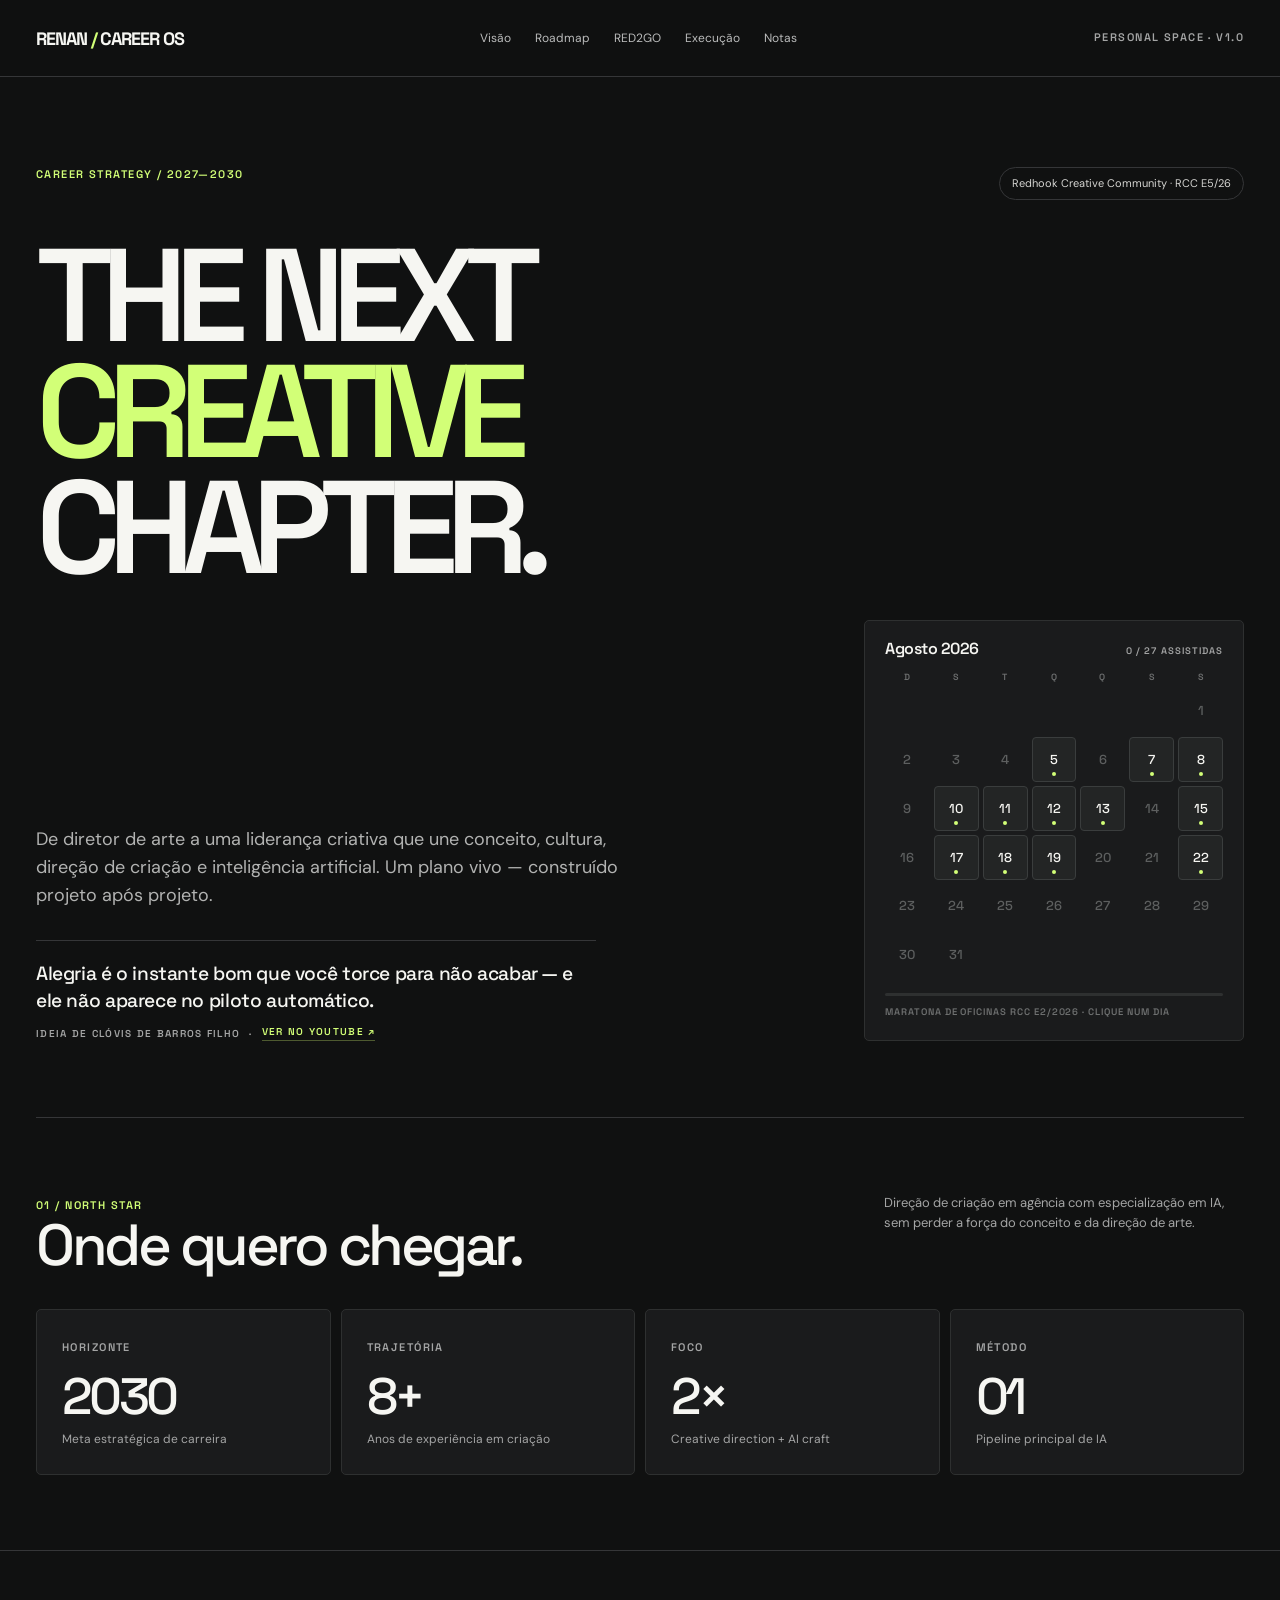
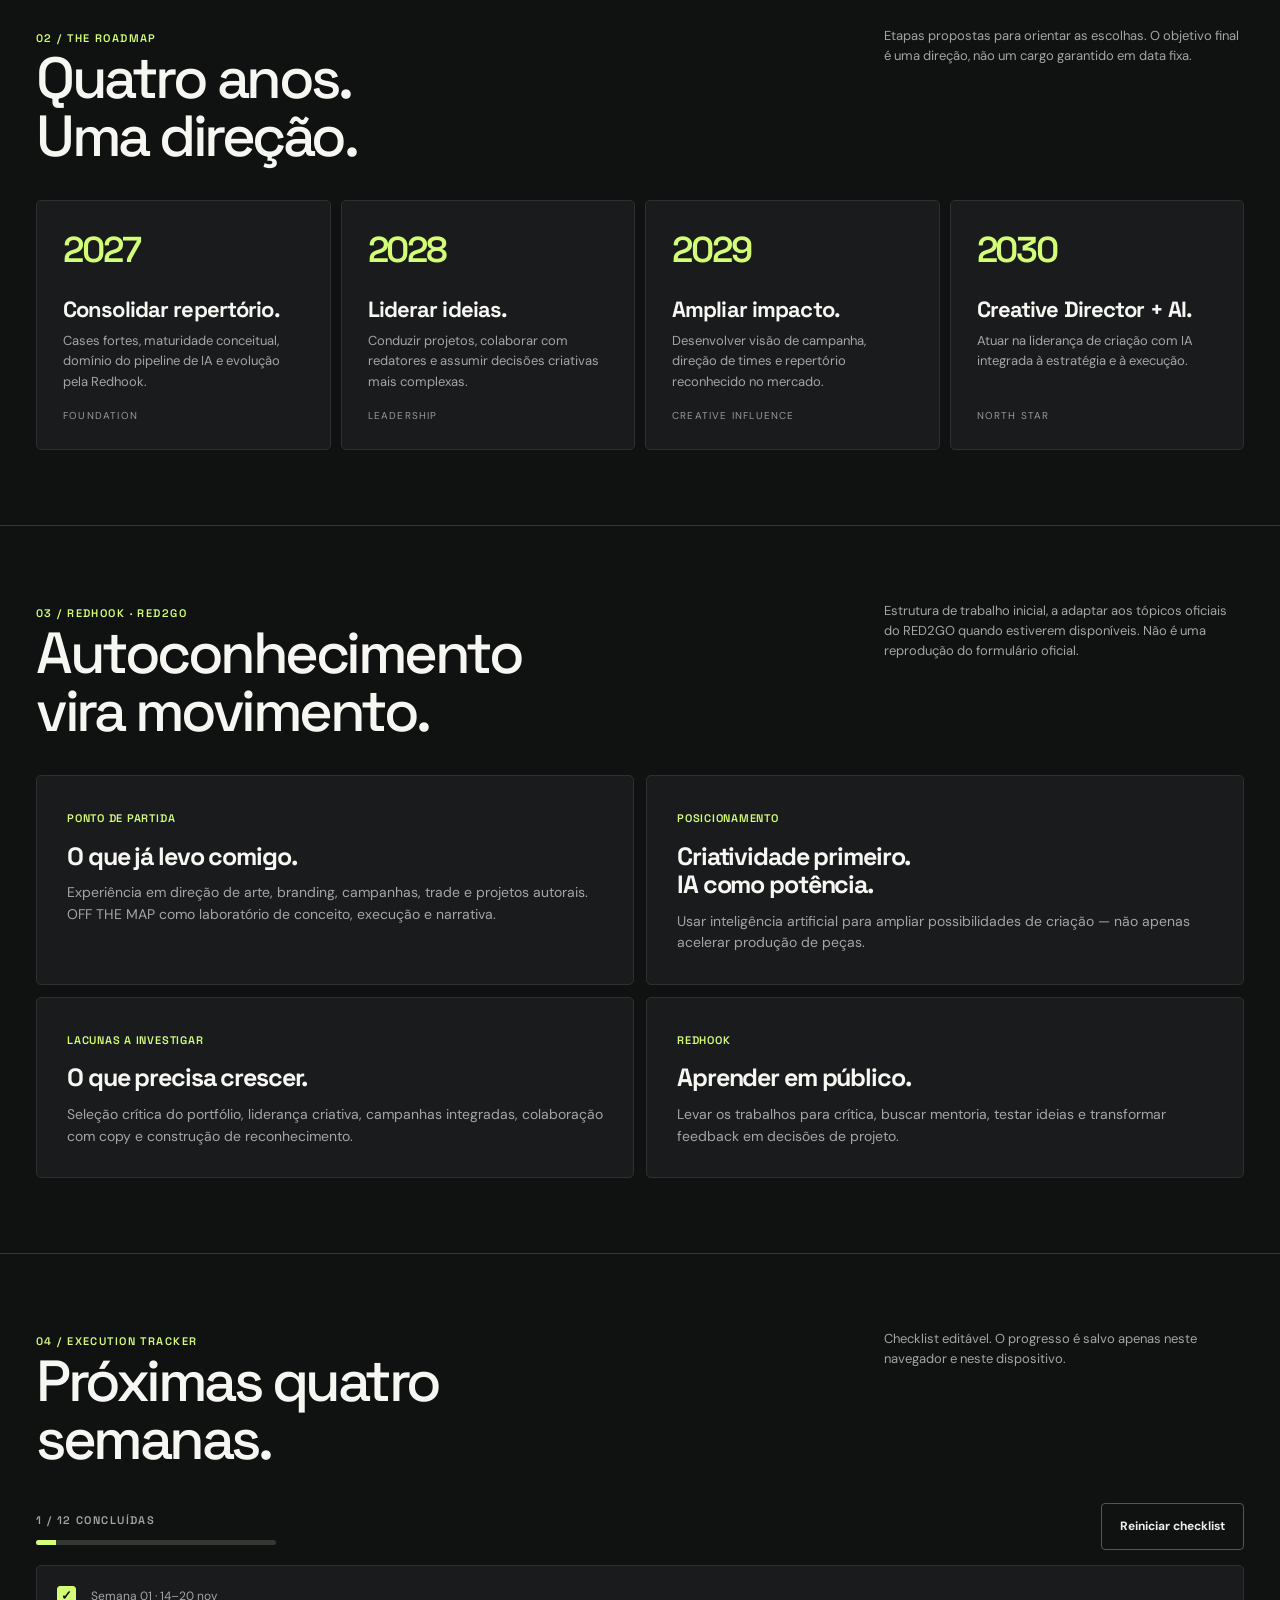
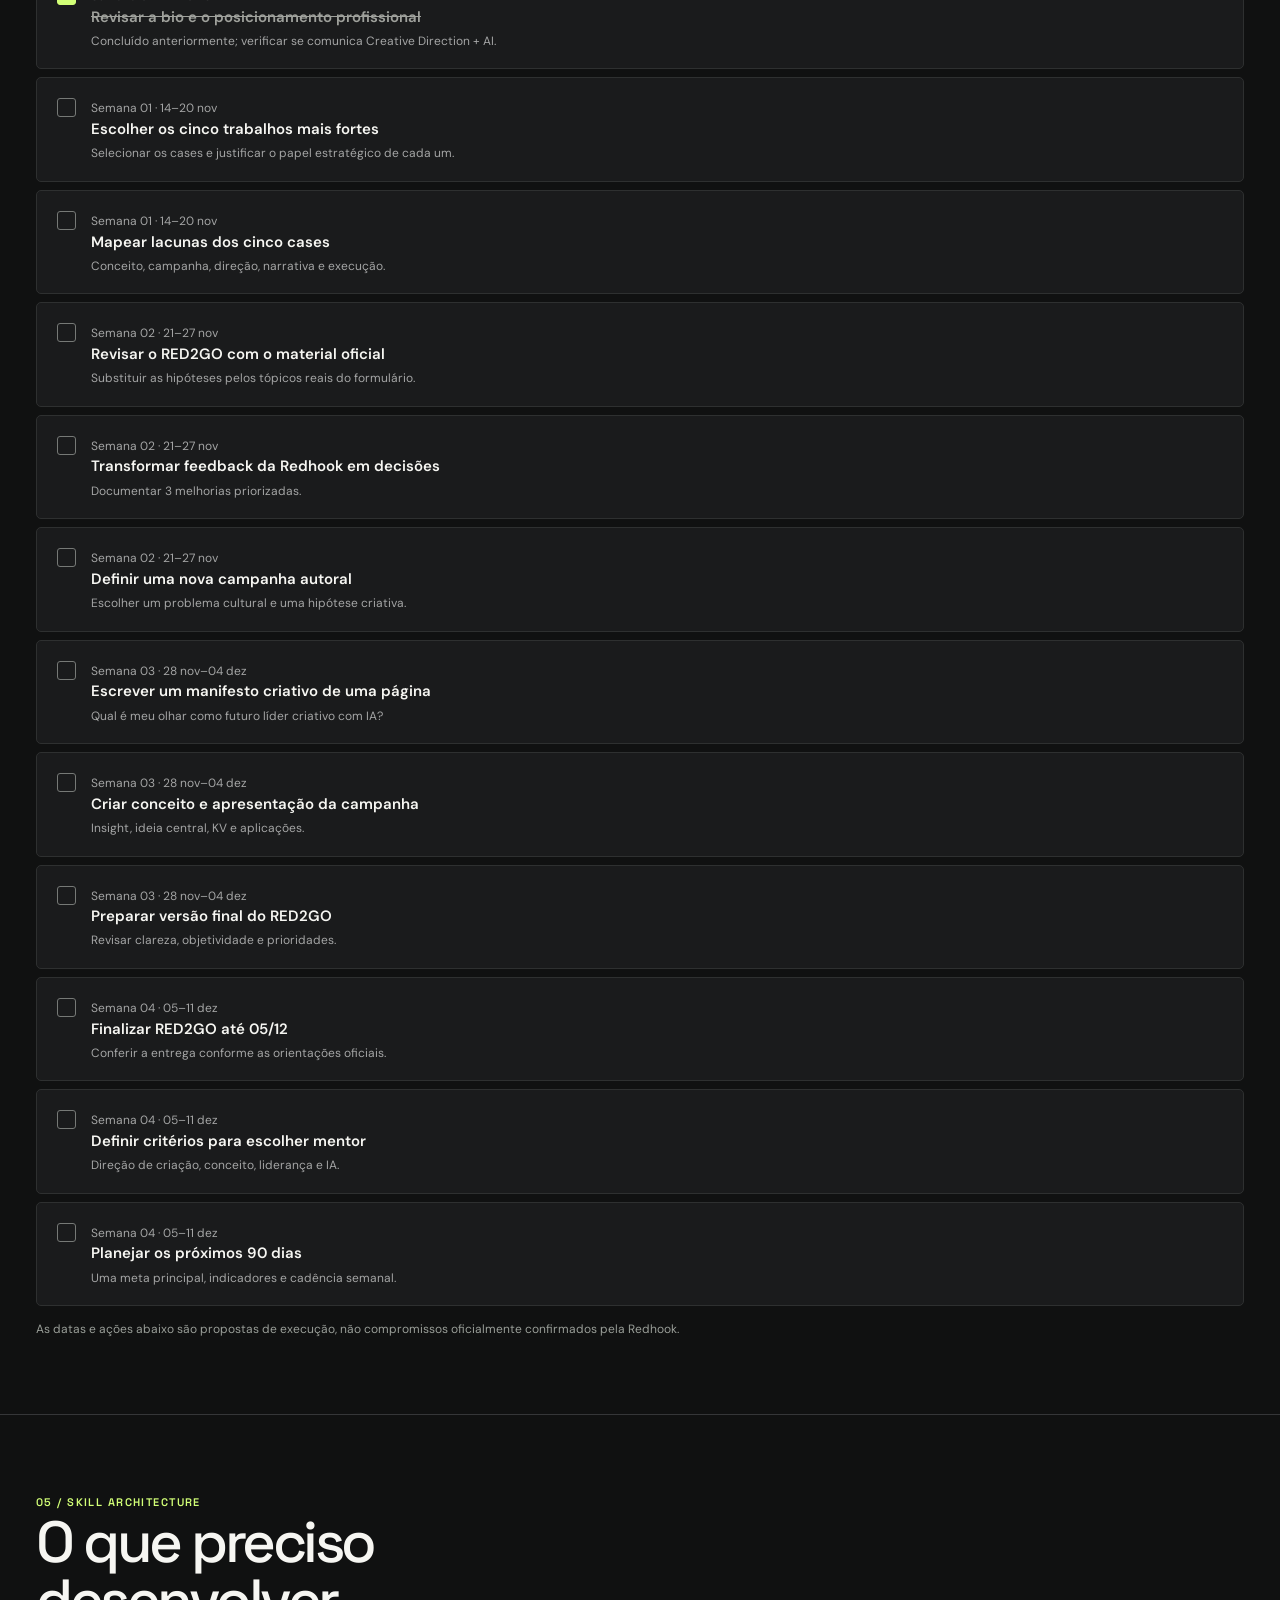
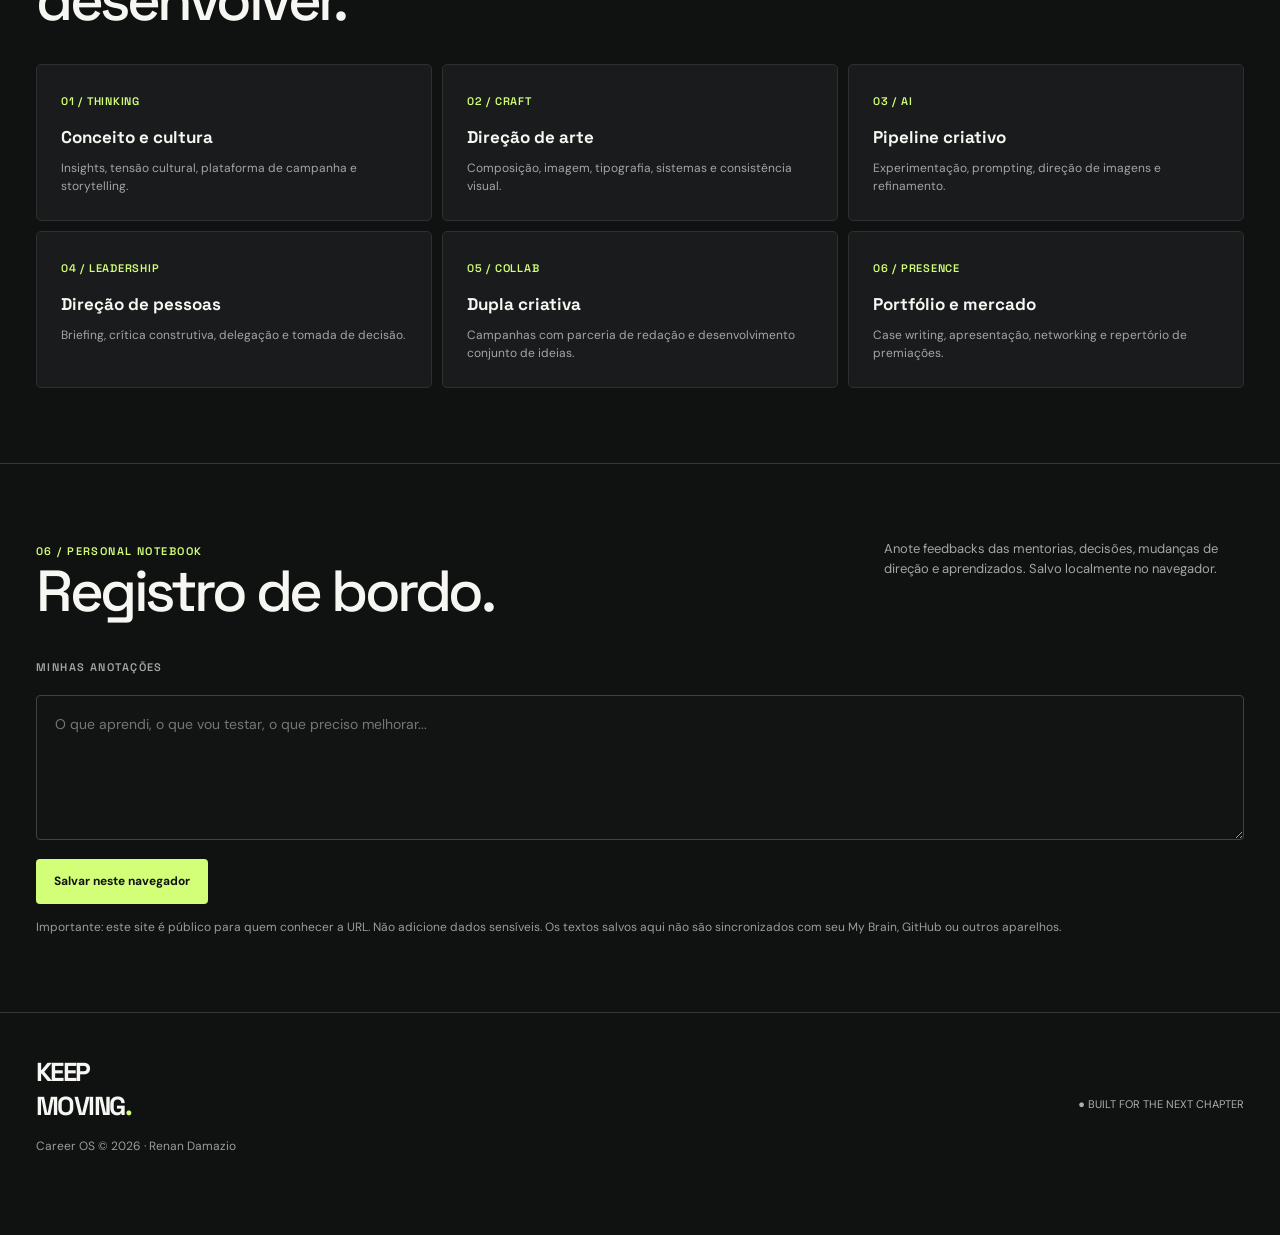
==== carreira/index.html @ 2a5217e4 "Career OS: calendario no topo com pop-up por dia e frase rotativa - calendario de agosto/2026 no her" ====
<!doctype html>
<html lang="pt-BR">
<head>
<meta charset="utf-8"><meta name="viewport" content="width=device-width,initial-scale=1">
<meta name="robots" content="noindex,nofollow,noarchive">
<meta name="theme-color" content="#101111">
<title>Career OS — Renan Damazio</title>
<meta name="description" content="Painel pessoal de planejamento de carreira e RED2GO.">
<style>
@import url('https://fonts.googleapis.com/css2?family=DM+Sans:wght@400;500;600;700&family=Space+Grotesk:wght@400;500;600;700&display=swap');
:root{color-scheme:dark;--bg:#101111;--panel:#1a1b1c;--line:#353638;--sub:#a4a5a5;--lime:#d2ff77;--white:#f6f6f2}
*{box-sizing:border-box}html{scroll-behavior:smooth}body{margin:0;background:var(--bg);color:var(--white);font:15px/1.55 'DM Sans',sans-serif}a{color:inherit;text-decoration:none}button{font:inherit;cursor:pointer} .wrap{max-width:1320px;padding:0 36px;margin:auto}.eyebrow,.micro{font:600 11px/1.4 'Space Grotesk',sans-serif;letter-spacing:.13em;text-transform:uppercase} .muted{color:var(--sub)} .accent{color:var(--lime)}
header{border-bottom:1px solid var(--line);position:sticky;top:0;background:#101111f2;backdrop-filter:blur(16px);z-index:5}.head{min-height:76px;display:flex;align-items:center;justify-content:space-between;gap:20px}.brand{font:700 18px 'Space Grotesk',sans-serif;letter-spacing:-.06em}.brand span{color:var(--lime)}nav{display:flex;gap:24px;color:#babbbb;font-size:12px}nav a:hover{color:var(--lime)}
.hero{padding:90px 0 76px;border-bottom:1px solid var(--line)}.hero-top{display:flex;justify-content:space-between;gap:15px}.pill{border:1px solid var(--line);border-radius:30px;padding:7px 12px;font-size:11px;color:#d5d5d2}h1,h2,h3,p{margin:0}h1,h2,h3{font-family:'Space Grotesk',sans-serif}h1{font-size:clamp(62px,10.3vw,150px);line-height:.88;letter-spacing:-.095em;margin:37px 0 35px;max-width:1160px;font-weight:600}h1 em{font-style:normal;color:var(--lime)}.hero-bottom{display:flex;justify-content:space-between;align-items:end;gap:32px}.intro{color:#b2b3b2;max-width:590px;font-size:18px}.arrow{font-size:60px;line-height:1;color:var(--lime)}
section{padding:75px 0;border-bottom:1px solid var(--line)}.section-head{display:flex;justify-content:space-between;align-items:start;gap:22px;margin-bottom:35px}h2{font-size:clamp(32px,5vw,58px);line-height:1;letter-spacing:-.06em;font-weight:500}.section-note{max-width:360px;font-size:13px;color:var(--sub)}.stats{display:grid;grid-template-columns:repeat(4,1fr);gap:10px}.stat,.panel,.year,.task,.skill{background:var(--panel);border:1px solid #2e3030;border-radius:5px}.stat{padding:25px}.stat .num{font:500 clamp(32px,4vw,56px)/1 'Space Grotesk';letter-spacing:-.07em;margin:13px 0 8px}.stat .label{font-size:12px;color:var(--sub)}
.timeline{display:grid;grid-template-columns:repeat(4,1fr);gap:10px}.year{padding:26px;min-height:245px;display:flex;flex-direction:column}.year strong{font:600 36px 'Space Grotesk';letter-spacing:-.06em;color:var(--lime)}.year h3{font-size:22px;letter-spacing:-.04em;line-height:1.1;margin:24px 0 10px}.year p{font-size:13px;color:var(--sub)}.year .stage{margin-top:auto;padding-top:16px;font-size:10px;color:#979998;letter-spacing:.12em;text-transform:uppercase}
.grid2{display:grid;grid-template-columns:1fr 1fr;gap:12px}.panel{padding:30px}.panel h3{font-size:25px;line-height:1.14;letter-spacing:-.045em;margin:12px 0}.panel p{color:var(--sub);font-size:14px}.badge{display:inline-block;color:var(--lime);font:600 11px 'Space Grotesk';letter-spacing:.07em}
.toolbar{display:flex;justify-content:space-between;gap:16px;align-items:center;margin-bottom:15px}.bar{height:5px;border-radius:8px;background:#353735;overflow:hidden;margin-top:9px}.bar-fill{height:100%;width:0;background:var(--lime);transition:width .25s}.tasks{display:grid;gap:8px}.task{padding:18px 20px;display:flex;align-items:flex-start;gap:15px;cursor:pointer;transition:border-color .2s}.task:hover{border-color:#72766a}.task input{appearance:none;width:19px;height:19px;flex:none;border:1px solid #767976;border-radius:3px;margin:2px 0 0;cursor:pointer}.task input:checked{background:var(--lime);border-color:var(--lime)}.task input:checked:after{content:"✓";color:#111;font-weight:900;display:block;text-align:center;line-height:17px}.task strong{display:block;font-size:15px;font-weight:600}.task small{display:block;color:var(--sub);font-size:12px;margin-top:3px}.task:has(input:checked) strong{text-decoration:line-through;color:#9fa19c}
.skills{display:grid;grid-template-columns:repeat(3,1fr);gap:10px}.skill{padding:24px}.skill h3{font-size:17px;margin:12px 0 8px}.skill p{font-size:12px;color:var(--sub)}
button{background:var(--lime);color:#121310;border:0;border-radius:4px;padding:13px 18px;font-weight:700;font-size:12px}button.secondary{background:none;color:#eee;border:1px solid #535654}button:hover{filter:brightness(.9)}textarea{width:100%;min-height:145px;resize:vertical;background:#121414;border:1px solid #404343;color:var(--white);padding:18px;border-radius:4px;font:14px/1.5 'DM Sans';margin:17px 0 12px}.notice{color:#999e98;font-size:12px;margin-top:14px}.footer{padding:42px 0 80px;display:flex;justify-content:space-between;gap:20px}.footer .brand{font-size:26px} .chip{display:inline-flex;gap:7px;align-items:center;color:#aeb2aa;font-size:11px}
@media(max-width:850px){nav{display:none}.stats,.timeline{grid-template-columns:1fr 1fr}.skills{grid-template-columns:1fr 1fr}.grid2{grid-template-columns:1fr}.hero{padding:64px 0}.year{min-height:230px}}@media(max-width:540px){.wrap{padding:0 20px}.head{min-height:62px}.hero{padding:48px 0 54px}.hero-top,.hero-bottom,.section-head,.footer{flex-direction:column;align-items:start}.hero-top{gap:12px}h1{font-size:clamp(55px,14vw,85px);margin:35px 0}.intro{font-size:15px}.arrow{display:none}section{padding:50px 0}.stats,.timeline,.skills{grid-template-columns:1fr}.stat{padding:19px}.timeline{gap:8px}.year{min-height:185px}.year h3{margin:14px 0 8px}.section-head{gap:12px}.panel{padding:22px}.toolbar{align-items:start;flex-direction:column}}

/* 07 — Oficinas RCC */
#oficinas .ofi-topo{display:flex;justify-content:space-between;align-items:center;gap:20px;flex-wrap:wrap;margin-bottom:26px}
.ofi-progresso{display:flex;align-items:center;gap:14px;flex:1;min-width:260px}
.ofi-progresso span{font:600 11px/1 'Space Grotesk',sans-serif;letter-spacing:.13em;text-transform:uppercase;white-space:nowrap;color:var(--sub)}
.ofi-barra{flex:1;height:3px;background:#2e3030;border-radius:2px;overflow:hidden}
.ofi-barra i{display:block;height:100%;width:0;background:var(--lime);transition:width .45s cubic-bezier(.19,1,.22,1)}
.ofi-filtro{display:flex;align-items:center;gap:9px;font-size:13px;color:var(--sub);cursor:pointer;user-select:none}
.ofi-filtro input{accent-color:var(--lime);width:15px;height:15px;cursor:pointer}
.ofi-dias{display:grid;grid-template-columns:repeat(auto-fill,minmax(330px,1fr));gap:10px;align-items:start}
.ofi-dia{background:var(--panel);border:1px solid #2e3030;border-radius:5px;padding:20px 20px 12px}
.ofi-dia.vazio{display:none}
.ofi-cab{display:flex;align-items:baseline;gap:10px;border-bottom:1px solid var(--line);padding-bottom:13px;margin-bottom:6px}
.ofi-num{font:600 30px/1 'Space Grotesk',sans-serif;letter-spacing:-.06em;color:var(--white)}
.ofi-mes{font:600 10px/1 'Space Grotesk',sans-serif;letter-spacing:.14em;text-transform:uppercase;color:var(--sub)}
.ofi-sem{margin-left:auto;font:600 10px/1 'Space Grotesk',sans-serif;letter-spacing:.14em;text-transform:uppercase;color:var(--sub)}
.ofi-item{display:flex;gap:11px;padding:13px 0;border-bottom:1px solid #26292a}
.ofi-dia .ofi-item:last-child{border-bottom:0}
.ofi-item.oculta{display:none}
.ofi-item input{accent-color:var(--lime);width:16px;height:16px;margin-top:3px;flex:none;cursor:pointer}
.ofi-corpo{min-width:0;flex:1}
.ofi-hora{font:600 10px/1.4 'Space Grotesk',sans-serif;letter-spacing:.11em;text-transform:uppercase;color:var(--sub)}
.ofi-es{color:#101111;background:var(--sub);border-radius:2px;padding:1px 4px;margin-left:6px;font-size:9px;letter-spacing:.08em}
.ofi-item h3{font:600 15px/1.3 'Space Grotesk',sans-serif;letter-spacing:-.02em;margin:5px 0 3px}
.ofi-item.feita h3{color:var(--sub);text-decoration:line-through;text-decoration-color:#4a4d4d}
.ofi-com{font-size:12.5px;color:var(--sub);line-height:1.4}
.ofi-ver{display:inline-block;margin-top:7px;font:600 10px/1 'Space Grotesk',sans-serif;letter-spacing:.12em;text-transform:uppercase;color:var(--lime);border-bottom:1px solid #4e5a30;padding-bottom:3px}
.ofi-ver:hover{border-color:var(--lime)}
.ofi-nada{color:var(--sub);font-size:14px;padding:18px 0}
@media (max-width:640px){.ofi-dias{grid-template-columns:1fr}}

/* Hero: texto rotativo + calendario */
.hero-bottom{display:grid;grid-template-columns:minmax(0,1fr) minmax(300px,380px);gap:clamp(24px,4vw,64px);align-items:end}
.hero-esq{min-width:0}
.pensamento{margin:30px 0 0;padding:20px 0 0;border-top:1px solid var(--line);max-width:560px}
.pensamento p{font:500 clamp(16px,1.5vw,21px)/1.4 'Space Grotesk',sans-serif;letter-spacing:-.02em;color:var(--white);
  min-height:2.8em;opacity:0;transform:translateY(8px);transition:opacity .5s,transform .5s cubic-bezier(.19,1,.22,1)}
.pensamento p.on{opacity:1;transform:none}
.pensamento footer{display:flex;align-items:center;gap:9px;flex-wrap:wrap;margin-top:12px;
  font:600 10px/1 'Space Grotesk',sans-serif;letter-spacing:.13em;text-transform:uppercase;color:var(--sub)}
.pensamento cite{font-style:normal}
.pensamento a{color:var(--lime);border-bottom:1px solid #4e5a30;padding-bottom:3px}
.pensamento a:hover{border-color:var(--lime)}

/* calendario */
.cal{background:var(--panel);border:1px solid #2e3030;border-radius:5px;padding:20px;min-width:0}
.cal-cab{display:flex;justify-content:space-between;align-items:baseline;gap:12px;margin-bottom:16px}
.cal-mes{font:600 16px/1 'Space Grotesk',sans-serif;letter-spacing:-.03em}
.cal-sub{font:600 9.5px/1 'Space Grotesk',sans-serif;letter-spacing:.11em;text-transform:uppercase;color:var(--sub);white-space:nowrap}
.cal-sem,.cal-grade{display:grid;grid-template-columns:repeat(7,minmax(0,1fr));gap:4px}
.cal-sem{margin-bottom:6px}
.cal-sem span{text-align:center;font:600 9px/1 'Space Grotesk',sans-serif;letter-spacing:.1em;color:#6e7070}
.cal-dia{position:relative;aspect-ratio:1;display:flex;align-items:center;justify-content:center;border-radius:4px;
  font:500 13px/1 'Space Grotesk',sans-serif;color:#5d5f5f;background:transparent;border:1px solid transparent}
.cal-dia.tem{color:var(--white);background:#232525;border-color:#3a3d3d;cursor:pointer;transition:.2s}
.cal-dia.tem:hover,.cal-dia.tem:focus-visible{background:var(--lime);color:#101111;border-color:var(--lime);outline:none;transform:translateY(-2px)}
.cal-dia.tem::after{content:"";position:absolute;bottom:5px;left:50%;transform:translateX(-50%);
  width:4px;height:4px;border-radius:50%;background:var(--lime)}
.cal-dia.tem:hover::after,.cal-dia.tem:focus-visible::after{background:#101111}
.cal-dia.feito{background:#1b2416;border-color:#38491f}
.cal-dia.feito::after{background:#5d7030}
.cal-barra{height:3px;background:#2e3030;border-radius:2px;overflow:hidden;margin:16px 0 10px}
.cal-barra i{display:block;height:100%;width:0;background:var(--lime);transition:width .45s cubic-bezier(.19,1,.22,1)}
.cal-pe{font:600 9.5px/1.4 'Space Grotesk',sans-serif;letter-spacing:.1em;text-transform:uppercase;color:#6e7070}

/* pop-up do dia */
.dia-pop{width:min(560px,92vw);max-height:84vh;padding:0;border:1px solid var(--line);border-radius:6px;
  background:var(--panel);color:var(--white);overflow:hidden}
.dia-pop::backdrop{background:rgba(5,6,6,.82);backdrop-filter:blur(3px)}
.pop-topo{display:flex;justify-content:space-between;align-items:center;gap:16px;padding:20px 22px;border-bottom:1px solid var(--line)}
.pop-data{font:600 22px/1 'Space Grotesk',sans-serif;letter-spacing:-.04em}
.pop-sem{margin-left:10px;font:600 10px/1 'Space Grotesk',sans-serif;letter-spacing:.13em;text-transform:uppercase;color:var(--sub)}
#pop-fecha{background:none;border:0;color:var(--sub);font:600 10px/1 'Space Grotesk',sans-serif;letter-spacing:.13em;text-transform:uppercase;padding:6px}
#pop-fecha:hover{color:var(--lime)}
.pop-corpo{padding:6px 22px 22px;overflow-y:auto;max-height:calc(84vh - 70px)}
.pop-item{display:flex;gap:12px;padding:16px 0;border-bottom:1px solid #26292a}
.pop-item:last-child{border-bottom:0}
.pop-item input{accent-color:var(--lime);width:16px;height:16px;margin-top:3px;flex:none;cursor:pointer}
.pop-item h3{font:600 15px/1.3 'Space Grotesk',sans-serif;letter-spacing:-.02em;margin:5px 0 3px}
.pop-item.feita h3{color:var(--sub);text-decoration:line-through;text-decoration-color:#4a4d4d}
.pop-hora{font:600 10px/1.4 'Space Grotesk',sans-serif;letter-spacing:.11em;text-transform:uppercase;color:var(--sub)}
.pop-es{color:#101111;background:var(--sub);border-radius:2px;padding:1px 4px;margin-left:6px;font-size:9px}
.pop-com{font-size:12.5px;color:var(--sub);line-height:1.4}
.pop-ver{display:inline-block;margin-top:7px;font:600 10px/1 'Space Grotesk',sans-serif;letter-spacing:.12em;
  text-transform:uppercase;color:var(--lime);border-bottom:1px solid #4e5a30;padding-bottom:3px}
.pop-ver:hover{border-color:var(--lime)}

@media (max-width:900px){
  .hero-bottom{grid-template-columns:minmax(0,1fr);align-items:start}
  
.hero-dir{min-width:0}
.hero-dir{order:-1;width:100%;min-width:0}
  .hero-esq{min-width:0}
  .cal{max-width:100%}
  .pensamento{margin-top:24px}
}
</style></head>
<body>
<header><div class="wrap head"><a href="#inicio" class="brand">RENAN<span> / </span>CAREER OS</a><nav><a href="#visao">Visão</a><a href="#roadmap">Roadmap</a><a href="#red2go">RED2GO</a><a href="#execucao">Execução</a><a href="#notas">Notas</a></nav><span class="micro muted">PERSONAL SPACE · V1.0</span></div></header>
<main id="inicio">
<div class="wrap"><div class="hero"><div class="hero-top"><span class="eyebrow accent">Career strategy / 2027—2030</span><span class="pill">Redhook Creative Community · RCC E5/26</span></div><h1>THE NEXT<br><em>CREATIVE</em><br>CHAPTER.</h1><div class="hero-bottom">
<div class="hero-esq">
  <p class="intro">De diretor de arte a uma liderança criativa que une conceito, cultura, direção de criação e inteligência artificial. Um plano vivo — construído projeto após projeto.</p>
  <blockquote class="pensamento" id="pensamento">
    <p id="pensamento-txt"></p>
    <footer><cite id="pensamento-aut"></cite> &middot; <a id="pensamento-link" href="#" target="_blank" rel="noopener">ver no YouTube &#8599;</a></footer>
  </blockquote>
</div>
<div class="hero-dir">
  <div class="cal" id="cal">
    <div class="cal-cab"><span class="cal-mes">Agosto 2026</span><span class="cal-sub" id="cal-sub">0 / 27 assistidas</span></div>
    <div class="cal-sem"><span>D</span><span>S</span><span>T</span><span>Q</span><span>Q</span><span>S</span><span>S</span></div>
    <div class="cal-grade" id="cal-grade"></div>
    <div class="cal-barra"><i id="cal-fill"></i></div>
    <p class="cal-pe">Maratona de oficinas RCC E2/2026 &middot; clique num dia</p>
  </div>
</div>
</div></div></div>

<dialog class="dia-pop" id="dia-pop">
  <div class="pop-topo"><div><span class="pop-data" id="pop-data"></span><span class="pop-sem" id="pop-sem"></span></div><button type="button" id="pop-fecha" aria-label="Fechar">Fechar &times;</button></div>
  <div class="pop-corpo" id="pop-corpo"></div>
</dialog>

<section id="visao"><div class="wrap"><div class="section-head"><div><span class="eyebrow accent">01 / North star</span><h2>Onde quero chegar.</h2></div><p class="section-note">Direção de criação em agência com especialização em IA, sem perder a força do conceito e da direção de arte.</p></div><div class="stats"><div class="stat"><span class="micro muted">Horizonte</span><div class="num">2030</div><div class="label">Meta estratégica de carreira</div></div><div class="stat"><span class="micro muted">Trajetória</span><div class="num">8+</div><div class="label">Anos de experiência em criação</div></div><div class="stat"><span class="micro muted">Foco</span><div class="num">2×</div><div class="label">Creative direction + AI craft</div></div><div class="stat"><span class="micro muted">Método</span><div class="num">01</div><div class="label">Pipeline principal de IA</div></div></div></div></section>
<section id="roadmap"><div class="wrap"><div class="section-head"><div><span class="eyebrow accent">02 / The roadmap</span><h2>Quatro anos.<br>Uma direção.</h2></div><p class="section-note">Etapas propostas para orientar as escolhas. O objetivo final é uma direção, não um cargo garantido em data fixa.</p></div><div class="timeline"><div class="year"><strong>2027</strong><h3>Consolidar repertório.</h3><p>Cases fortes, maturidade conceitual, domínio do pipeline de IA e evolução pela Redhook.</p><span class="stage">Foundation</span></div><div class="year"><strong>2028</strong><h3>Liderar ideias.</h3><p>Conduzir projetos, colaborar com redatores e assumir decisões criativas mais complexas.</p><span class="stage">Leadership</span></div><div class="year"><strong>2029</strong><h3>Ampliar impacto.</h3><p>Desenvolver visão de campanha, direção de times e repertório reconhecido no mercado.</p><span class="stage">Creative influence</span></div><div class="year"><strong>2030</strong><h3>Creative Director + AI.</h3><p>Atuar na liderança de criação com IA integrada à estratégia e à execução.</p><span class="stage">North star</span></div></div></div></section>
<section id="red2go"><div class="wrap"><div class="section-head"><div><span class="eyebrow accent">03 / Redhook · RED2GO</span><h2>Autoconhecimento<br>vira movimento.</h2></div><p class="section-note">Estrutura de trabalho inicial, a adaptar aos tópicos oficiais do RED2GO quando estiverem disponíveis. Não é uma reprodução do formulário oficial.</p></div><div class="grid2"><article class="panel"><span class="badge">PONTO DE PARTIDA</span><h3>O que já levo comigo.</h3><p>Experiência em direção de arte, branding, campanhas, trade e projetos autorais. OFF THE MAP como laboratório de conceito, execução e narrativa.</p></article><article class="panel"><span class="badge">POSICIONAMENTO</span><h3>Criatividade primeiro.<br>IA como potência.</h3><p>Usar inteligência artificial para ampliar possibilidades de criação — não apenas acelerar produção de peças.</p></article><article class="panel"><span class="badge">LACUNAS A INVESTIGAR</span><h3>O que precisa crescer.</h3><p>Seleção crítica do portfólio, liderança criativa, campanhas integradas, colaboração com copy e construção de reconhecimento.</p></article><article class="panel"><span class="badge">REDHOOK</span><h3>Aprender em público.</h3><p>Levar os trabalhos para crítica, buscar mentoria, testar ideias e transformar feedback em decisões de projeto.</p></article></div></div></section>
<section id="execucao"><div class="wrap"><div class="section-head"><div><span class="eyebrow accent">04 / Execution tracker</span><h2>Próximas quatro<br>semanas.</h2></div><p class="section-note">Checklist editável. O progresso é salvo apenas neste navegador e neste dispositivo.</p></div><div class="toolbar"><div><span class="micro muted" id="progress-label">0 / 12 concluídas</span><div class="bar" style="width:240px;max-width:75vw"><div class="bar-fill" id="progress-fill"></div></div></div><button class="secondary" id="reset">Reiniciar checklist</button></div><div class="tasks" id="tasks"></div><p class="notice">As datas e ações abaixo são propostas de execução, não compromissos oficialmente confirmados pela Redhook.</p></div></section>
<section id="competencias"><div class="wrap"><div class="section-head"><div><span class="eyebrow accent">05 / Skill architecture</span><h2>O que preciso<br>desenvolver.</h2></div></div><div class="skills"><div class="skill"><span class="badge">01 / THINKING</span><h3>Conceito e cultura</h3><p>Insights, tensão cultural, plataforma de campanha e storytelling.</p></div><div class="skill"><span class="badge">02 / CRAFT</span><h3>Direção de arte</h3><p>Composição, imagem, tipografia, sistemas e consistência visual.</p></div><div class="skill"><span class="badge">03 / AI</span><h3>Pipeline criativo</h3><p>Experimentação, prompting, direção de imagens e refinamento.</p></div><div class="skill"><span class="badge">04 / LEADERSHIP</span><h3>Direção de pessoas</h3><p>Briefing, crítica construtiva, delegação e tomada de decisão.</p></div><div class="skill"><span class="badge">05 / COLLAB</span><h3>Dupla criativa</h3><p>Campanhas com parceria de redação e desenvolvimento conjunto de ideias.</p></div><div class="skill"><span class="badge">06 / PRESENCE</span><h3>Portfólio e mercado</h3><p>Case writing, apresentação, networking e repertório de premiações.</p></div></div></div></section>
<section id="notas"><div class="wrap"><div class="section-head"><div><span class="eyebrow accent">06 / Personal notebook</span><h2>Registro de bordo.</h2></div><p class="section-note">Anote feedbacks das mentorias, decisões, mudanças de direção e aprendizados. Salvo localmente no navegador.</p></div><label class="micro muted" for="journal">Minhas anotações</label><textarea id="journal" placeholder="O que aprendi, o que vou testar, o que preciso melhorar..."></textarea><div><button id="save-notes">Salvar neste navegador</button> <span class="notice" id="save-status" role="status"></span></div><p class="notice">Importante: este site é público para quem conhecer a URL. Não adicione dados sensíveis. Os textos salvos aqui não são sincronizados com seu My Brain, GitHub ou outros aparelhos.</p></div></section>

</main>
<div class="wrap"><footer class="footer"><div><div class="brand">KEEP<br>MOVING<span class="accent">.</span></div><p class="notice">Career OS © 2026 · Renan Damazio</p></div><div class="chip">● BUILT FOR THE NEXT CHAPTER</div></footer></div>
<script>
(function(){
'use strict';
var items=[
['Semana 01 · 14–20 nov','Revisar a bio e o posicionamento profissional','Concluído anteriormente; verificar se comunica Creative Direction + AI.',true],
['Semana 01 · 14–20 nov','Escolher os cinco trabalhos mais fortes','Selecionar os cases e justificar o papel estratégico de cada um.',false],
['Semana 01 · 14–20 nov','Mapear lacunas dos cinco cases','Conceito, campanha, direção, narrativa e execução.',false],
['Semana 02 · 21–27 nov','Revisar o RED2GO com o material oficial','Substituir as hipóteses pelos tópicos reais do formulário.',false],
['Semana 02 · 21–27 nov','Transformar feedback da Redhook em decisões','Documentar 3 melhorias priorizadas.',false],
['Semana 02 · 21–27 nov','Definir uma nova campanha autoral','Escolher um problema cultural e uma hipótese criativa.',false],
['Semana 03 · 28 nov–04 dez','Escrever um manifesto criativo de uma página','Qual é meu olhar como futuro líder criativo com IA?',false],
['Semana 03 · 28 nov–04 dez','Criar conceito e apresentação da campanha','Insight, ideia central, KV e aplicações.',false],
['Semana 03 · 28 nov–04 dez','Preparar versão final do RED2GO','Revisar clareza, objetividade e prioridades.',false],
['Semana 04 · 05–11 dez','Finalizar RED2GO até 05/12','Conferir a entrega conforme as orientações oficiais.',false],
['Semana 04 · 05–11 dez','Definir critérios para escolher mentor','Direção de criação, conceito, liderança e IA.',false],
['Semana 04 · 05–11 dez','Planejar os próximos 90 dias','Uma meta principal, indicadores e cadência semanal.',false]
];
var key='renan-career-os-v1';var state={checks:{},notes:''};try{state=Object.assign(state,JSON.parse(localStorage.getItem(key)||'{}'))}catch(e){}
function save(){try{localStorage.setItem(key,JSON.stringify(state))}catch(e){document.getElementById('save-status').textContent='Armazenamento não disponível neste navegador.'}}
var root=document.getElementById('tasks');
items.forEach(function(item,i){var label=document.createElement('label');label.className='task';var checkbox=document.createElement('input');checkbox.type='checkbox';checkbox.checked=state.checks[i]===undefined?item[3]:!!state.checks[i];checkbox.addEventListener('change',function(){state.checks[i]=checkbox.checked;save();refresh()});var inner=document.createElement('span');var tag=document.createElement('small');tag.className='accent';tag.textContent=item[0];var title=document.createElement('strong');title.textContent=item[1];var desc=document.createElement('small');desc.textContent=item[2];inner.append(tag,title,desc);label.append(checkbox,inner);root.append(label)});
function refresh(){var n=Array.from(root.querySelectorAll('input:checked')).length;document.getElementById('progress-label').textContent=n+' / '+items.length+' concluídas';document.getElementById('progress-fill').style.width=(n/items.length*100)+'%'}
refresh();document.getElementById('journal').value=state.notes||'';
document.getElementById('save-notes').addEventListener('click',function(){state.notes=document.getElementById('journal').value;save();document.getElementById('save-status').textContent='Salvo neste navegador.'});
document.getElementById('reset').addEventListener('click',function(){if(!confirm('Reiniciar o checklist?'))return;state.checks={};Array.from(root.querySelectorAll('input')).forEach(function(c,i){c.checked=items[i][3]});save();refresh()});
})();
</script>


<script>
(function(){
'use strict';
var DADOS = {"dias": [{"data": "2026-08-05", "dia": 5, "semana": "quarta", "sessoes": [{"h": "20h–22h", "t": "Linkedin: Estratégia e criação de conteúdo pessoal", "s": "", "c": "Bruna Slongo e Laura Quaresma", "l": "https://vimeo.com/redhookschool/linkedin-mof-rcc-e226?share=copy", "es": false}]}, {"data": "2026-08-07", "dia": 7, "semana": "sexta", "sessoes": [{"h": "20h–22h", "t": "Processo Criativo sob um olhar psicanalítico", "s": "", "c": "Moa Domingues", "l": "https://vimeo.com/1216574063/765d73d1b3", "es": false}, {"h": "7:00 pm–9:00 pm · Lima", "t": "Redacción Creativa", "s": "", "c": "Renzo Choque Hokama", "l": "https://vimeo.com/redhookschool/redacion-creativa-mof-rcc-e226?share=copy", "es": true}]}, {"data": "2026-08-08", "dia": 8, "semana": "sábado", "sessoes": [{"h": "9h–11h", "t": "Portfolio Criativo: da plataforma a publicação dos trabalhos", "s": "", "c": "Luis Bacellar", "l": "https://vimeo.com/redhookschool/portfolio-criativo-mof-rcce226?share=copy", "es": false}, {"h": "11h–13h", "t": "Branding Visual: da logo à apresentação", "s": "", "c": "Ana Simões", "l": "https://vimeo.com/redhookschool/branding-visual-mof-rcce226?share=copy", "es": false}, {"h": "11h–13h", "t": "Direção de Arte & Craft Aplicado", "s": "", "c": "Marcelo Seguti", "l": "https://vimeo.com/redhookschool/direcao-de-arte-e-craft-aplicado-mof-rcc-e226?share=copy", "es": false}, {"h": "9:00 am–11:00 am · Lima", "t": "Estrategia Creativa de Comunicaciones", "s": "", "c": "Diego Choque Hokama e Diego Altamirano", "l": "https://vimeo.com/redhookschool/estrategia-creativa-mof-rcc-e226?share=copy", "es": true}, {"h": "11:00 am–1:00 pm · Lima", "t": "Competencias Creativas y como pueden ayudarte en tu trayectoria profesional", "s": "", "c": "Jose Alphayet", "l": "https://vimeo.com/redhookschool/competecias-criativas-mof-rcce226?share=copy", "es": true}]}, {"data": "2026-08-10", "dia": 10, "semana": "segunda", "sessoes": [{"h": "20h–22h", "t": "Criação de campanhas: do brief à entrega final", "s": "", "c": "Bruno Souza", "l": "https://vimeo.com/redhookschool/criacao-de-campanha-mof-rcce226?share=copy", "es": false}, {"h": "20h–22h", "t": "Projeto Pessoal: como usar a favor da sua carreira", "s": "", "c": "Eduardo Chaves", "l": "https://vimeo.com/1217161316/ceb853ddb4", "es": false}]}, {"data": "2026-08-11", "dia": 11, "semana": "terça", "sessoes": [{"h": "20h–22h", "t": "Storytelling", "s": "", "c": "Andre Kovadloff", "l": "https://vimeo.com/redhookschool/storytelling-mof-rcce226?share=copy", "es": false}]}, {"data": "2026-08-12", "dia": 12, "semana": "quarta", "sessoes": [{"h": "20h–22h", "t": "Briefing bom é briefing claro", "s": "", "c": "Chris Brum", "l": "https://vimeo.com/redhookschool/briefing-bom-e-briefing-claro-rcce226?share=copy", "es": false}, {"h": "8:00 pm–10:00 pm · Lima", "t": "Portfolio Creativo: como crear una carpeta competitiva", "s": "", "c": "Shirley Miraval e Cristina Llerena", "l": "https://vimeo.com/redhookschool/portfolio-creativo-mof-rcc-e226?share=copy", "es": true}]}, {"data": "2026-08-13", "dia": 13, "semana": "quinta", "sessoes": [{"h": "20h–22h", "t": "Ideia & Linguagem: Como uma ideia encontra uma linguagem própria", "s": "", "c": "Luiza Prado - Chief Executive Officer - Estúdio Língua", "l": "https://vimeo.com/redhookschool/ideia-de-linguagem-mof-rcc-e226?share=copy", "es": false}]}, {"data": "2026-08-15", "dia": 15, "semana": "sábado", "sessoes": [{"h": "9h–11h", "t": "Pensando em um bom título", "s": "", "c": "Thales Santos", "l": "https://vimeo.com/redhookschool/pensando-em-um-bom-titulo-mof-rcc-e226?share=copy&fl=sv&fe=ci", "es": false}, {"h": "9h–11h", "t": "Estratégia: qual é a ideal para cada tipo de briefing?", "s": "", "c": "Ana Lívia", "l": "https://vimeo.com/redhookschool/estrategia-mof-rcc-e226?share=copy&fl=sv&fe=ci", "es": false}, {"h": "11h–13h", "t": "Pitch in English: feel confident presenting your ideas", "s": "", "c": "Teacher Thay", "l": "https://vimeo.com/redhookschool/pitch-in-english-mof-rcc-e226?share=copy&fl=sv&fe=ci", "es": false}, {"h": "11:00 am–1:00 pm · Lima", "t": "Más dirección de arte, con IA.", "s": "La importancia de la dirección de arte en la era de la inteligencia artificial.", "c": "Kenny Hernández", "l": "https://vimeo.com/redhookschool/mas-direccion-de-arte-mof-rcc-e226?share=copy", "es": true}]}, {"data": "2026-08-17", "dia": 17, "semana": "segunda", "sessoes": [{"h": "20h–22h", "t": "Atendimento: a arte de conectar", "s": "", "c": "Thiago Accioly", "l": "https://vimeo.com/redhookschool/atendimento-a-ater-de-conectar-mof-rcc-e226?share=copy", "es": false}, {"h": "20h–22h", "t": "Dinâmica de duplas criativas", "s": "", "c": "MayLana: May Schwab e Alana Marques", "l": "https://vimeo.com/redhookschool/dinamica-de-duplas-criativas-mof-rcc-e226?share=copy", "es": false}]}, {"data": "2026-08-18", "dia": 18, "semana": "terça", "sessoes": [{"h": "20h–22h", "t": "IAs para criar PORTFOLIO sozinho do zero", "s": "", "c": "Thiago Egg", "l": "https://vimeo.com/redhookschool/ias-para-criar-potfolio-mof-rcc-e226?share=copy", "es": false}, {"h": "20h–22h", "t": "Apresentações: do Storytelling ao PPT", "s": "", "c": "Elielson Junior e Wes Sousa", "l": "https://vimeo.com/redhookschool/apresentacoes-mof-rcc-e226?share=copy", "es": false}, {"h": "21h15–23h15", "t": "Brand PR: transformando criatividade em impacto para as marcas", "s": "", "c": "Mari Foloni", "l": "https://vimeo.com/redhookschool/brand-pr-mof-rcc-e226?share=copy", "es": false}]}, {"data": "2026-08-19", "dia": 19, "semana": "quarta", "sessoes": [{"h": "20h–22h", "t": "Saúde Mental: quando o talento encontra o limite", "s": "Pressão, ansiedade e o lado invisível da criatividade.", "c": "Camila Maquea Leite", "l": "https://vimeo.com/redhookschool/saude-mental-mof-rcc-e226?share=copy", "es": false}, {"h": "8:00 pm–10:00 am · Lima", "t": "Pitch Deck: presentación de ideas creativas", "s": "", "c": "Dickson Barbaran", "l": "https://vimeo.com/redhookschool/pitch-deck-mof-rcc-e226?share=copy", "es": true}]}, {"data": "2026-08-22", "dia": 22, "semana": "sábado", "sessoes": [{"h": "9h–11h", "t": "PR - Da estrategia aos resultados", "s": "", "c": "Fabiola Ribeiro do Carmo", "l": "https://vimeo.com/redhookschool/pr-da-estrategia-aos-resltados-mof-rcc-e226?share=copy", "es": false}, {"h": "9h–11h", "t": "Claude Design - Introdução prática", "s": "", "c": "Kaike Mota", "l": "https://vimeo.com/redhookschool/claude-design-mof-rcc-e226?share=copy", "es": false}]}], "total": 27};
var PENSA = [{"t": "Quem tem brio não deita antes de resolver.", "a": "Clóvis de Barros Filho", "q": "Clóvis de Barros Filho brio"}, {"t": "Alegria é o instante bom que você torce para não acabar — e ele não aparece no piloto automático.", "a": "ideia de Clóvis de Barros Filho", "q": "Clóvis de Barros Filho alegria e felicidade"}, {"t": "Excelência é tirar de si o melhor possível, e se alegrar ao olhar no espelho.", "a": "ideia de Clóvis de Barros Filho", "q": "Clóvis de Barros Filho excelência vida que vale a pena"}, {"t": "Ética é a arte da convivência.", "a": "Clóvis de Barros Filho, TEDxSãoPaulo", "q": "Clóvis de Barros Filho ética arte da convivência TEDx"}, {"t": "No começo, seu gosto é melhor que seu trabalho. É esse incômodo que fecha a distância.", "a": "ideia de Ira Glass", "q": "Ira Glass the gap taste creative work"}, {"t": "Criatividade não é um talento raro. É um jeito de operar que dá pra treinar.", "a": "ideia de John Cleese", "q": "John Cleese lecture on creativity"}];
var MESES = ['janeiro','fevereiro','março','abril','maio','junho','julho','agosto','setembro','outubro','novembro','dezembro'];

/* ---------- pensamento que roda ---------- */
var pTxt = document.getElementById('pensamento-txt');
var pAut = document.getElementById('pensamento-aut');
var pLink = document.getElementById('pensamento-link');
var pi = Math.floor(Math.random() * PENSA.length);
function mostrarPensamento(){
  var p = PENSA[pi % PENSA.length];
  pTxt.classList.remove('on');
  setTimeout(function(){
    pTxt.textContent = p.t;
    pAut.textContent = p.a;
    pLink.href = 'https://www.youtube.com/results?search_query=' + encodeURIComponent(p.q);
    pTxt.classList.add('on');
  }, 420);
  pi++;
}
mostrarPensamento();
if(!matchMedia('(prefers-reduced-motion: reduce)').matches) setInterval(mostrarPensamento, 9000);

/* ---------- calendario ---------- */
var chave = 'renan-rcc-oficinas-v1';
var vistos = {};
try{ vistos = JSON.parse(localStorage.getItem(chave) || '{}') }catch(e){}
function salvar(){ try{ localStorage.setItem(chave, JSON.stringify(vistos)) }catch(e){} }
function idDe(d, s){ return d.data + '|' + s.t.slice(0, 40) }

var porDia = {};
var total = 0;
DADOS.dias.forEach(function(d){ porDia[d.dia] = d; total += d.sessoes.length });

var grade = document.getElementById('cal-grade');
var primeiro = new Date(2026, 7, 1).getDay();      // agosto/2026 começa no sábado
var ultimo = new Date(2026, 8, 0).getDate();       // 31
for (var v = 0; v < primeiro; v++) grade.appendChild(document.createElement('span'));
for (var n = 1; n <= ultimo; n++){
  var d = porDia[n];
  var cel;
  if (d){
    cel = document.createElement('button');
    cel.type = 'button';
    cel.className = 'cal-dia tem';
    cel.setAttribute('data-dia', n);
    cel.setAttribute('aria-label', n + ' de agosto — ' + d.sessoes.length + (d.sessoes.length > 1 ? ' oficinas' : ' oficina'));
    cel.addEventListener('click', function(){ abrirDia(Number(this.getAttribute('data-dia'))) });
  } else {
    cel = document.createElement('span');
    cel.className = 'cal-dia';
  }
  cel.textContent = n;
  grade.appendChild(cel);
}

function atualizar(){
  var feitos = Object.keys(vistos).length;
  document.getElementById('cal-sub').textContent = feitos + ' / ' + total + ' assistidas';
  document.getElementById('cal-fill').style.width = (feitos / total * 100) + '%';
  Array.prototype.forEach.call(grade.querySelectorAll('.cal-dia.tem'), function(cel){
    var d = porDia[Number(cel.getAttribute('data-dia'))];
    var todas = d.sessoes.every(function(s){ return vistos[idDe(d, s)] });
    cel.classList.toggle('feito', todas);
  });
}

/* ---------- pop-up do dia ---------- */
var pop = document.getElementById('dia-pop');
var corpo = document.getElementById('pop-corpo');
function abrirDia(n){
  var d = porDia[n];
  document.getElementById('pop-data').textContent = n + ' de ' + MESES[7];
  document.getElementById('pop-sem').textContent = d.semana;
  corpo.innerHTML = '';
  d.sessoes.forEach(function(s){
    var id = idDe(d, s);
    var item = document.createElement('div');
    item.className = 'pop-item' + (vistos[id] ? ' feita' : '');
    var cx = document.createElement('input');
    cx.type = 'checkbox'; cx.checked = !!vistos[id];
    cx.setAttribute('aria-label', 'Marcar "' + s.t + '" como assistida');
    var box = document.createElement('div');
    var hora = document.createElement('p'); hora.className = 'pop-hora'; hora.textContent = s.h;
    if (s.es){ var tg = document.createElement('span'); tg.className = 'pop-es'; tg.textContent = 'ES'; hora.appendChild(tg) }
    var h3 = document.createElement('h3'); h3.textContent = s.t;
    box.append(hora, h3);
    if (s.s){ var sub = document.createElement('p'); sub.className = 'pop-com'; sub.textContent = s.s; box.appendChild(sub) }
    var com = document.createElement('p'); com.className = 'pop-com'; com.textContent = s.c;
    var a = document.createElement('a'); a.className = 'pop-ver'; a.href = s.l; a.target = '_blank'; a.rel = 'noopener';
    a.textContent = 'Assistir \u2197';
    box.append(com, a);
    item.append(cx, box);
    cx.addEventListener('change', function(){
      if (cx.checked){ vistos[id] = 1; item.classList.add('feita') }
      else { delete vistos[id]; item.classList.remove('feita') }
      salvar(); atualizar();
    });
    corpo.appendChild(item);
  });
  if (pop.showModal) pop.showModal(); else pop.setAttribute('open','');
}
document.getElementById('pop-fecha').addEventListener('click', function(){ pop.close ? pop.close() : pop.removeAttribute('open') });
pop.addEventListener('click', function(e){ if (e.target === pop) pop.close() });

atualizar();
})();
</script>
</body></html>
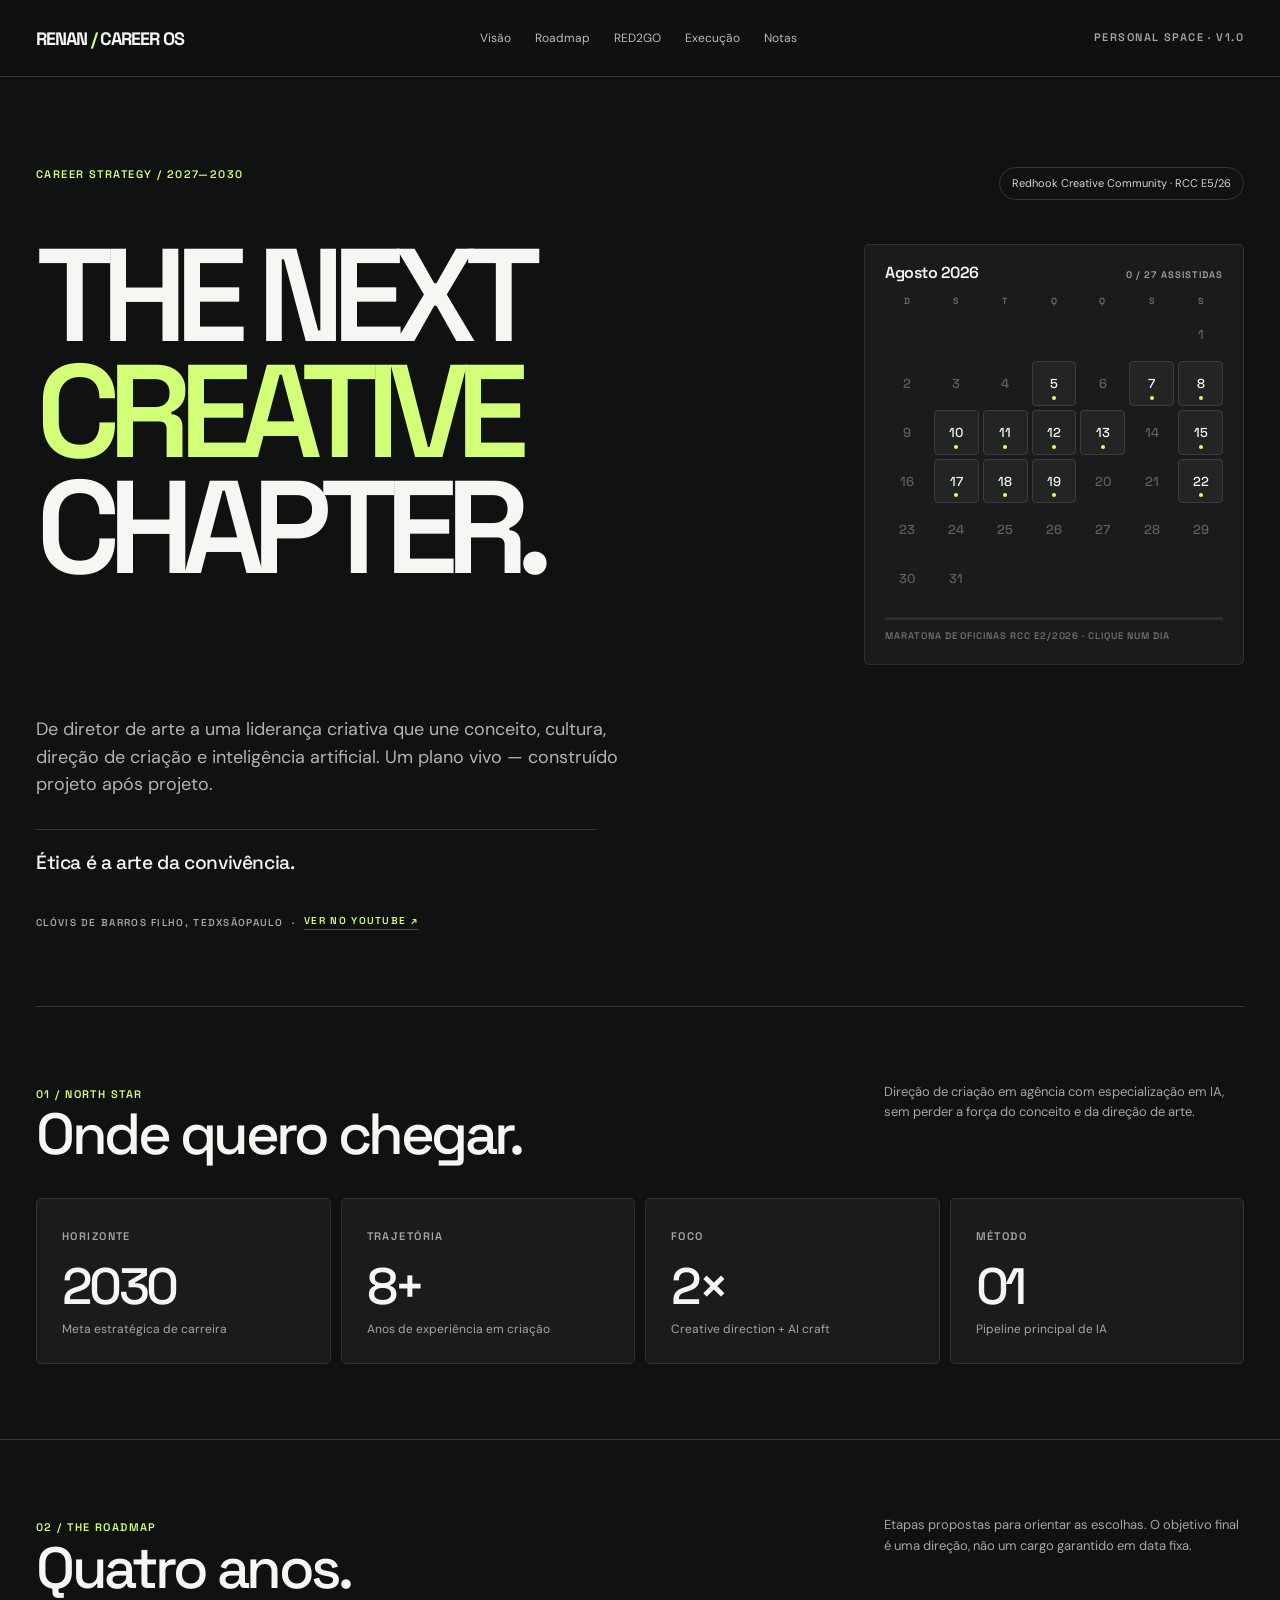
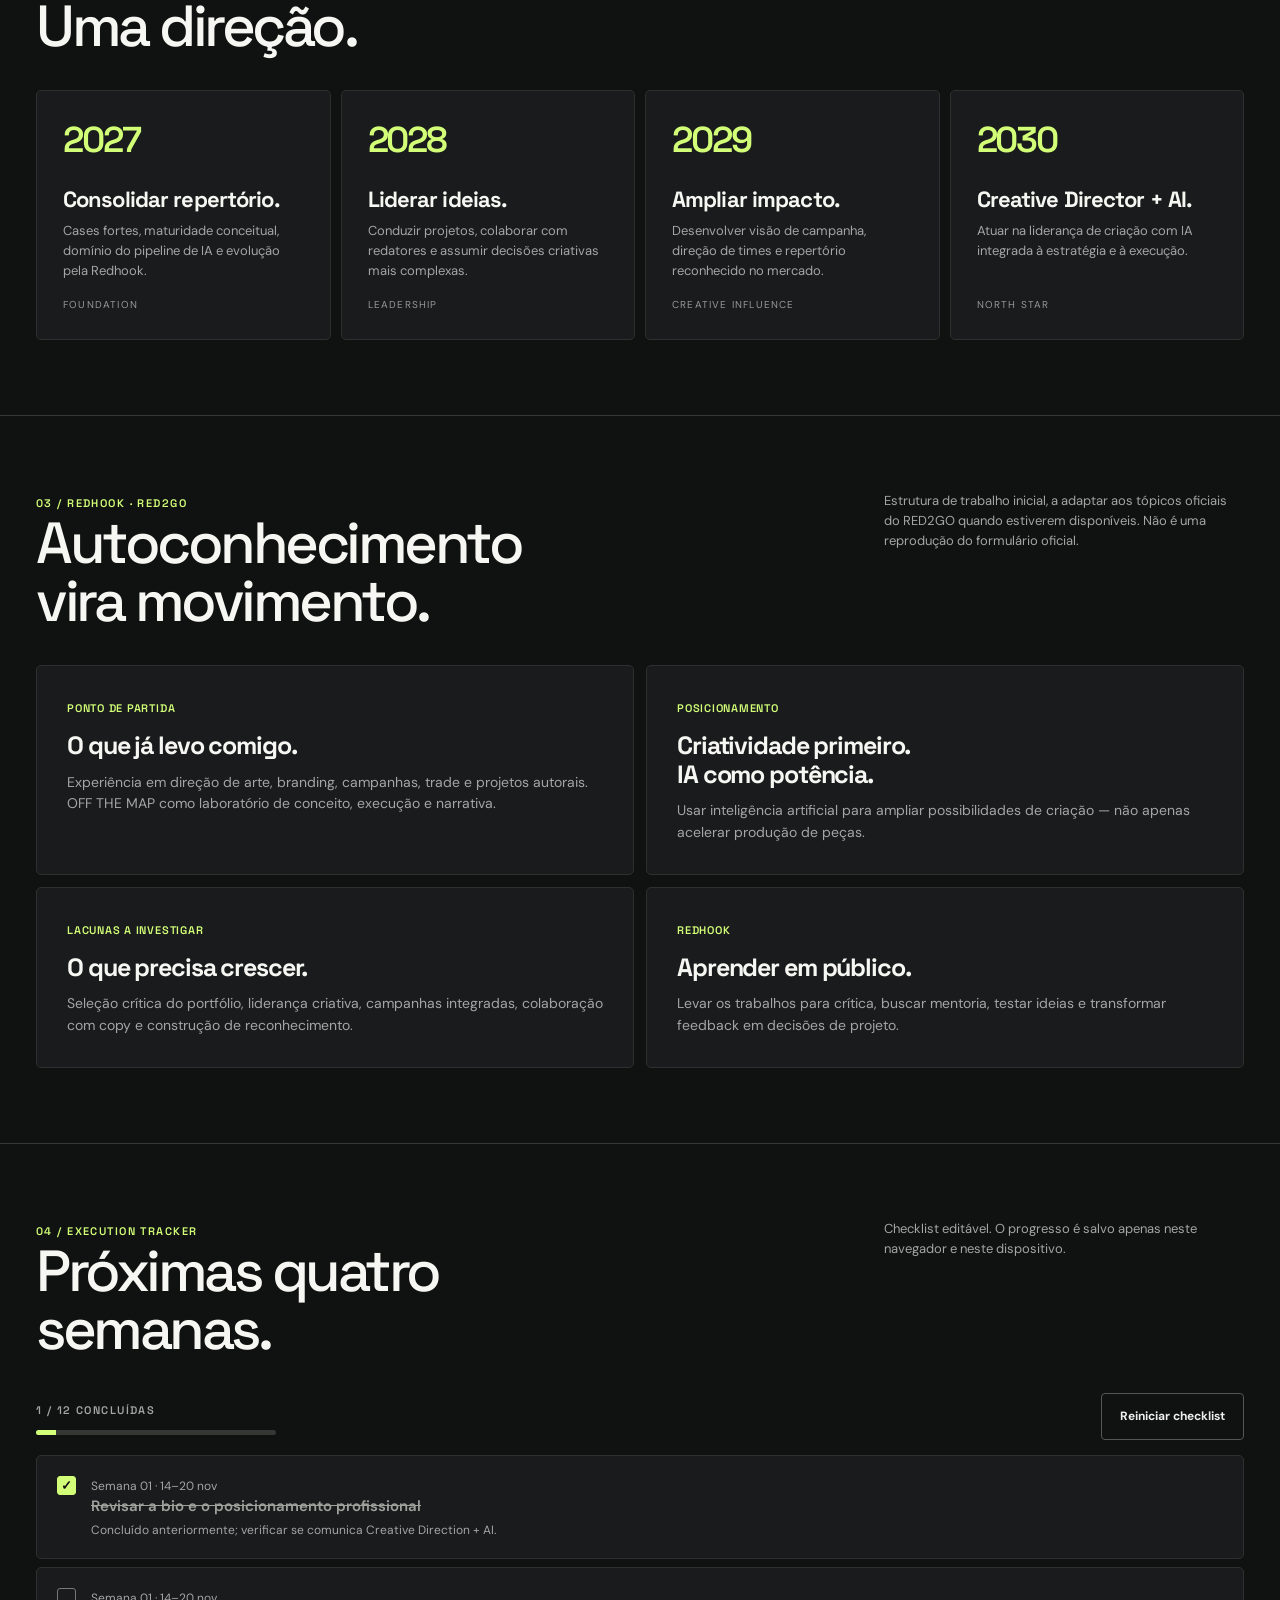
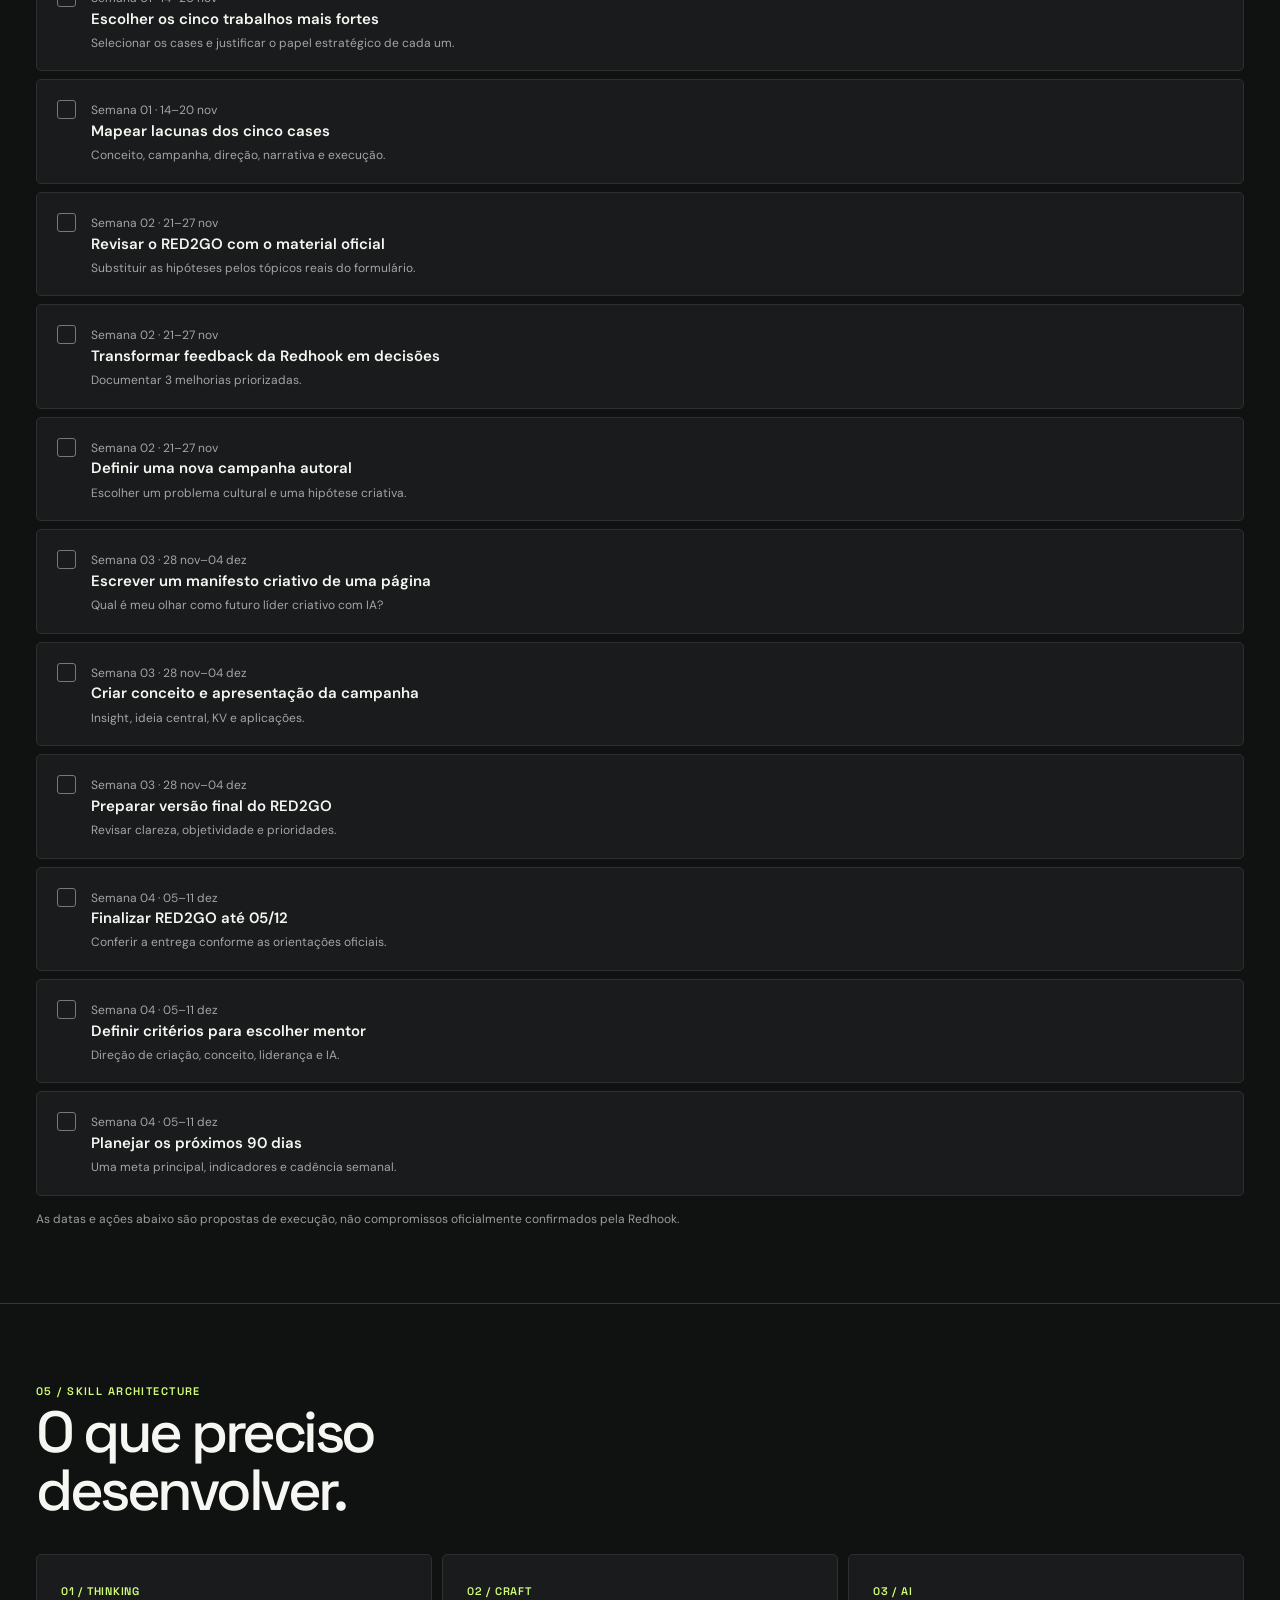
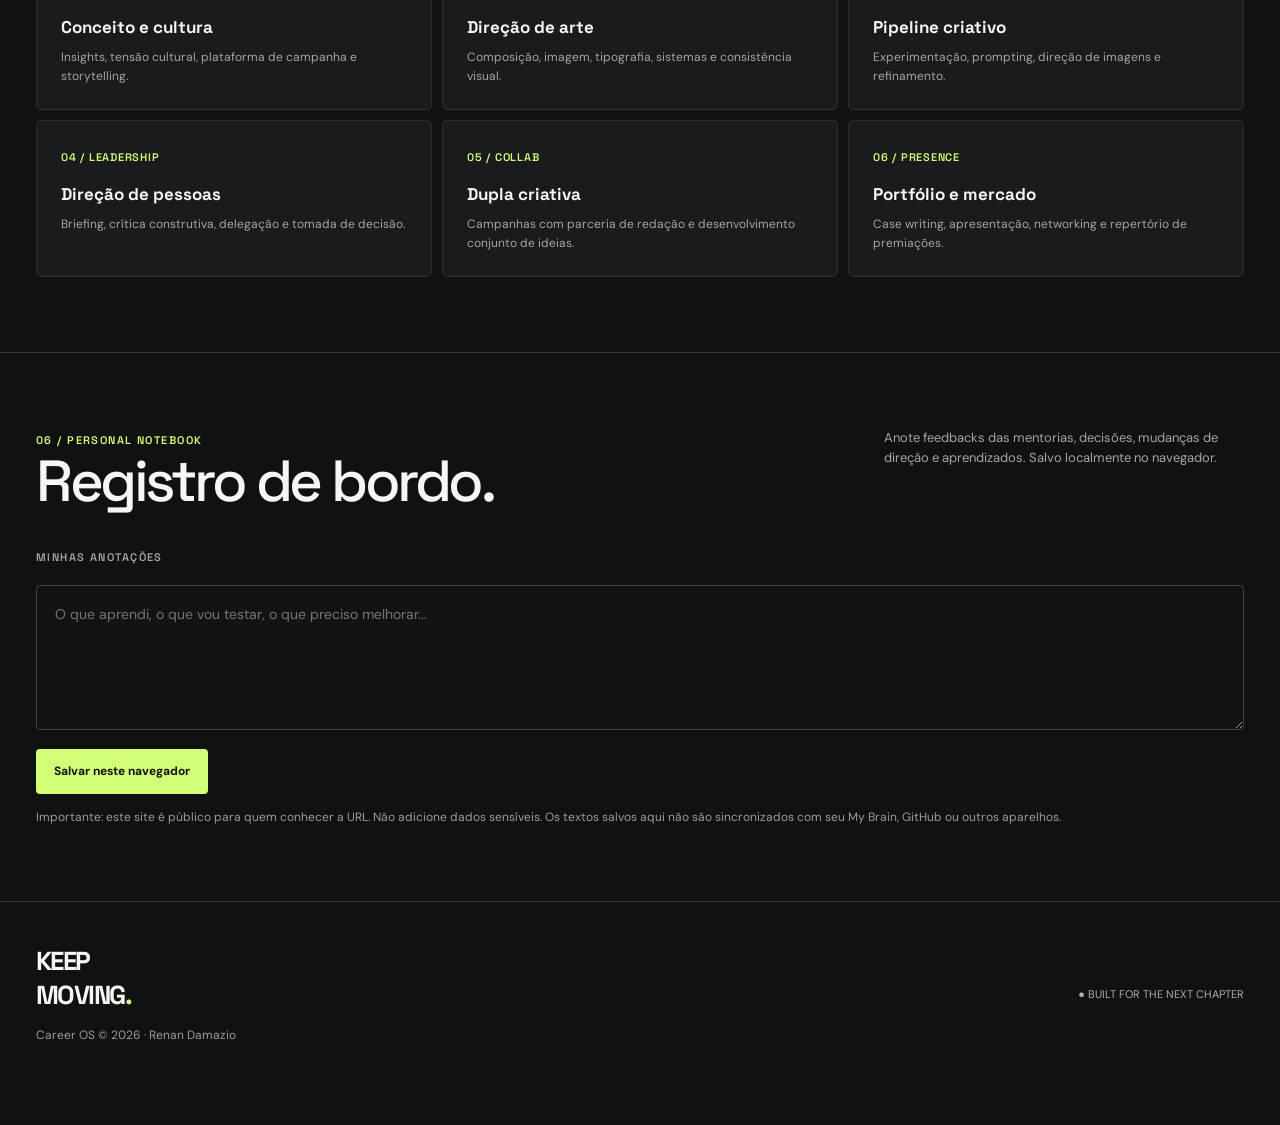
==== commit a96ca997: "Career OS: calendario sobe para o lado do titulo Co-Authored-By: Claude Opus 5 <noreply@anthropic.co" ====
--- a/carreira/index.html
+++ b/carreira/index.html
@@ -115,18 +115,23 @@
   .cal{max-width:100%}
   .pensamento{margin-top:24px}
 }
+
+/* calendario ao lado do titulo */
+.hero-meio{display:grid;grid-template-columns:minmax(0,1fr) minmax(300px,380px);gap:clamp(24px,4vw,64px);align-items:start}
+.hero-meio h1{margin:37px 0 0}
+.hero-meio .hero-dir{margin-top:44px}
+.hero-bottom{display:block;margin-top:clamp(28px,4vw,52px)}
+@media (max-width:900px){
+  .hero-meio{grid-template-columns:minmax(0,1fr)}
+  .hero-meio h1{margin-bottom:28px}
+  .hero-meio .hero-dir{margin-top:0;order:0}
+  .hero-bottom{margin-top:24px}
+}
 </style></head>
 <body>
 <header><div class="wrap head"><a href="#inicio" class="brand">RENAN<span> / </span>CAREER OS</a><nav><a href="#visao">Visão</a><a href="#roadmap">Roadmap</a><a href="#red2go">RED2GO</a><a href="#execucao">Execução</a><a href="#notas">Notas</a></nav><span class="micro muted">PERSONAL SPACE · V1.0</span></div></header>
 <main id="inicio">
-<div class="wrap"><div class="hero"><div class="hero-top"><span class="eyebrow accent">Career strategy / 2027—2030</span><span class="pill">Redhook Creative Community · RCC E5/26</span></div><h1>THE NEXT<br><em>CREATIVE</em><br>CHAPTER.</h1><div class="hero-bottom">
-<div class="hero-esq">
-  <p class="intro">De diretor de arte a uma liderança criativa que une conceito, cultura, direção de criação e inteligência artificial. Um plano vivo — construído projeto após projeto.</p>
-  <blockquote class="pensamento" id="pensamento">
-    <p id="pensamento-txt"></p>
-    <footer><cite id="pensamento-aut"></cite> &middot; <a id="pensamento-link" href="#" target="_blank" rel="noopener">ver no YouTube &#8599;</a></footer>
-  </blockquote>
-</div>
+<div class="wrap"><div class="hero"><div class="hero-top"><span class="eyebrow accent">Career strategy / 2027—2030</span><span class="pill">Redhook Creative Community · RCC E5/26</span></div><div class="hero-meio"><h1>THE NEXT<br><em>CREATIVE</em><br>CHAPTER.</h1>
 <div class="hero-dir">
   <div class="cal" id="cal">
     <div class="cal-cab"><span class="cal-mes">Agosto 2026</span><span class="cal-sub" id="cal-sub">0 / 27 assistidas</span></div>
@@ -136,6 +141,16 @@
     <p class="cal-pe">Maratona de oficinas RCC E2/2026 &middot; clique num dia</p>
   </div>
 </div>
+</div>
+<div class="hero-bottom">
+<div class="hero-esq">
+  <p class="intro">De diretor de arte a uma liderança criativa que une conceito, cultura, direção de criação e inteligência artificial. Um plano vivo — construído projeto após projeto.</p>
+  <blockquote class="pensamento" id="pensamento">
+    <p id="pensamento-txt"></p>
+    <footer><cite id="pensamento-aut"></cite> &middot; <a id="pensamento-link" href="#" target="_blank" rel="noopener">ver no YouTube &#8599;</a></footer>
+  </blockquote>
+</div>
+
 </div></div></div>
 
 <dialog class="dia-pop" id="dia-pop">
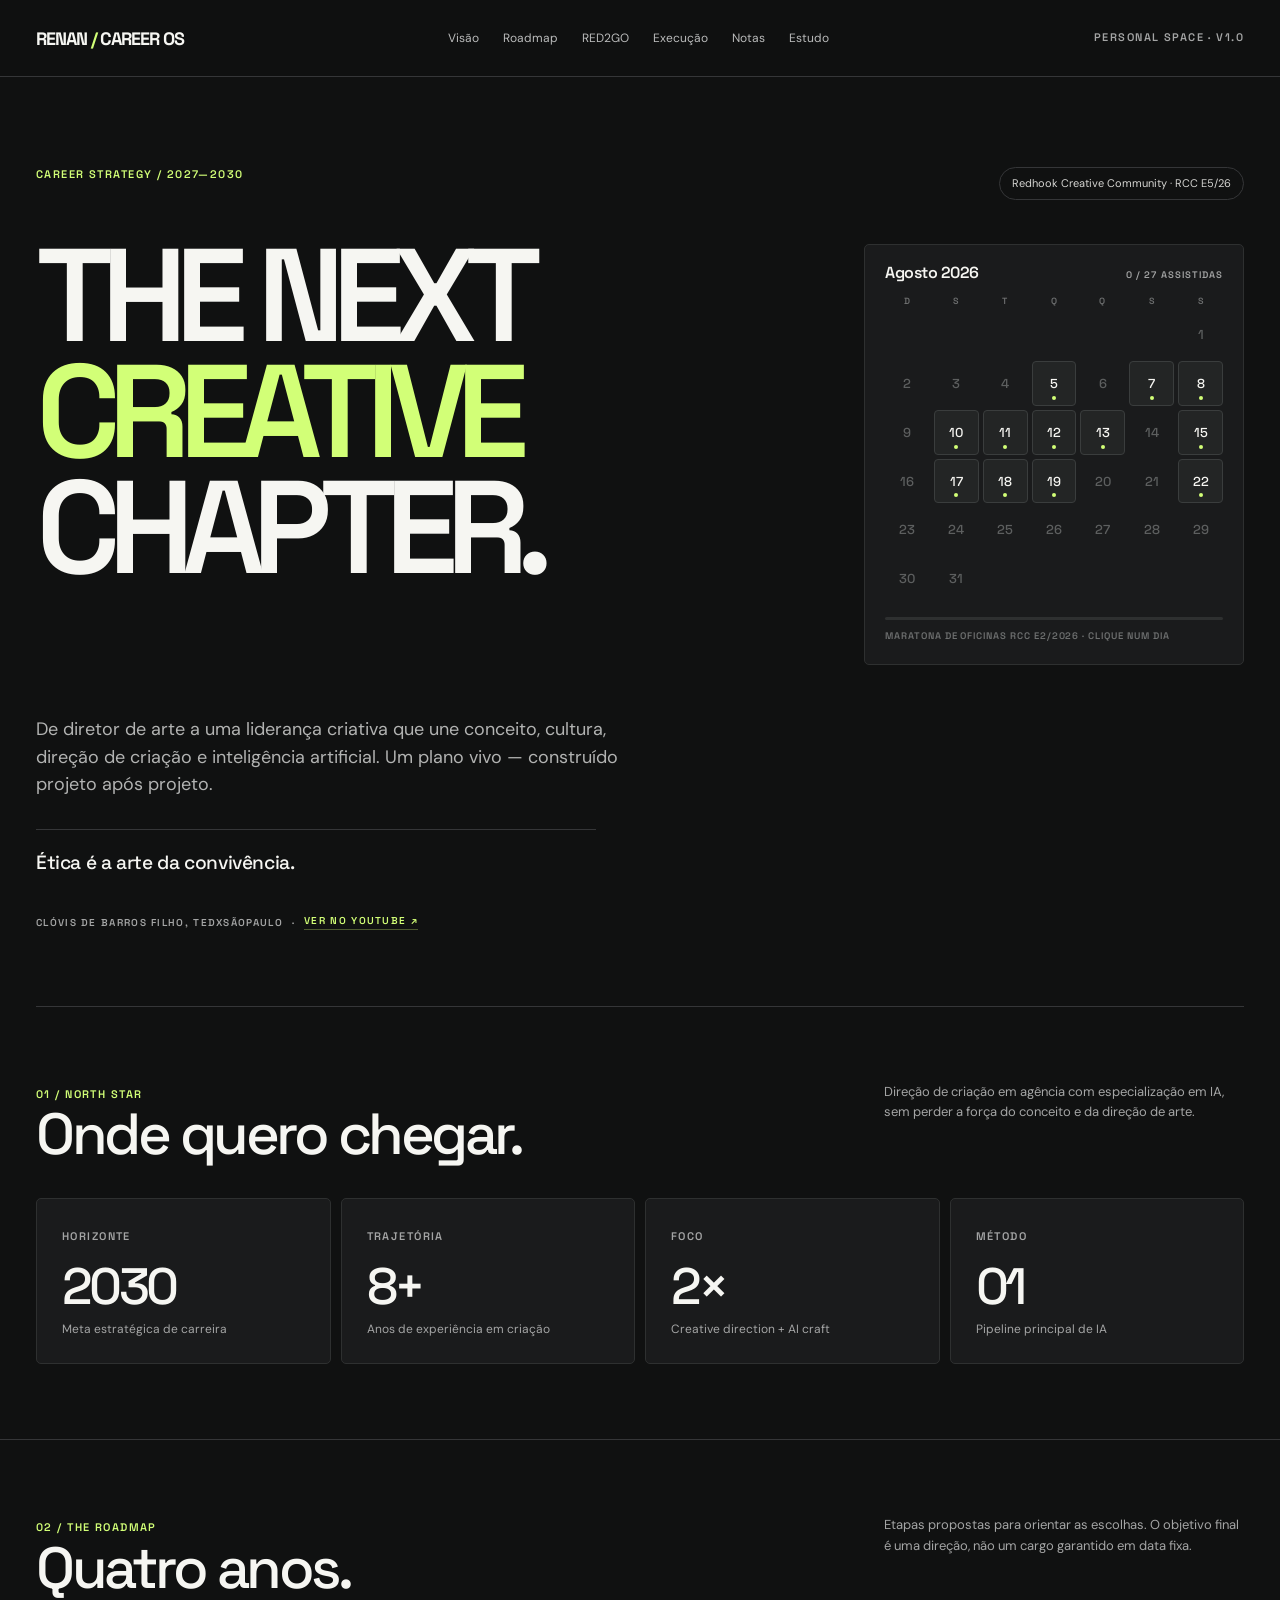
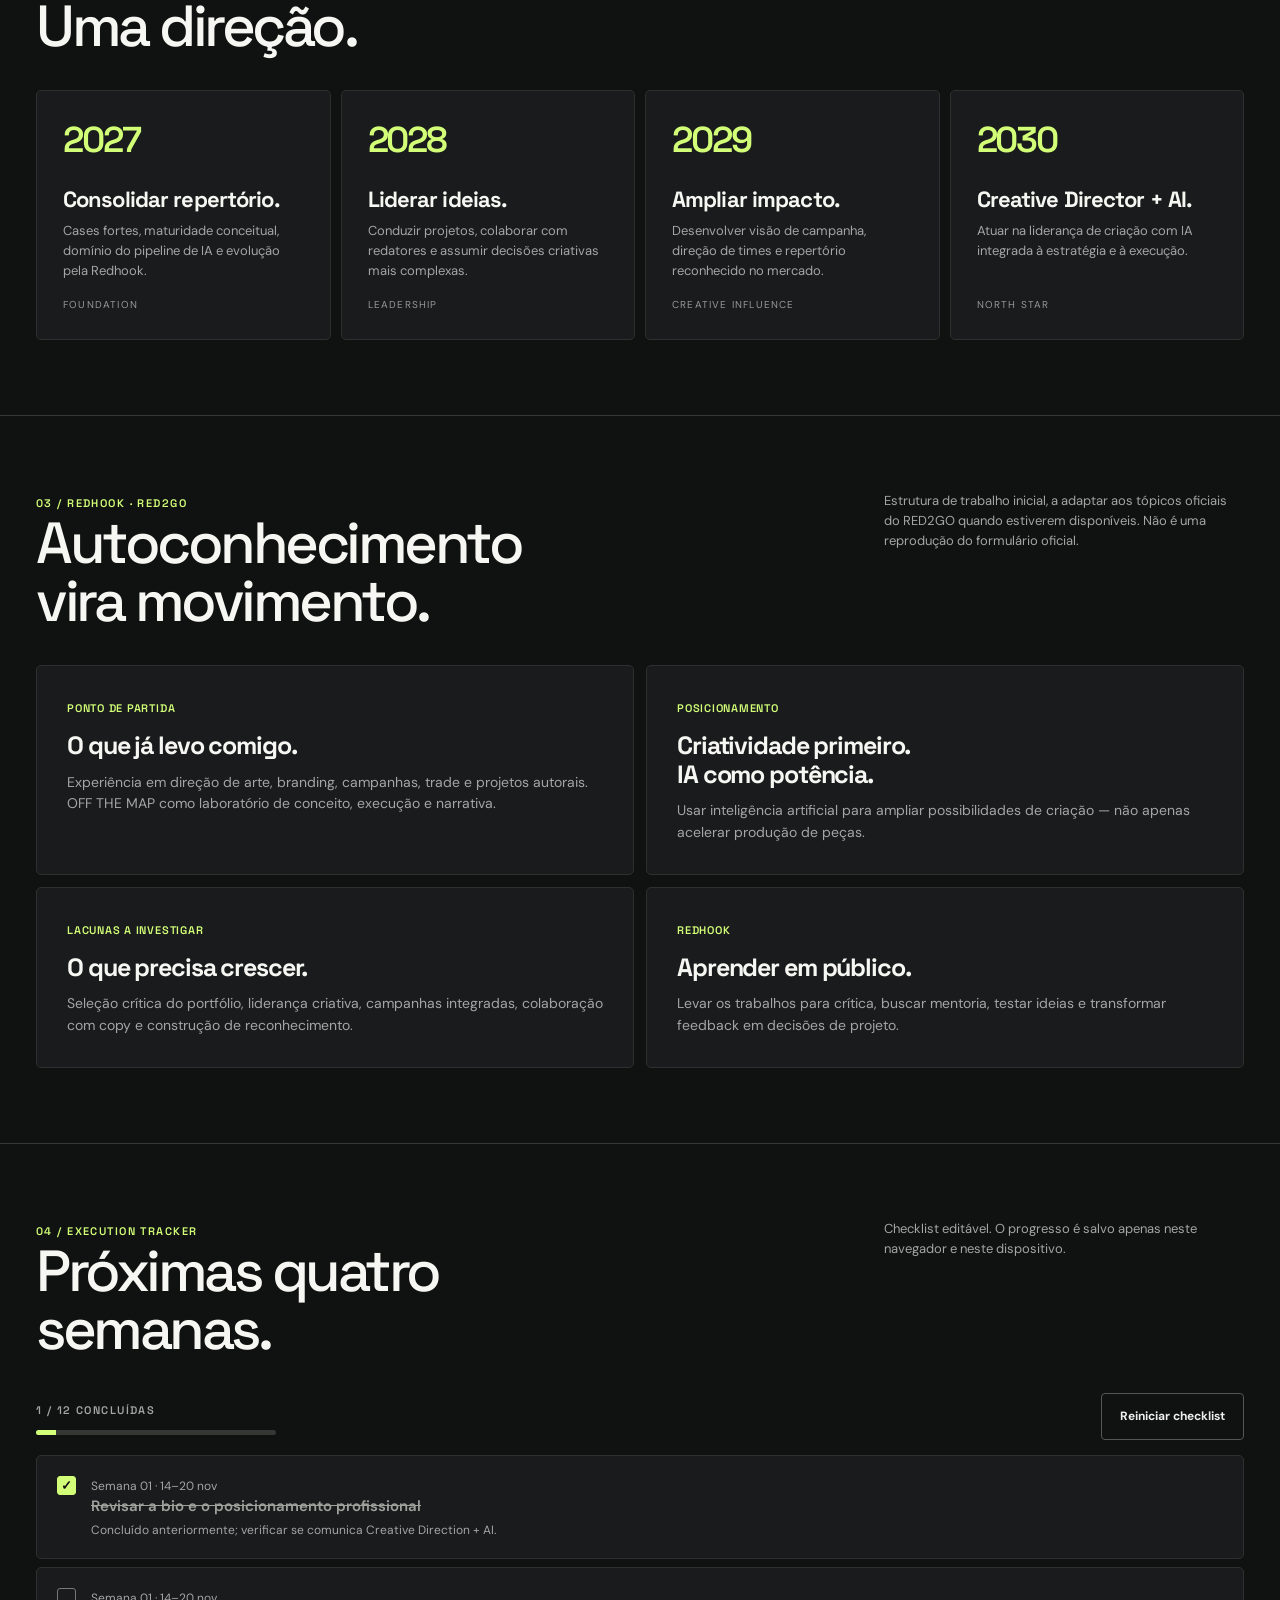
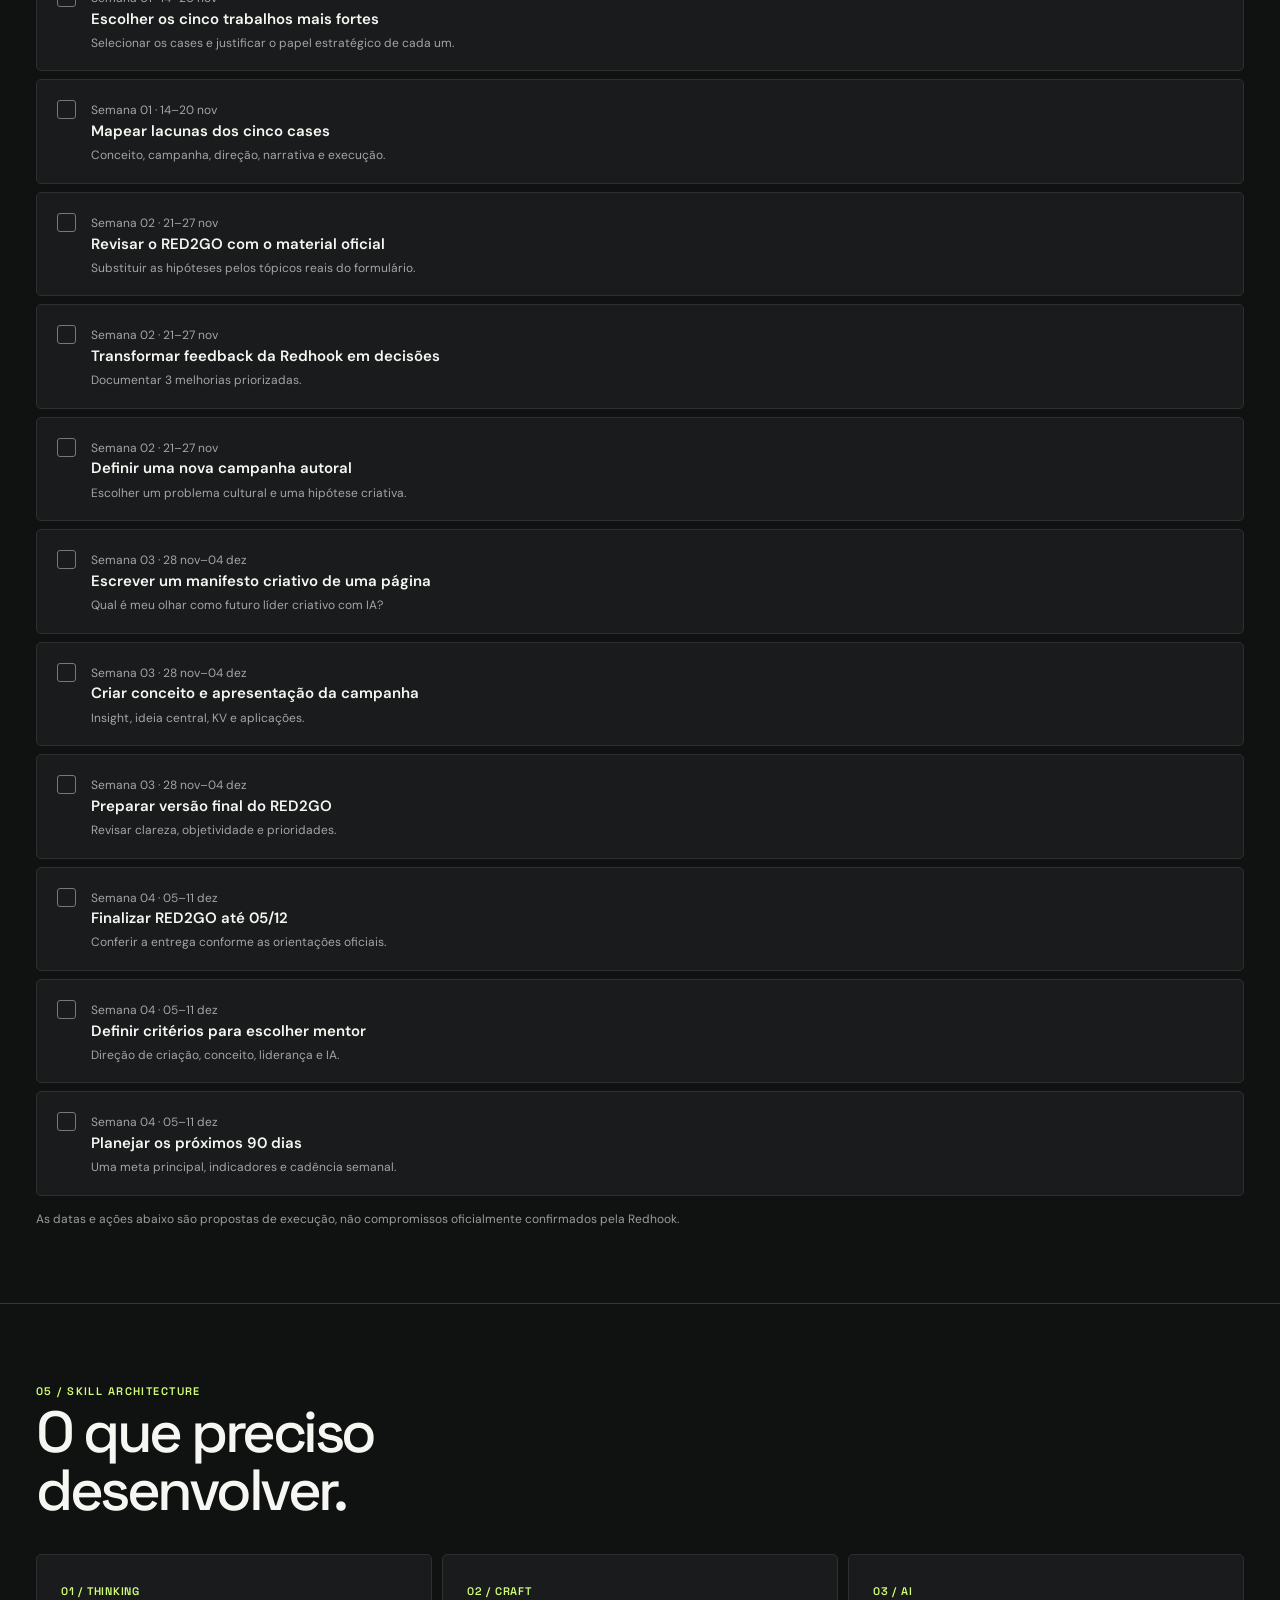
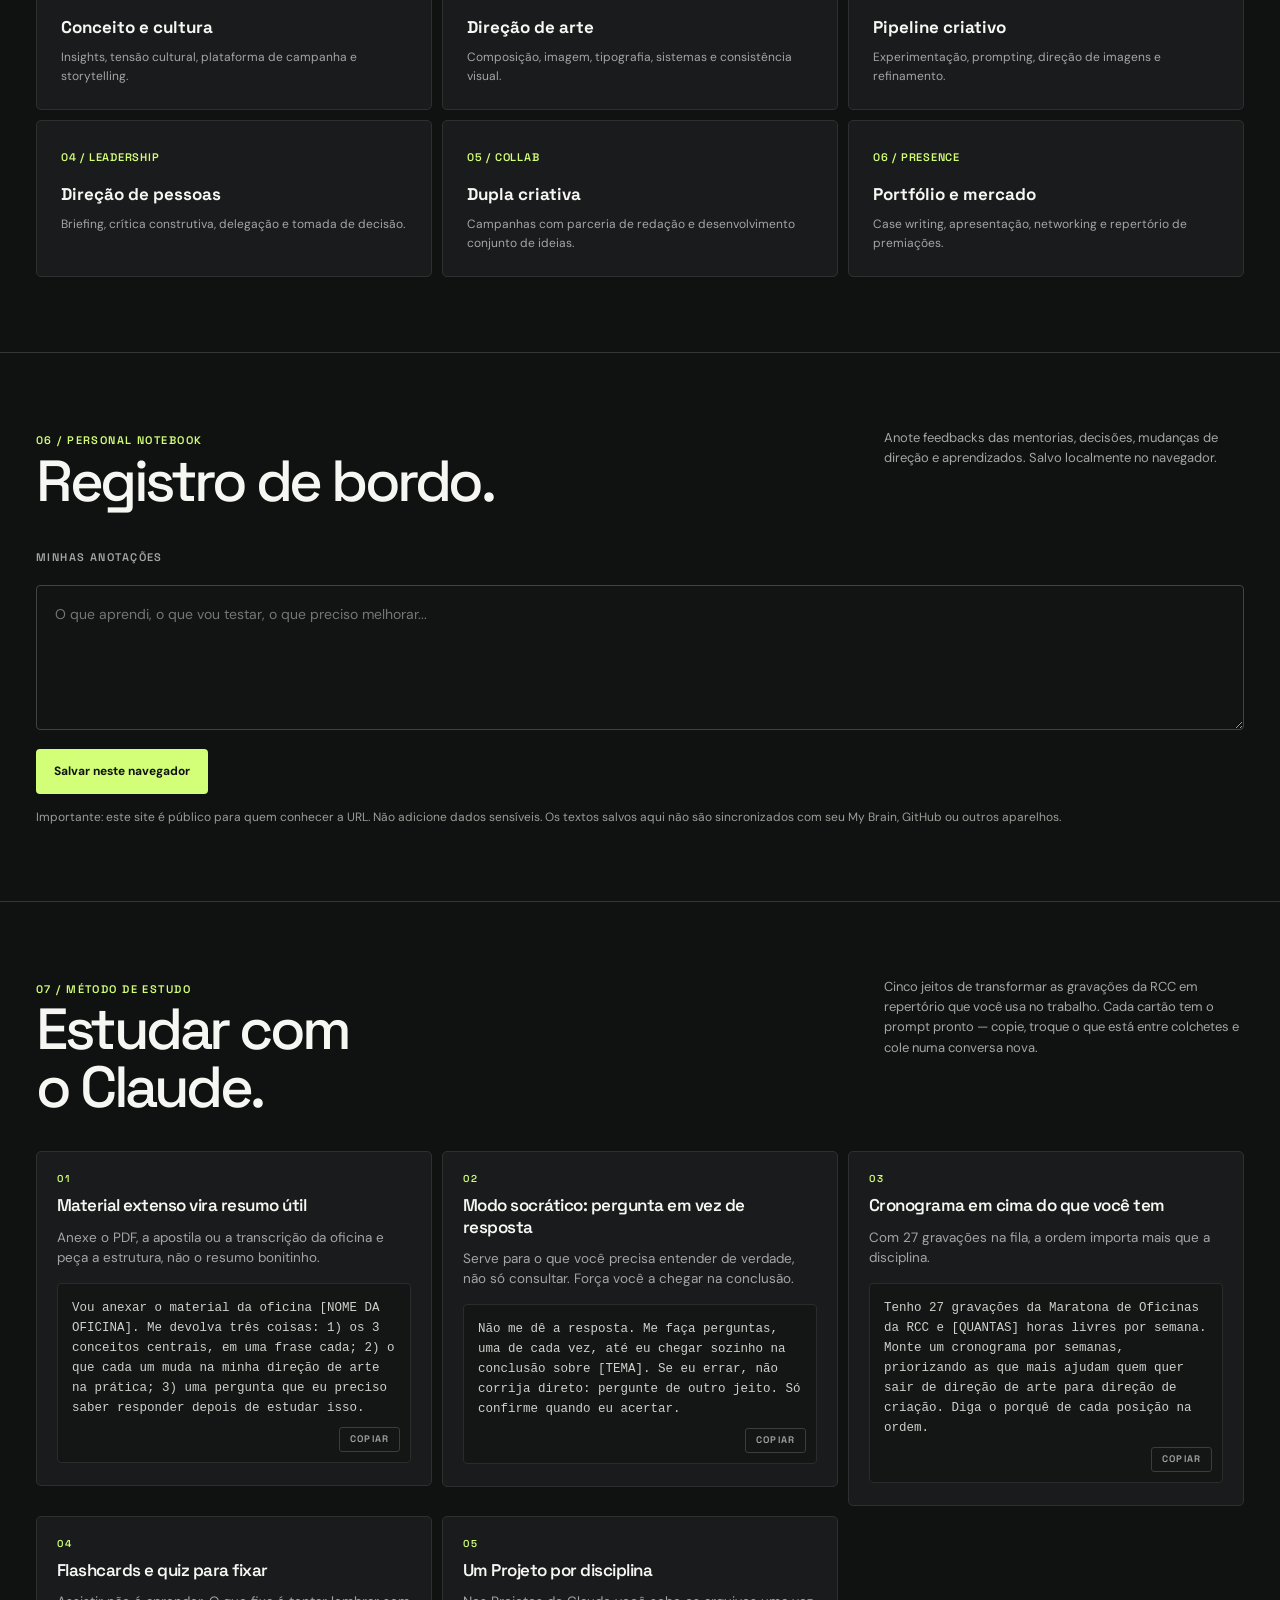
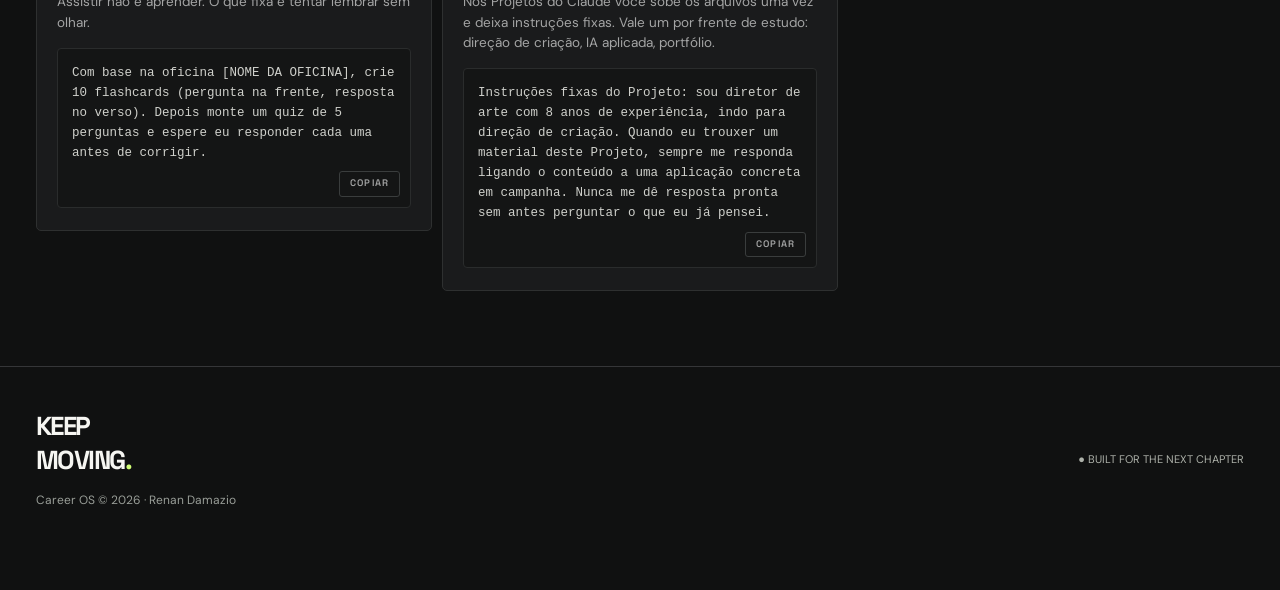
==== commit 9482adc2: "Career OS: secao 07 Estudar com o Claude, com prompts prontos para copiar Co-Authored-By: Claude Opu" ====
--- a/carreira/index.html
+++ b/carreira/index.html
@@ -127,9 +127,23 @@
   .hero-meio .hero-dir{margin-top:0;order:0}
   .hero-bottom{margin-top:24px}
 }
+
+/* 07 — Estudar com o Claude */
+.estudo{display:grid;grid-template-columns:repeat(auto-fill,minmax(330px,1fr));gap:10px;align-items:start}
+.met{background:var(--panel);border:1px solid #2e3030;border-radius:5px;padding:22px 20px;display:flex;flex-direction:column;gap:11px}
+.met-num{font:600 10px/1 'Space Grotesk',sans-serif;letter-spacing:.18em;color:var(--lime)}
+.met h3{font:600 17px/1.25 'Space Grotesk',sans-serif;letter-spacing:-.03em;margin:0}
+.met p{margin:0;font-size:13.5px;line-height:1.5;color:var(--sub)}
+.met-prompt{position:relative;margin-top:4px;background:#141515;border:1px solid #2a2c2c;border-radius:4px;padding:14px 14px 44px}
+.met-prompt code{display:block;font:400 12.5px/1.6 ui-monospace,'Cascadia Mono',Consolas,monospace;color:#cfd0cb;white-space:pre-wrap;word-break:break-word}
+.met-copiar{position:absolute;right:10px;bottom:10px;background:none;border:1px solid #3a3d3d;border-radius:3px;
+  color:var(--sub);font:600 9.5px/1 'Space Grotesk',sans-serif;letter-spacing:.12em;text-transform:uppercase;padding:7px 10px;transition:.2s}
+.met-copiar:hover{border-color:var(--lime);color:var(--lime)}
+.met-copiar.ok{border-color:var(--lime);color:#101111;background:var(--lime)}
+@media (max-width:640px){.estudo{grid-template-columns:1fr}}
 </style></head>
 <body>
-<header><div class="wrap head"><a href="#inicio" class="brand">RENAN<span> / </span>CAREER OS</a><nav><a href="#visao">Visão</a><a href="#roadmap">Roadmap</a><a href="#red2go">RED2GO</a><a href="#execucao">Execução</a><a href="#notas">Notas</a></nav><span class="micro muted">PERSONAL SPACE · V1.0</span></div></header>
+<header><div class="wrap head"><a href="#inicio" class="brand">RENAN<span> / </span>CAREER OS</a><nav><a href="#visao">Visão</a><a href="#roadmap">Roadmap</a><a href="#red2go">RED2GO</a><a href="#execucao">Execução</a><a href="#notas">Notas</a><a href="#estudo">Estudo</a></nav><span class="micro muted">PERSONAL SPACE · V1.0</span></div></header>
 <main id="inicio">
 <div class="wrap"><div class="hero"><div class="hero-top"><span class="eyebrow accent">Career strategy / 2027—2030</span><span class="pill">Redhook Creative Community · RCC E5/26</span></div><div class="hero-meio"><h1>THE NEXT<br><em>CREATIVE</em><br>CHAPTER.</h1>
 <div class="hero-dir">
@@ -165,6 +179,14 @@
 <section id="competencias"><div class="wrap"><div class="section-head"><div><span class="eyebrow accent">05 / Skill architecture</span><h2>O que preciso<br>desenvolver.</h2></div></div><div class="skills"><div class="skill"><span class="badge">01 / THINKING</span><h3>Conceito e cultura</h3><p>Insights, tensão cultural, plataforma de campanha e storytelling.</p></div><div class="skill"><span class="badge">02 / CRAFT</span><h3>Direção de arte</h3><p>Composição, imagem, tipografia, sistemas e consistência visual.</p></div><div class="skill"><span class="badge">03 / AI</span><h3>Pipeline criativo</h3><p>Experimentação, prompting, direção de imagens e refinamento.</p></div><div class="skill"><span class="badge">04 / LEADERSHIP</span><h3>Direção de pessoas</h3><p>Briefing, crítica construtiva, delegação e tomada de decisão.</p></div><div class="skill"><span class="badge">05 / COLLAB</span><h3>Dupla criativa</h3><p>Campanhas com parceria de redação e desenvolvimento conjunto de ideias.</p></div><div class="skill"><span class="badge">06 / PRESENCE</span><h3>Portfólio e mercado</h3><p>Case writing, apresentação, networking e repertório de premiações.</p></div></div></div></section>
 <section id="notas"><div class="wrap"><div class="section-head"><div><span class="eyebrow accent">06 / Personal notebook</span><h2>Registro de bordo.</h2></div><p class="section-note">Anote feedbacks das mentorias, decisões, mudanças de direção e aprendizados. Salvo localmente no navegador.</p></div><label class="micro muted" for="journal">Minhas anotações</label><textarea id="journal" placeholder="O que aprendi, o que vou testar, o que preciso melhorar..."></textarea><div><button id="save-notes">Salvar neste navegador</button> <span class="notice" id="save-status" role="status"></span></div><p class="notice">Importante: este site é público para quem conhecer a URL. Não adicione dados sensíveis. Os textos salvos aqui não são sincronizados com seu My Brain, GitHub ou outros aparelhos.</p></div></section>
 
+
+<section id="estudo"><div class="wrap"><div class="section-head"><div><span class="eyebrow accent">07 / Método de estudo</span><h2>Estudar com<br>o Claude.</h2></div><p class="section-note">Cinco jeitos de transformar as gravações da RCC em repertório que você usa no trabalho. Cada cartão tem o prompt pronto — copie, troque o que está entre colchetes e cole numa conversa nova.</p></div><div class="estudo" id="estudo-lista">
+<article class="met"><span class="met-num">01</span><h3>Material extenso vira resumo útil</h3><p>Anexe o PDF, a apostila ou a transcrição da oficina e peça a estrutura, não o resumo bonitinho.</p><div class="met-prompt"><code></code><button type="button" class="met-copiar">Copiar</button></div></article>
+<article class="met"><span class="met-num">02</span><h3>Modo socrático: pergunta em vez de resposta</h3><p>Serve para o que você precisa entender de verdade, não só consultar. Força você a chegar na conclusão.</p><div class="met-prompt"><code></code><button type="button" class="met-copiar">Copiar</button></div></article>
+<article class="met"><span class="met-num">03</span><h3>Cronograma em cima do que você tem</h3><p>Com 27 gravações na fila, a ordem importa mais que a disciplina.</p><div class="met-prompt"><code></code><button type="button" class="met-copiar">Copiar</button></div></article>
+<article class="met"><span class="met-num">04</span><h3>Flashcards e quiz para fixar</h3><p>Assistir não é aprender. O que fixa é tentar lembrar sem olhar.</p><div class="met-prompt"><code></code><button type="button" class="met-copiar">Copiar</button></div></article>
+<article class="met"><span class="met-num">05</span><h3>Um Projeto por disciplina</h3><p>Nos Projetos do Claude você sobe os arquivos uma vez e deixa instruções fixas. Vale um por frente de estudo: direção de criação, IA aplicada, portfólio.</p><div class="met-prompt"><code></code><button type="button" class="met-copiar">Copiar</button></div></article>
+</div></div></section>
 </main>
 <div class="wrap"><footer class="footer"><div><div class="brand">KEEP<br>MOVING<span class="accent">.</span></div><p class="notice">Career OS © 2026 · Renan Damazio</p></div><div class="chip">● BUILT FOR THE NEXT CHAPTER</div></footer></div>
 <script>
@@ -307,4 +329,29 @@
 atualizar();
 })();
 </script>
+
+<script>
+(function(){
+'use strict';
+var PROMPTS = ["Vou anexar o material da oficina [NOME DA OFICINA]. Me devolva três coisas: 1) os 3 conceitos centrais, em uma frase cada; 2) o que cada um muda na minha direção de arte na prática; 3) uma pergunta que eu preciso saber responder depois de estudar isso.", "Não me dê a resposta. Me faça perguntas, uma de cada vez, até eu chegar sozinho na conclusão sobre [TEMA]. Se eu errar, não corrija direto: pergunte de outro jeito. Só confirme quando eu acertar.", "Tenho 27 gravações da Maratona de Oficinas da RCC e [QUANTAS] horas livres por semana. Monte um cronograma por semanas, priorizando as que mais ajudam quem quer sair de direção de arte para direção de criação. Diga o porquê de cada posição na ordem.", "Com base na oficina [NOME DA OFICINA], crie 10 flashcards (pergunta na frente, resposta no verso). Depois monte um quiz de 5 perguntas e espere eu responder cada uma antes de corrigir.", "Instruções fixas do Projeto: sou diretor de arte com 8 anos de experiência, indo para direção de criação. Quando eu trouxer um material deste Projeto, sempre me responda ligando o conteúdo a uma aplicação concreta em campanha. Nunca me dê resposta pronta sem antes perguntar o que eu já pensei."];
+var cartoes = document.querySelectorAll('#estudo-lista .met');
+Array.prototype.forEach.call(cartoes, function(c, i){
+  var code = c.querySelector('code');
+  code.textContent = PROMPTS[i];
+  c.querySelector('.met-copiar').addEventListener('click', function(){
+    var btn = this;
+    function feito(){ btn.textContent = 'Copiado'; btn.classList.add('ok');
+      setTimeout(function(){ btn.textContent = 'Copiar'; btn.classList.remove('ok') }, 1800) }
+    if (navigator.clipboard && navigator.clipboard.writeText){
+      navigator.clipboard.writeText(PROMPTS[i]).then(feito, selecionar);
+    } else selecionar();
+    function selecionar(){
+      var r = document.createRange(); r.selectNodeContents(code);
+      var sel = getSelection(); sel.removeAllRanges(); sel.addRange(r);
+      try{ document.execCommand('copy'); feito() }catch(e){ btn.textContent = 'Selecione e copie' }
+    }
+  });
+});
+})();
+</script>
 </body></html>
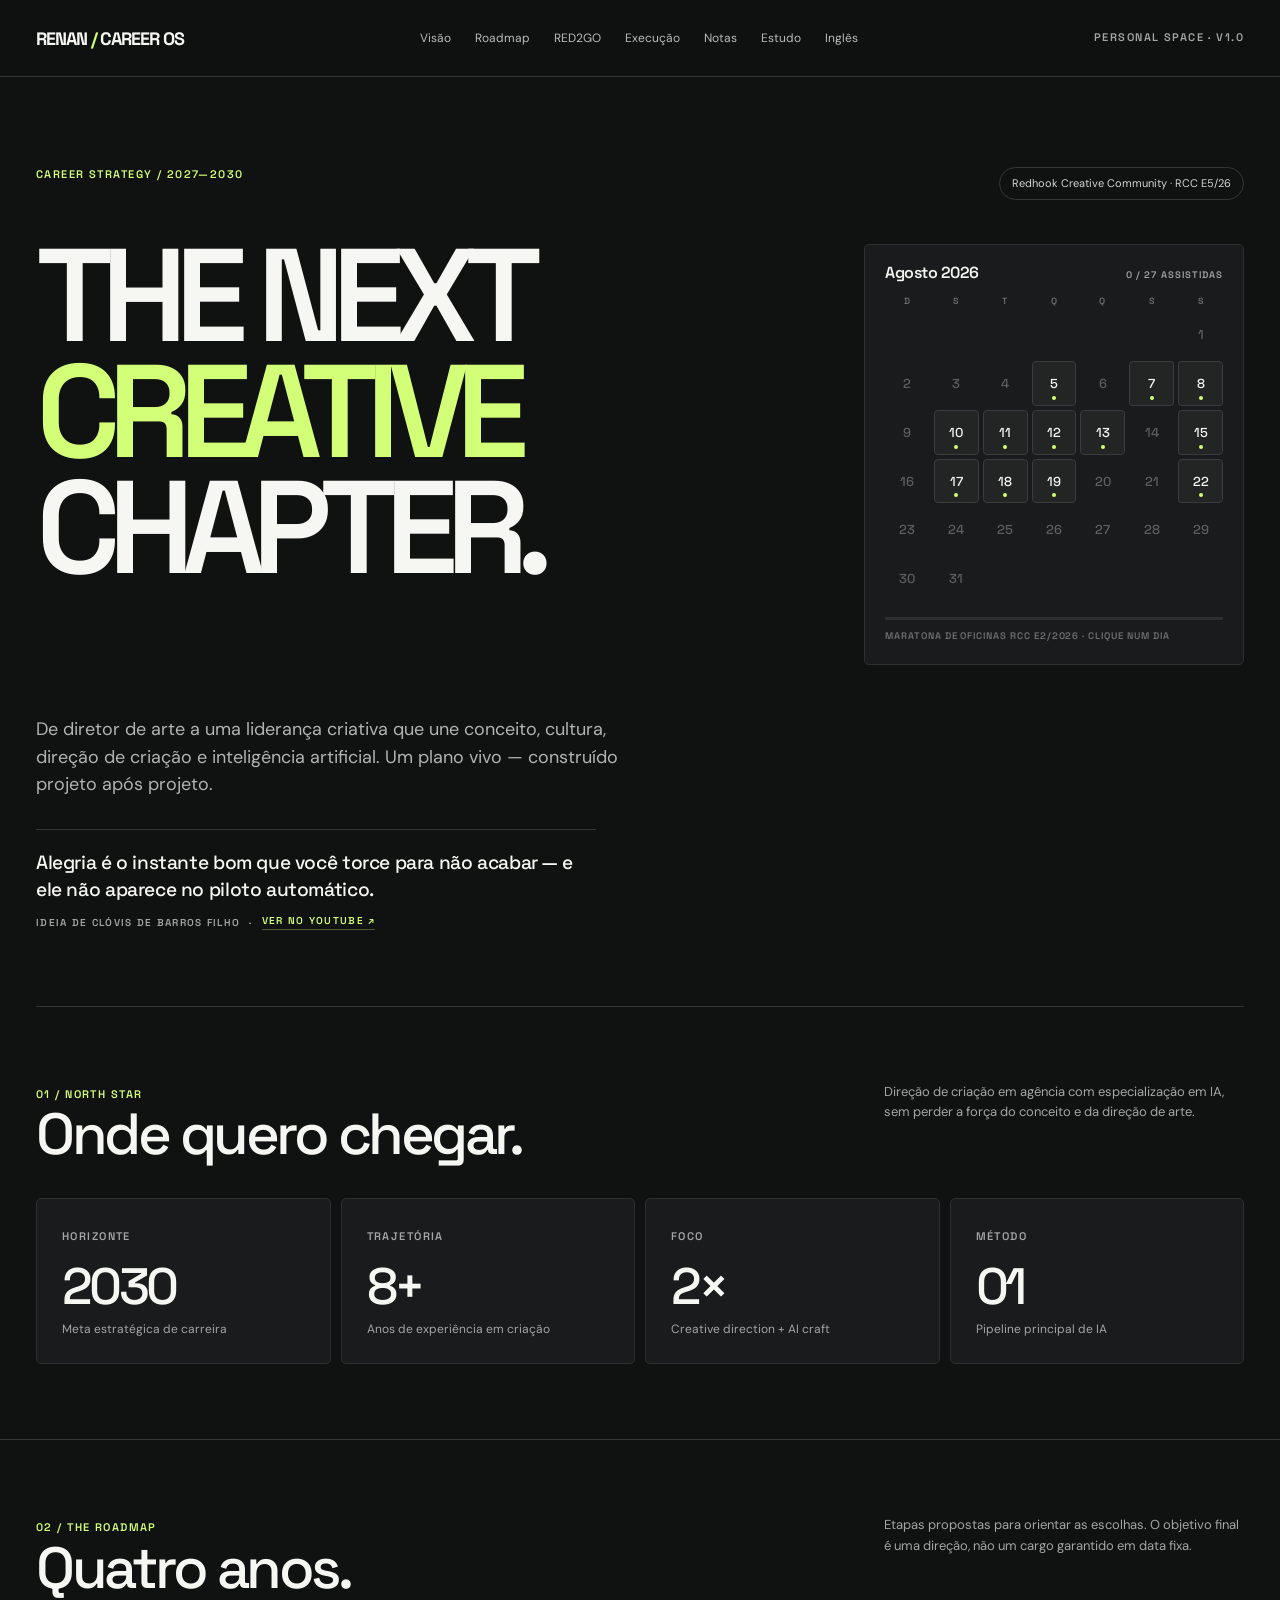
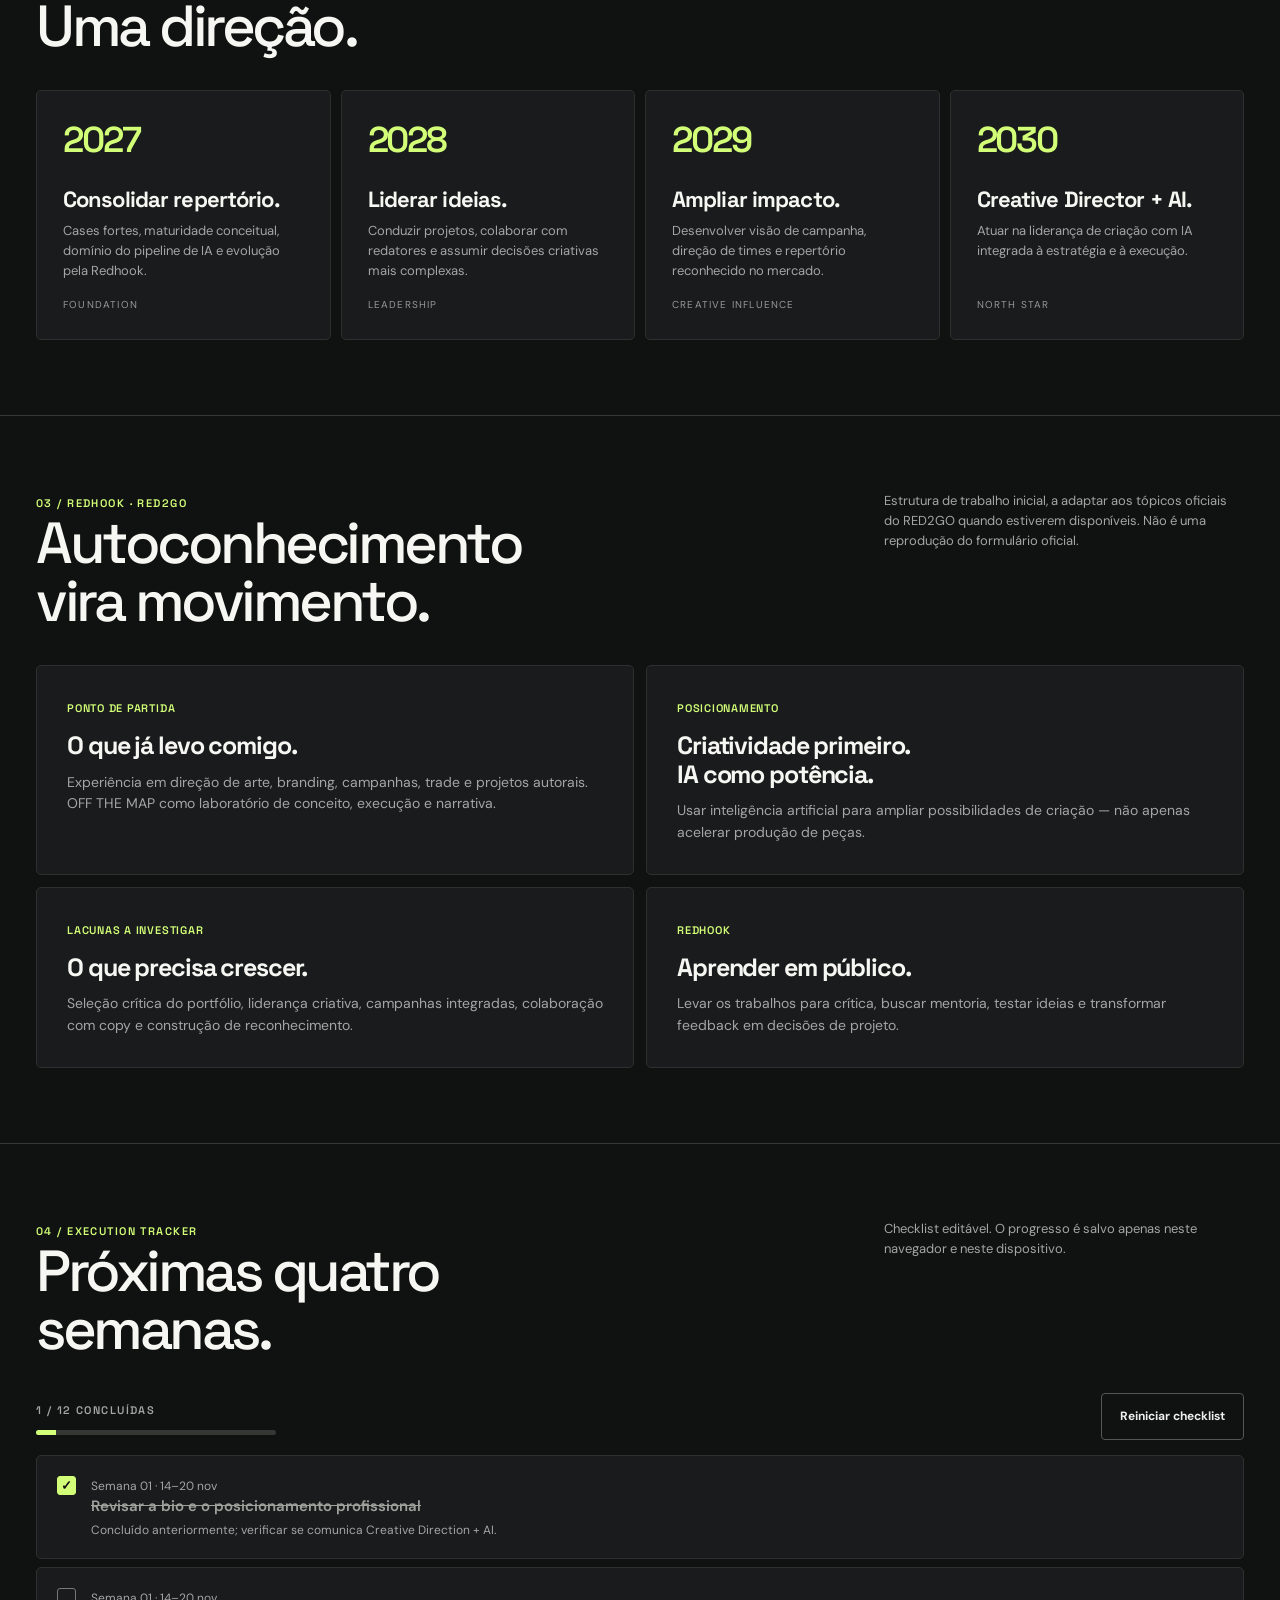
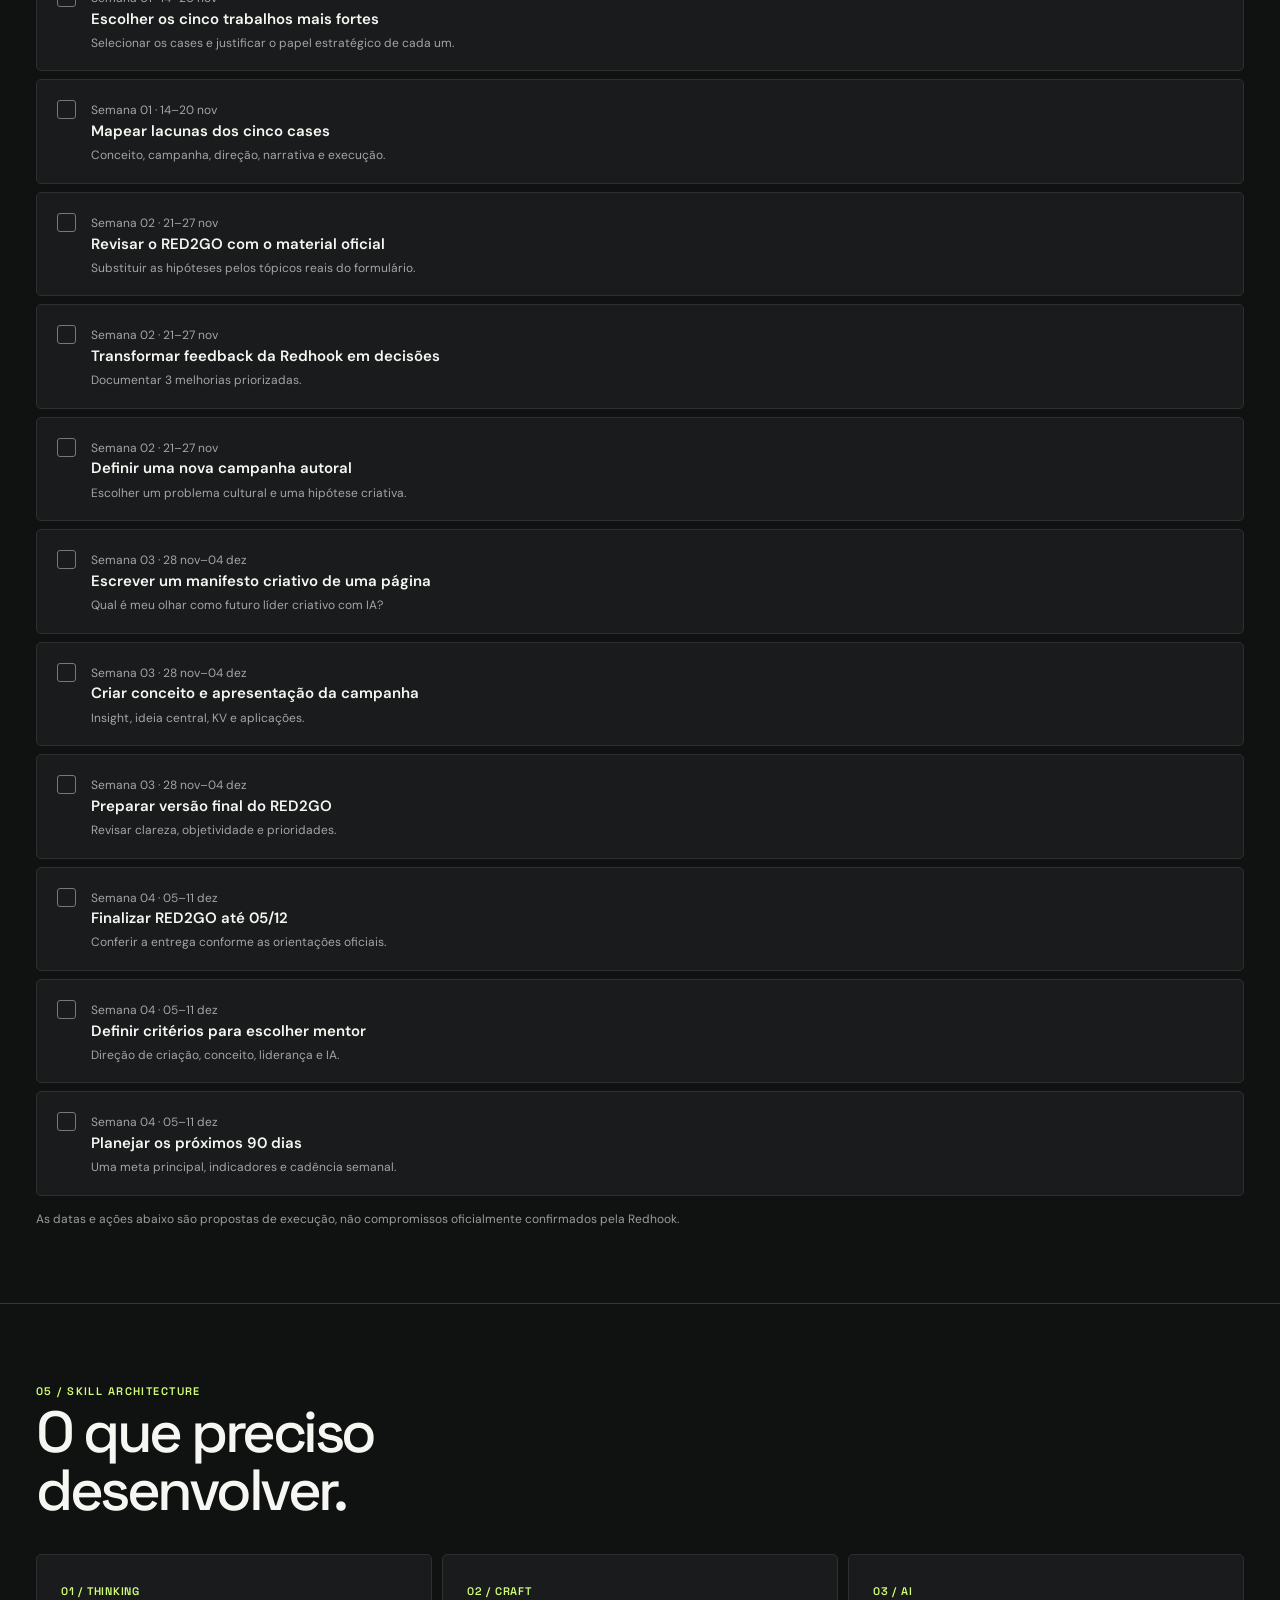
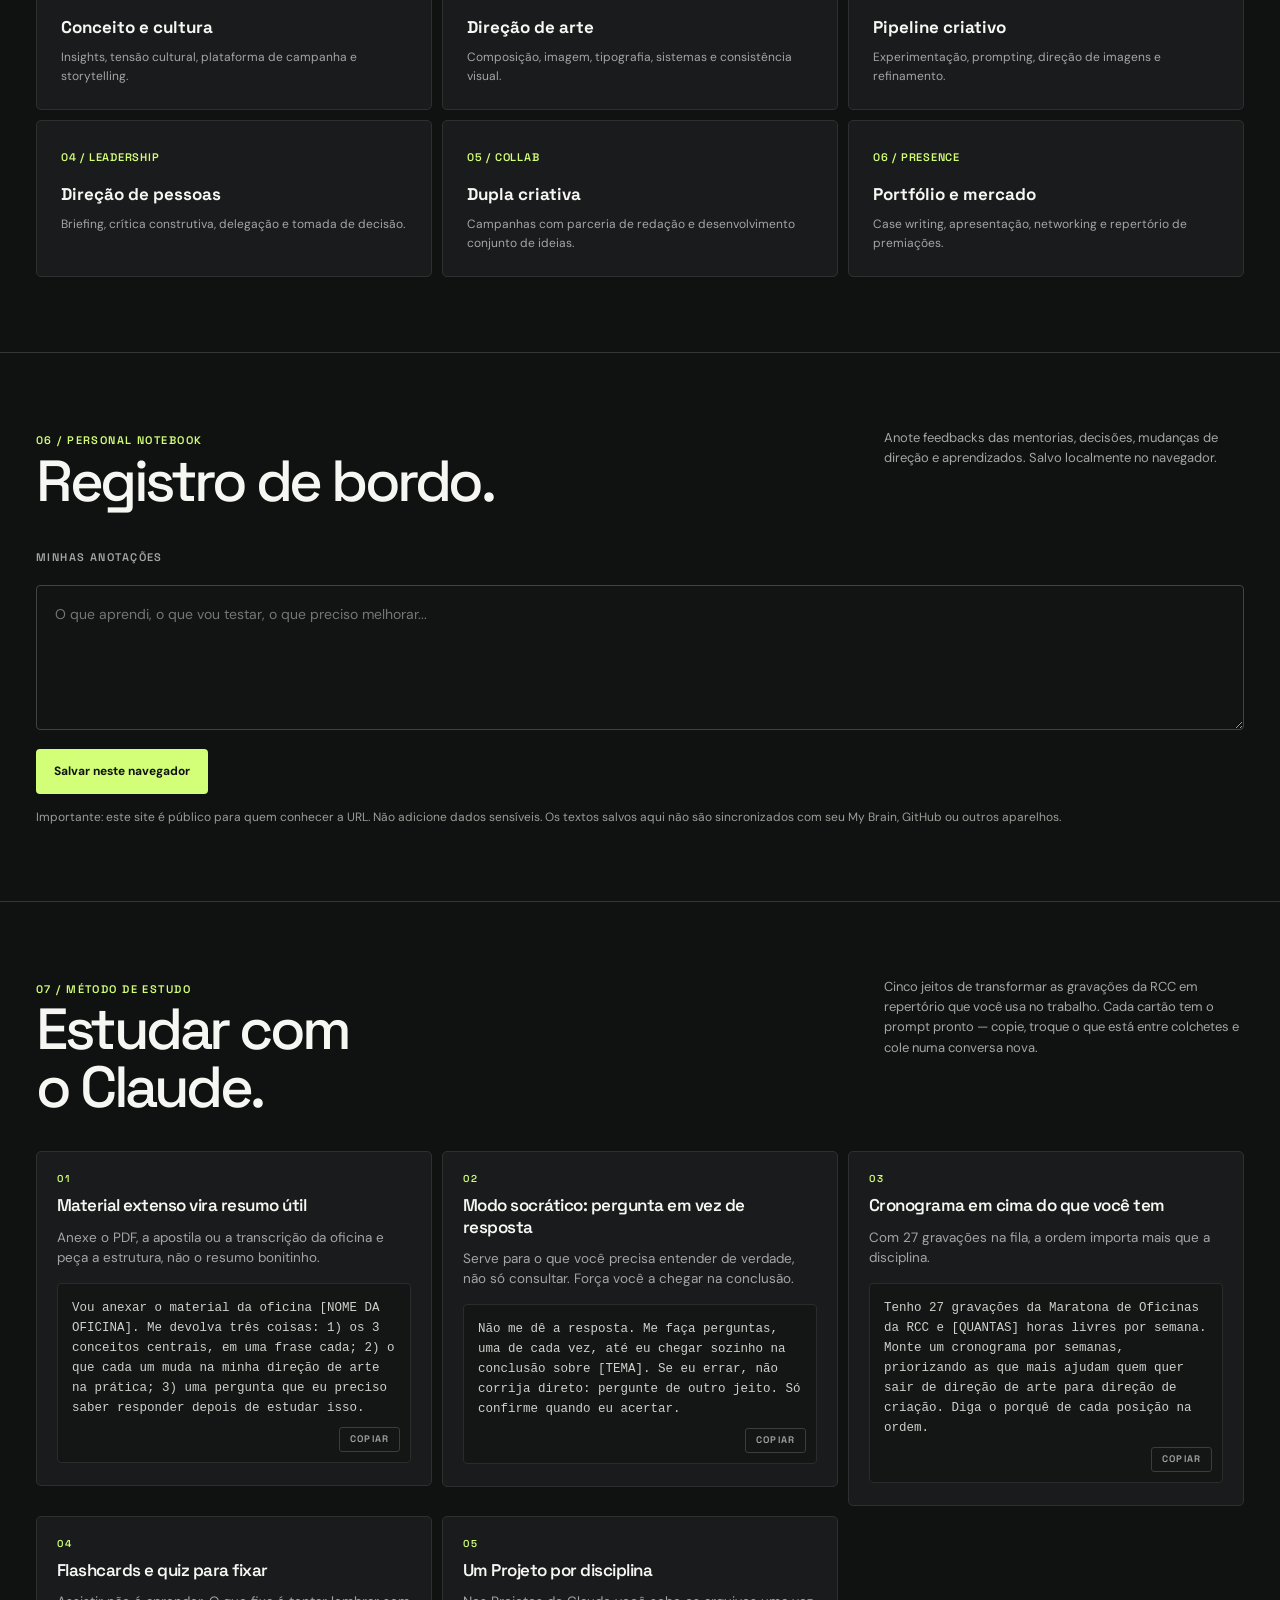
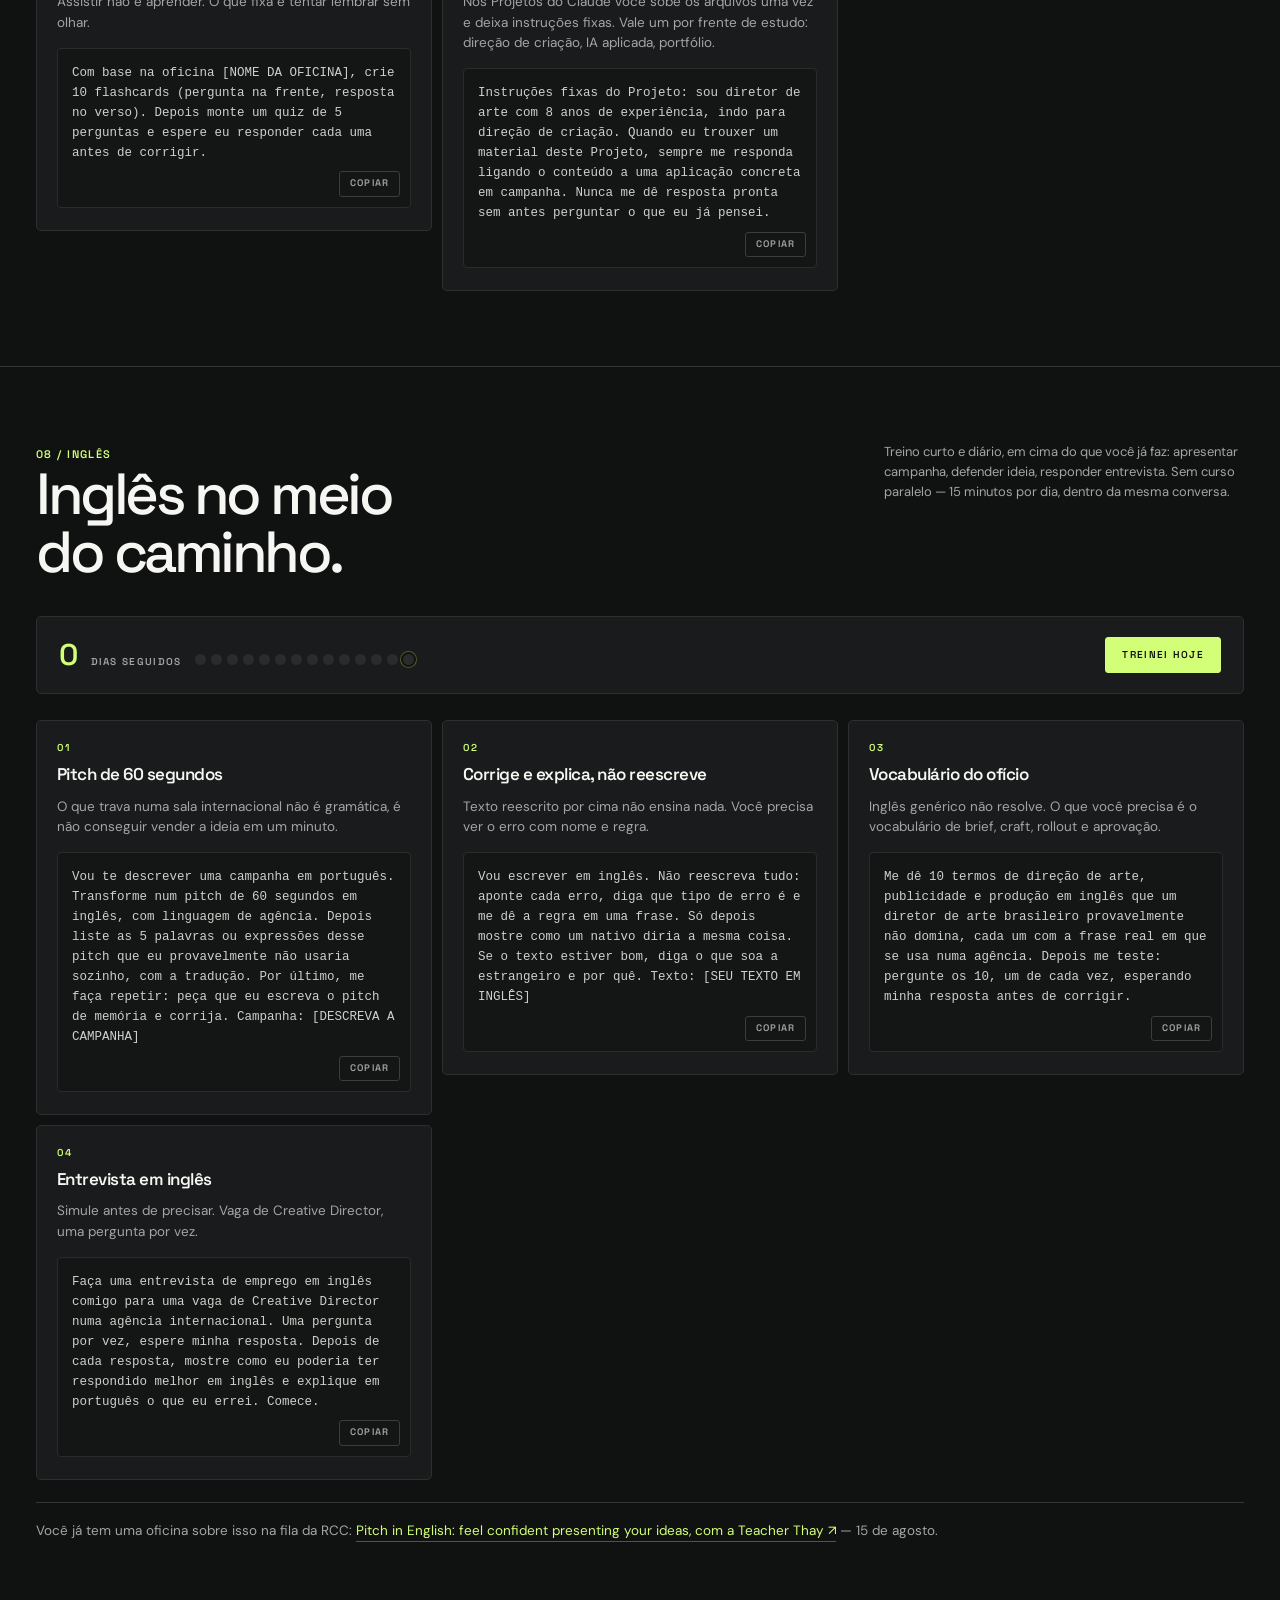
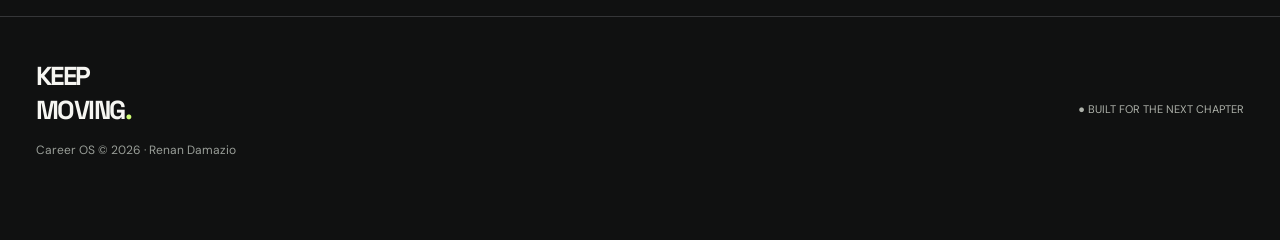
==== commit 889e6be9: "Career OS: secao 08 Ingles, com treino diario e prompts de pitch, correcao, vocabulario e entrevista" ====
--- a/carreira/index.html
+++ b/carreira/index.html
@@ -141,9 +141,28 @@
 .met-copiar:hover{border-color:var(--lime);color:var(--lime)}
 .met-copiar.ok{border-color:var(--lime);color:#101111;background:var(--lime)}
 @media (max-width:640px){.estudo{grid-template-columns:1fr}}
+
+/* 08 — Ingles */
+.ing-topo{display:flex;justify-content:space-between;align-items:center;gap:20px;flex-wrap:wrap;
+  background:var(--panel);border:1px solid #2e3030;border-radius:5px;padding:20px 22px;margin-bottom:26px}
+.ing-esq{display:flex;align-items:baseline;gap:14px;flex-wrap:wrap}
+.ing-conta{font:600 30px/1 'Space Grotesk',sans-serif;letter-spacing:-.05em;color:var(--lime)}
+.ing-rot{font:600 10px/1.5 'Space Grotesk',sans-serif;letter-spacing:.13em;text-transform:uppercase;color:var(--sub)}
+.ing-dots{display:flex;gap:5px}
+.ing-dots i{width:11px;height:11px;border-radius:50%;background:#2a2c2c;display:block}
+.ing-dots i.on{background:var(--lime)}
+.ing-dots i.hoje{box-shadow:0 0 0 2px #101111,0 0 0 3px #4e5a30}
+#ing-btn{background:var(--lime);color:#101111;border:1px solid var(--lime);border-radius:3px;
+  font:600 10px/1 'Space Grotesk',sans-serif;letter-spacing:.13em;text-transform:uppercase;padding:12px 16px;transition:.2s}
+#ing-btn:hover{background:transparent;color:var(--lime)}
+#ing-btn[data-feito]{background:transparent;color:var(--sub);border-color:#3a3d3d}
+.ing-oficina{display:block;margin-top:22px;padding-top:18px;border-top:1px solid var(--line);
+  font-size:13.5px;color:var(--sub);line-height:1.5}
+.ing-oficina a{color:var(--lime);border-bottom:1px solid #4e5a30;padding-bottom:2px}
+.ing-oficina a:hover{border-color:var(--lime)}
 </style></head>
 <body>
-<header><div class="wrap head"><a href="#inicio" class="brand">RENAN<span> / </span>CAREER OS</a><nav><a href="#visao">Visão</a><a href="#roadmap">Roadmap</a><a href="#red2go">RED2GO</a><a href="#execucao">Execução</a><a href="#notas">Notas</a><a href="#estudo">Estudo</a></nav><span class="micro muted">PERSONAL SPACE · V1.0</span></div></header>
+<header><div class="wrap head"><a href="#inicio" class="brand">RENAN<span> / </span>CAREER OS</a><nav><a href="#visao">Visão</a><a href="#roadmap">Roadmap</a><a href="#red2go">RED2GO</a><a href="#execucao">Execução</a><a href="#notas">Notas</a><a href="#estudo">Estudo</a><a href="#ingles">Inglês</a></nav><span class="micro muted">PERSONAL SPACE · V1.0</span></div></header>
 <main id="inicio">
 <div class="wrap"><div class="hero"><div class="hero-top"><span class="eyebrow accent">Career strategy / 2027—2030</span><span class="pill">Redhook Creative Community · RCC E5/26</span></div><div class="hero-meio"><h1>THE NEXT<br><em>CREATIVE</em><br>CHAPTER.</h1>
 <div class="hero-dir">
@@ -187,6 +206,13 @@
 <article class="met"><span class="met-num">04</span><h3>Flashcards e quiz para fixar</h3><p>Assistir não é aprender. O que fixa é tentar lembrar sem olhar.</p><div class="met-prompt"><code></code><button type="button" class="met-copiar">Copiar</button></div></article>
 <article class="met"><span class="met-num">05</span><h3>Um Projeto por disciplina</h3><p>Nos Projetos do Claude você sobe os arquivos uma vez e deixa instruções fixas. Vale um por frente de estudo: direção de criação, IA aplicada, portfólio.</p><div class="met-prompt"><code></code><button type="button" class="met-copiar">Copiar</button></div></article>
 </div></div></section>
+
+<section id="ingles"><div class="wrap"><div class="section-head"><div><span class="eyebrow accent">08 / Inglês</span><h2>Inglês no meio<br>do caminho.</h2></div><p class="section-note">Treino curto e diário, em cima do que você já faz: apresentar campanha, defender ideia, responder entrevista. Sem curso paralelo — 15 minutos por dia, dentro da mesma conversa.</p></div><div class="ing-topo"><div class="ing-esq"><span class="ing-conta" id="ing-conta">0</span><span class="ing-rot" id="ing-rot">dias seguidos</span><span class="ing-dots" id="ing-dots"></span></div><button type="button" id="ing-btn">Treinei hoje</button></div><div class="estudo" id="ingles-lista">
+<article class="met"><span class="met-num">01</span><h3>Pitch de 60 segundos</h3><p>O que trava numa sala internacional não é gramática, é não conseguir vender a ideia em um minuto.</p><div class="met-prompt"><code></code><button type="button" class="met-copiar">Copiar</button></div></article>
+<article class="met"><span class="met-num">02</span><h3>Corrige e explica, não reescreve</h3><p>Texto reescrito por cima não ensina nada. Você precisa ver o erro com nome e regra.</p><div class="met-prompt"><code></code><button type="button" class="met-copiar">Copiar</button></div></article>
+<article class="met"><span class="met-num">03</span><h3>Vocabulário do ofício</h3><p>Inglês genérico não resolve. O que você precisa é o vocabulário de brief, craft, rollout e aprovação.</p><div class="met-prompt"><code></code><button type="button" class="met-copiar">Copiar</button></div></article>
+<article class="met"><span class="met-num">04</span><h3>Entrevista em inglês</h3><p>Simule antes de precisar. Vaga de Creative Director, uma pergunta por vez.</p><div class="met-prompt"><code></code><button type="button" class="met-copiar">Copiar</button></div></article>
+</div><p class="ing-oficina">Você já tem uma oficina sobre isso na fila da RCC: <a href="https://vimeo.com/redhookschool/pitch-in-english-mof-rcc-e226?share=copy&amp;fl=sv&amp;fe=ci" target="_blank" rel="noopener">Pitch in English: feel confident presenting your ideas, com a Teacher Thay &#8599;</a> &mdash; 15 de agosto.</p></div></section>
 </main>
 <div class="wrap"><footer class="footer"><div><div class="brand">KEEP<br>MOVING<span class="accent">.</span></div><p class="notice">Career OS © 2026 · Renan Damazio</p></div><div class="chip">● BUILT FOR THE NEXT CHAPTER</div></footer></div>
 <script>
@@ -354,4 +380,67 @@
 });
 })();
 </script>
+
+<script>
+(function(){
+'use strict';
+var PROMPTS = ["Vou te descrever uma campanha em português. Transforme num pitch de 60 segundos em inglês, com linguagem de agência. Depois liste as 5 palavras ou expressões desse pitch que eu provavelmente não usaria sozinho, com a tradução. Por último, me faça repetir: peça que eu escreva o pitch de memória e corrija. Campanha: [DESCREVA A CAMPANHA]", "Vou escrever em inglês. Não reescreva tudo: aponte cada erro, diga que tipo de erro é e me dê a regra em uma frase. Só depois mostre como um nativo diria a mesma coisa. Se o texto estiver bom, diga o que soa a estrangeiro e por quê. Texto: [SEU TEXTO EM INGLÊS]", "Me dê 10 termos de direção de arte, publicidade e produção em inglês que um diretor de arte brasileiro provavelmente não domina, cada um com a frase real em que se usa numa agência. Depois me teste: pergunte os 10, um de cada vez, esperando minha resposta antes de corrigir.", "Faça uma entrevista de emprego em inglês comigo para uma vaga de Creative Director numa agência internacional. Uma pergunta por vez, espere minha resposta. Depois de cada resposta, mostre como eu poderia ter respondido melhor em inglês e explique em português o que eu errei. Comece."];
+var cartoes = document.querySelectorAll('#ingles-lista .met');
+Array.prototype.forEach.call(cartoes, function(c, i){
+  var code = c.querySelector('code');
+  code.textContent = PROMPTS[i];
+  c.querySelector('.met-copiar').addEventListener('click', function(){
+    var btn = this;
+    function feito(){ btn.textContent = 'Copiado'; btn.classList.add('ok');
+      setTimeout(function(){ btn.textContent = 'Copiar'; btn.classList.remove('ok') }, 1800) }
+    if (navigator.clipboard && navigator.clipboard.writeText) navigator.clipboard.writeText(PROMPTS[i]).then(feito, sel);
+    else sel();
+    function sel(){ var r = document.createRange(); r.selectNodeContents(code);
+      var s = getSelection(); s.removeAllRanges(); s.addRange(r);
+      try{ document.execCommand('copy'); feito() }catch(e){ btn.textContent = 'Selecione e copie' } }
+  });
+});
+
+/* treino diario */
+var chave = 'renan-ingles-v1';
+var dias = [];
+try{ dias = JSON.parse(localStorage.getItem(chave) || '[]') }catch(e){}
+function hoje(){ var d = new Date(); return d.getFullYear() + '-' + ('0'+(d.getMonth()+1)).slice(-2) + '-' + ('0'+d.getDate()).slice(-2) }
+function diaAtras(n){ var d = new Date(); d.setDate(d.getDate() - n);
+  return d.getFullYear() + '-' + ('0'+(d.getMonth()+1)).slice(-2) + '-' + ('0'+d.getDate()).slice(-2) }
+function seguidos(){
+  var n = 0;
+  if (dias.indexOf(hoje()) < 0 && dias.indexOf(diaAtras(1)) < 0) return 0;
+  var i = dias.indexOf(hoje()) >= 0 ? 0 : 1;
+  while (dias.indexOf(diaAtras(i)) >= 0){ n++; i++ }
+  return n;
+}
+var caixaDots = document.getElementById('ing-dots');
+var btn = document.getElementById('ing-btn');
+function pintar(){
+  var n = seguidos();
+  document.getElementById('ing-conta').textContent = n;
+  document.getElementById('ing-rot').textContent = n === 1 ? 'dia seguido' : 'dias seguidos';
+  caixaDots.innerHTML = '';
+  for (var k = 13; k >= 0; k--){
+    var i = document.createElement('i');
+    if (dias.indexOf(diaAtras(k)) >= 0) i.className = 'on';
+    if (k === 0) i.className += ' hoje';
+    i.title = diaAtras(k).split('-').reverse().slice(0,2).join('/');
+    caixaDots.appendChild(i);
+  }
+  var feito = dias.indexOf(hoje()) >= 0;
+  btn.textContent = feito ? 'Feito hoje \u2713' : 'Treinei hoje';
+  if (feito) btn.setAttribute('data-feito',''); else btn.removeAttribute('data-feito');
+}
+btn.addEventListener('click', function(){
+  var h = hoje(), i = dias.indexOf(h);
+  if (i >= 0) dias.splice(i, 1); else dias.push(h);
+  dias = dias.slice(-400);
+  try{ localStorage.setItem(chave, JSON.stringify(dias)) }catch(e){}
+  pintar();
+});
+pintar();
+})();
+</script>
 </body></html>
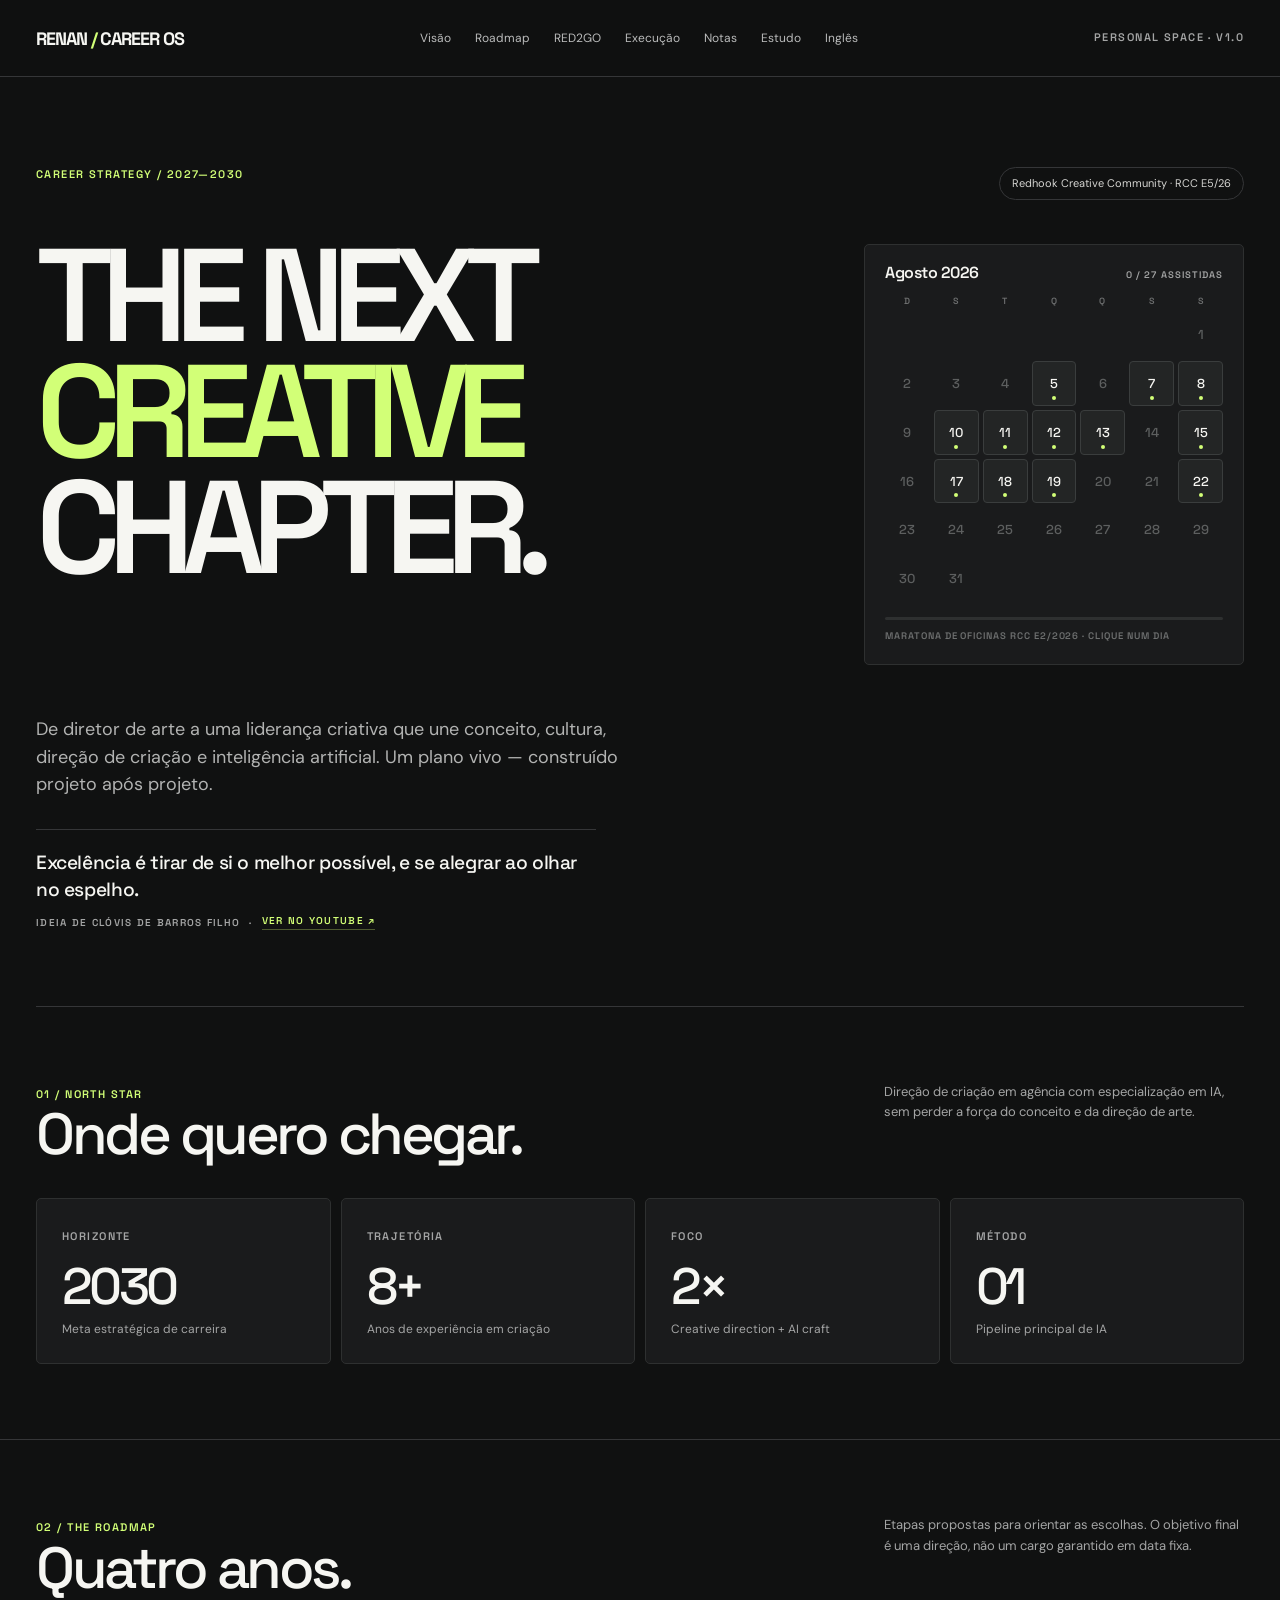
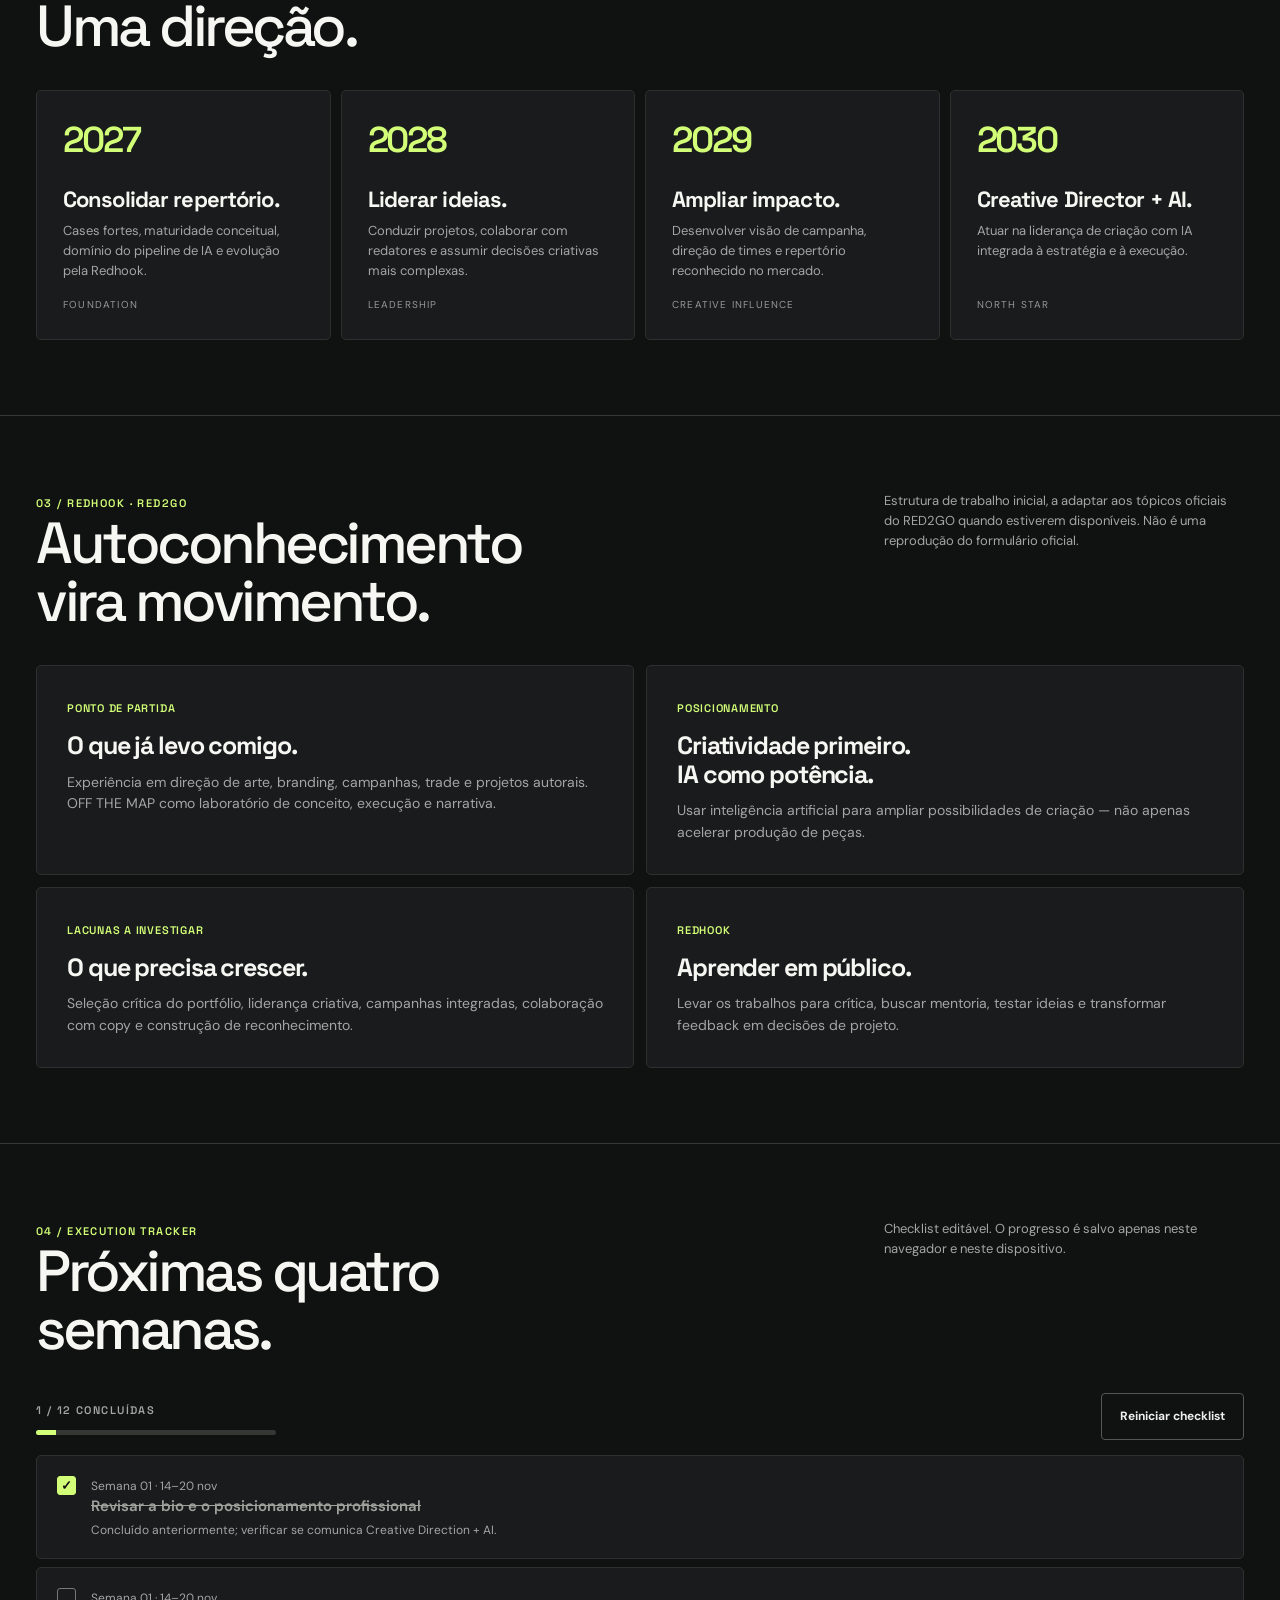
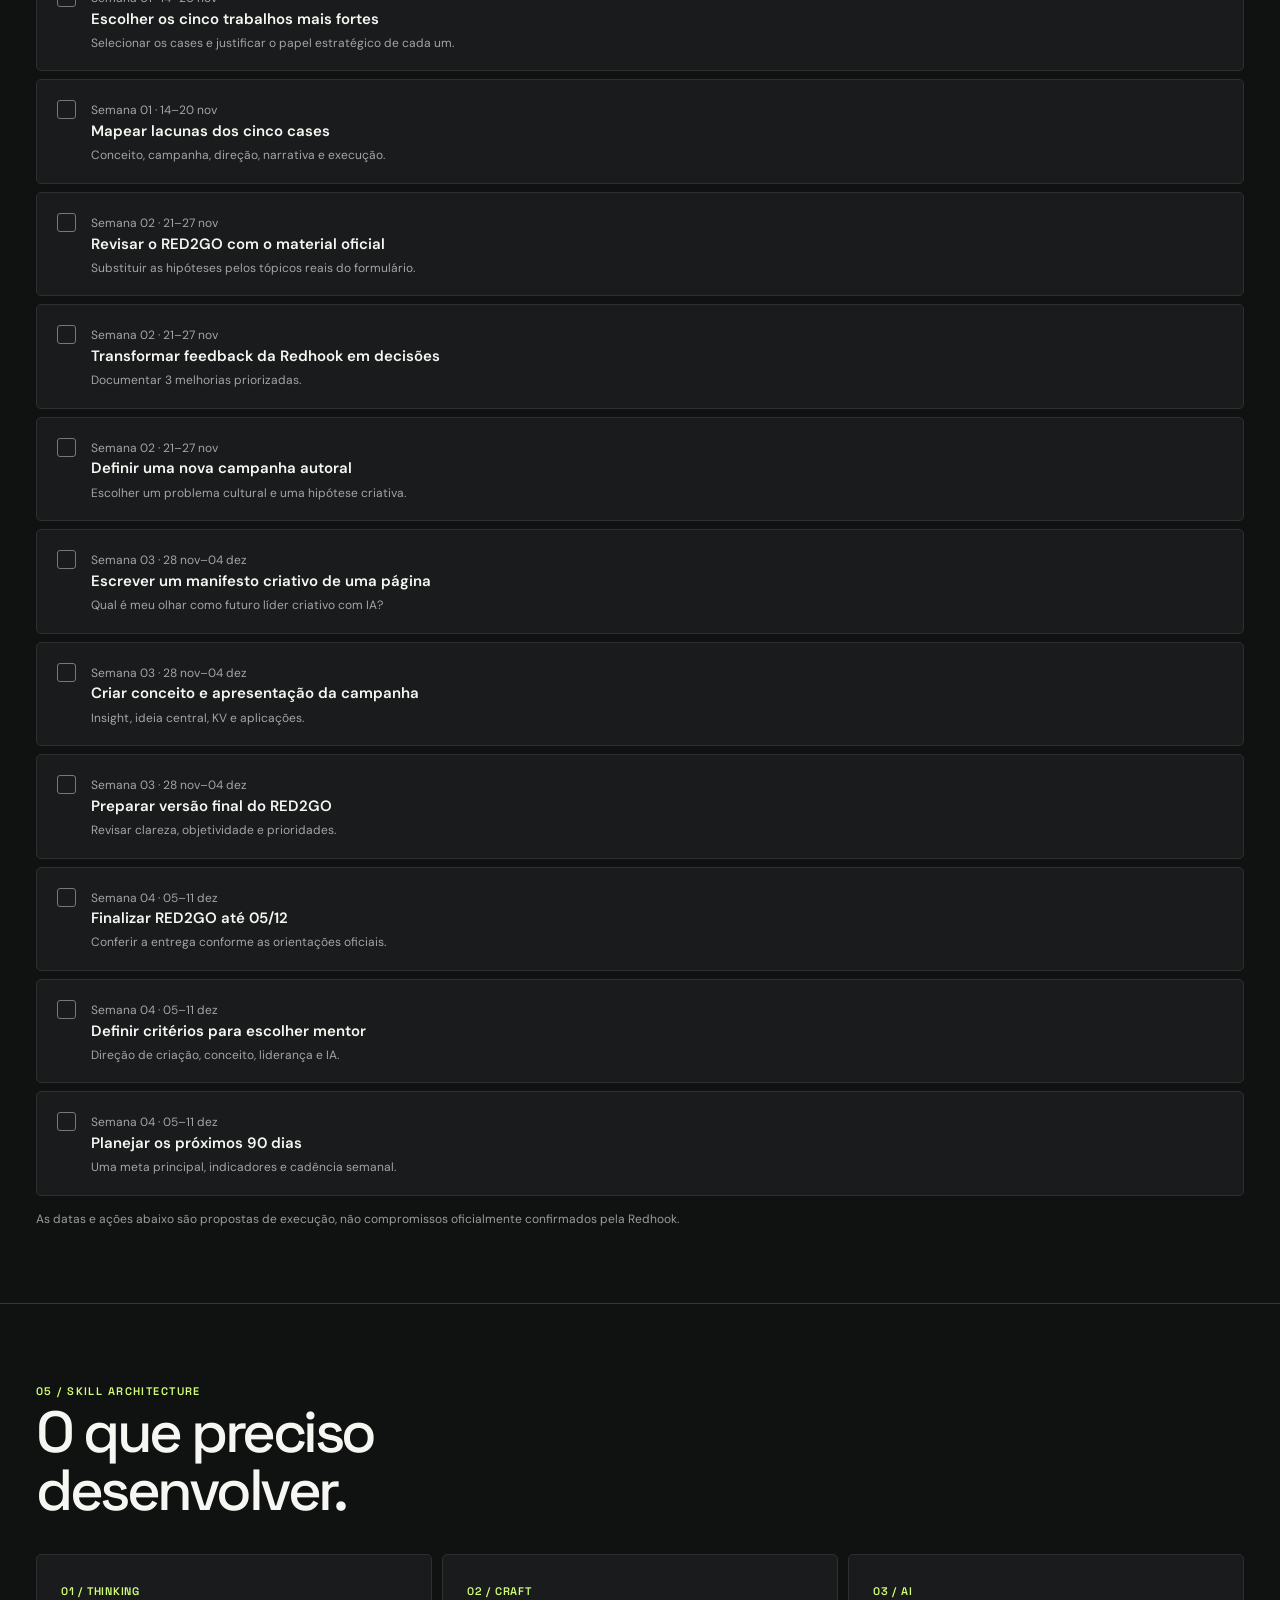
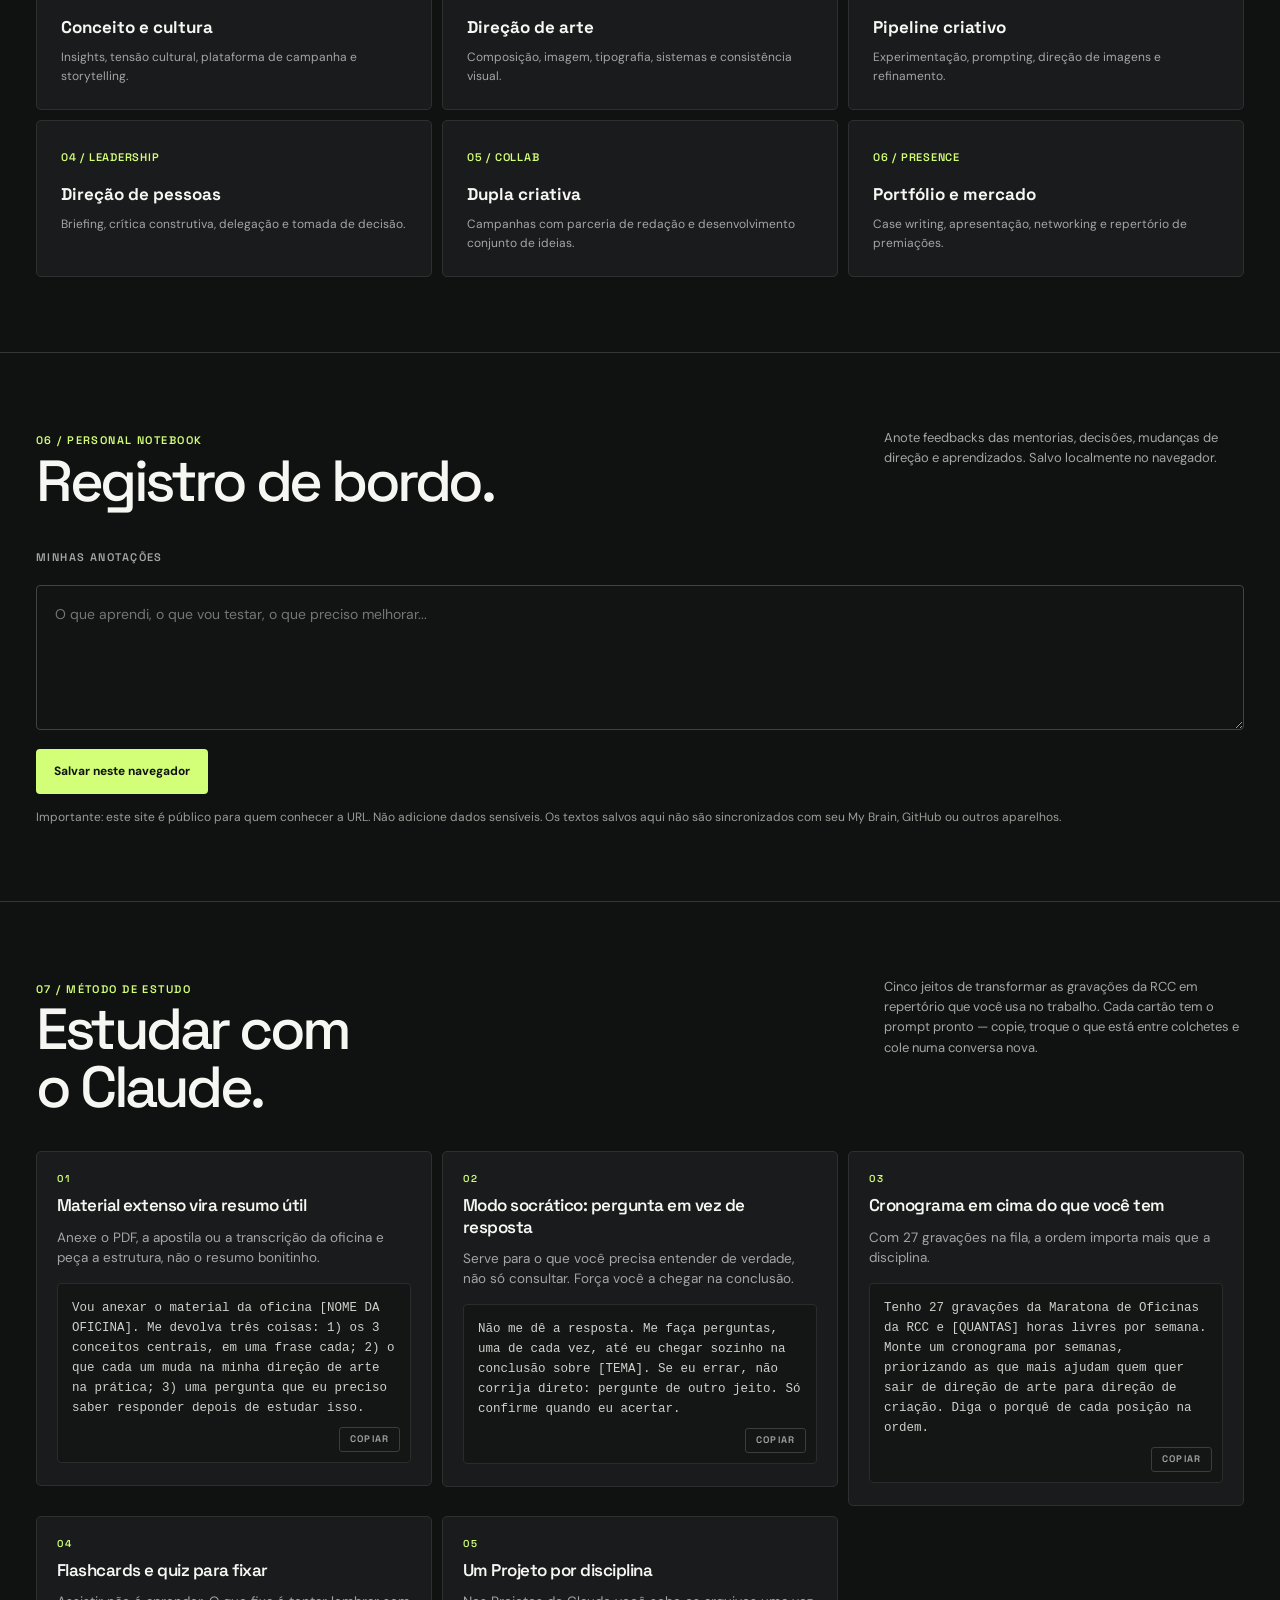
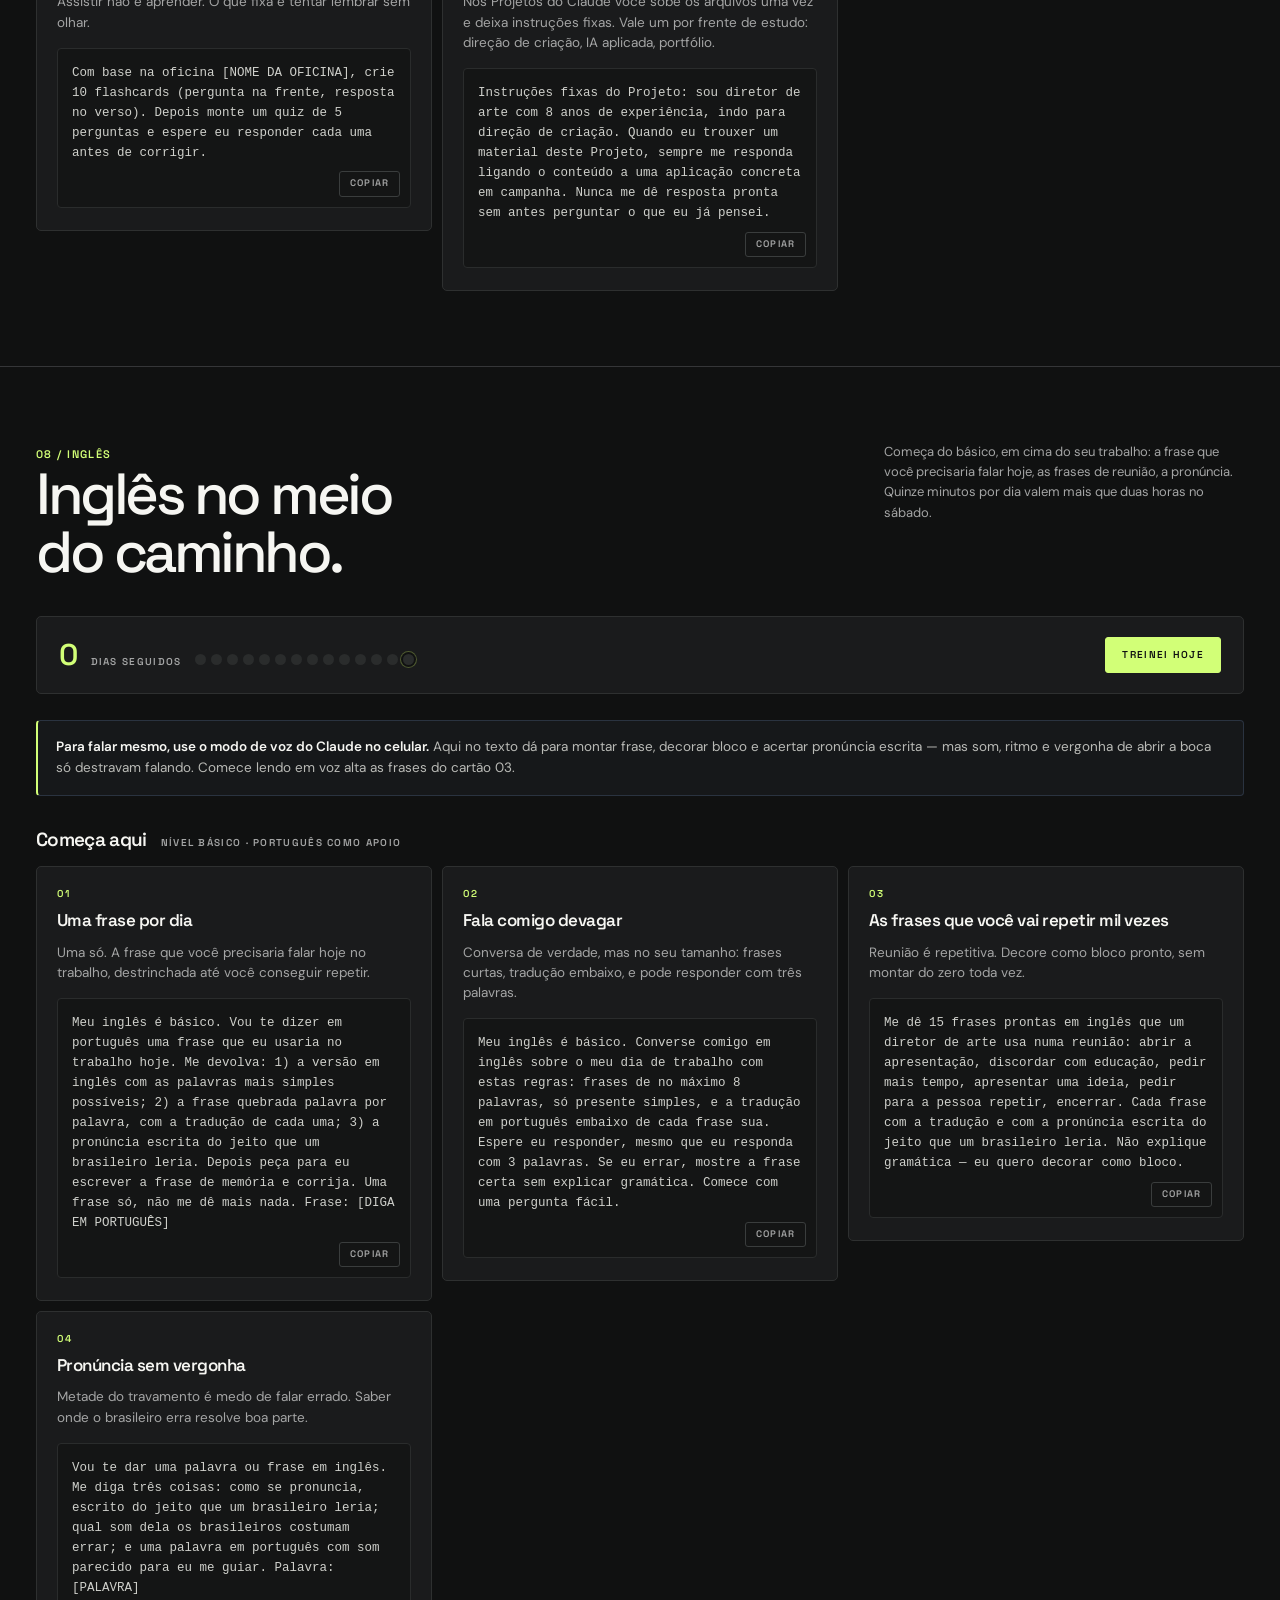
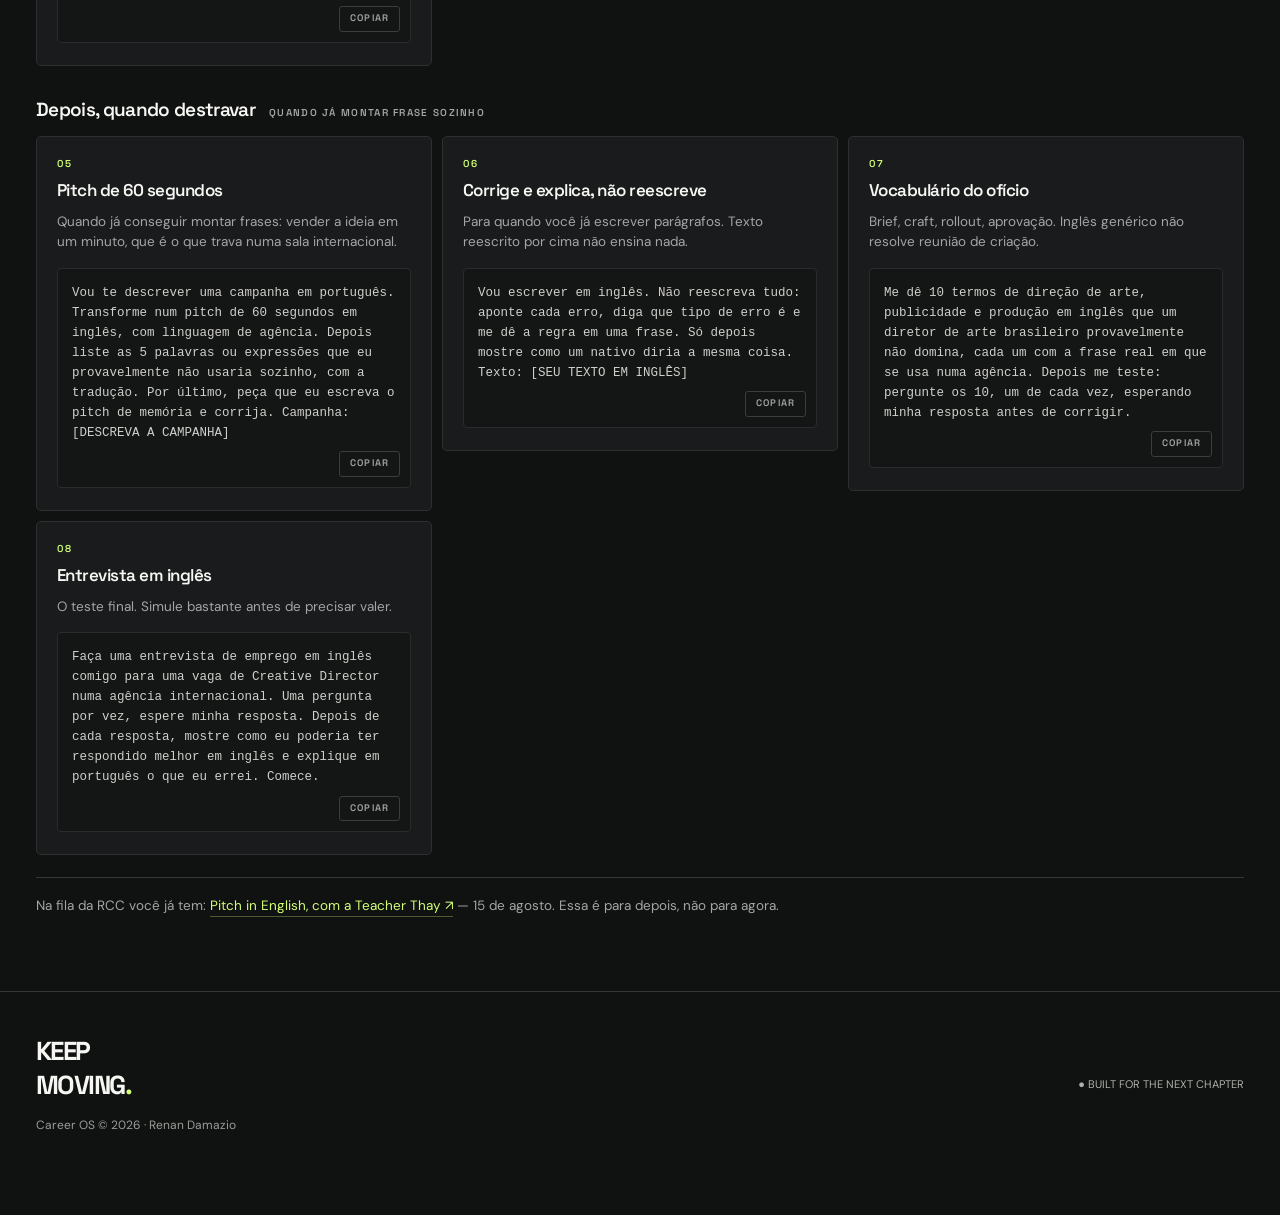
==== commit 28056f40: "Ingles: refeito para nivel basico, com trilha Comeca aqui e os avancados separados Co-Authored-By: C" ====
--- a/carreira/index.html
+++ b/carreira/index.html
@@ -160,6 +160,14 @@
   font-size:13.5px;color:var(--sub);line-height:1.5}
 .ing-oficina a{color:var(--lime);border-bottom:1px solid #4e5a30;padding-bottom:2px}
 .ing-oficina a:hover{border-color:var(--lime)}
+
+.ing-faixa{display:flex;align-items:baseline;gap:14px;margin:34px 0 16px;flex-wrap:wrap}
+.ing-faixa h3{font:600 19px/1 'Space Grotesk',sans-serif;letter-spacing:-.035em;margin:0}
+.ing-faixa span{font:600 10px/1.5 'Space Grotesk',sans-serif;letter-spacing:.13em;text-transform:uppercase;color:var(--sub)}
+.ing-faixa:first-of-type{margin-top:4px}
+.ing-aviso{background:#16181a;border:1px solid #2a3340;border-left:2px solid var(--lime);border-radius:4px;
+  padding:16px 18px;margin:0 0 4px;font-size:13.5px;line-height:1.55;color:#b9bab6}
+.ing-aviso b{color:var(--white);font-weight:600}
 </style></head>
 <body>
 <header><div class="wrap head"><a href="#inicio" class="brand">RENAN<span> / </span>CAREER OS</a><nav><a href="#visao">Visão</a><a href="#roadmap">Roadmap</a><a href="#red2go">RED2GO</a><a href="#execucao">Execução</a><a href="#notas">Notas</a><a href="#estudo">Estudo</a><a href="#ingles">Inglês</a></nav><span class="micro muted">PERSONAL SPACE · V1.0</span></div></header>
@@ -207,12 +215,19 @@
 <article class="met"><span class="met-num">05</span><h3>Um Projeto por disciplina</h3><p>Nos Projetos do Claude você sobe os arquivos uma vez e deixa instruções fixas. Vale um por frente de estudo: direção de criação, IA aplicada, portfólio.</p><div class="met-prompt"><code></code><button type="button" class="met-copiar">Copiar</button></div></article>
 </div></div></section>
 
-<section id="ingles"><div class="wrap"><div class="section-head"><div><span class="eyebrow accent">08 / Inglês</span><h2>Inglês no meio<br>do caminho.</h2></div><p class="section-note">Treino curto e diário, em cima do que você já faz: apresentar campanha, defender ideia, responder entrevista. Sem curso paralelo — 15 minutos por dia, dentro da mesma conversa.</p></div><div class="ing-topo"><div class="ing-esq"><span class="ing-conta" id="ing-conta">0</span><span class="ing-rot" id="ing-rot">dias seguidos</span><span class="ing-dots" id="ing-dots"></span></div><button type="button" id="ing-btn">Treinei hoje</button></div><div class="estudo" id="ingles-lista">
-<article class="met"><span class="met-num">01</span><h3>Pitch de 60 segundos</h3><p>O que trava numa sala internacional não é gramática, é não conseguir vender a ideia em um minuto.</p><div class="met-prompt"><code></code><button type="button" class="met-copiar">Copiar</button></div></article>
-<article class="met"><span class="met-num">02</span><h3>Corrige e explica, não reescreve</h3><p>Texto reescrito por cima não ensina nada. Você precisa ver o erro com nome e regra.</p><div class="met-prompt"><code></code><button type="button" class="met-copiar">Copiar</button></div></article>
-<article class="met"><span class="met-num">03</span><h3>Vocabulário do ofício</h3><p>Inglês genérico não resolve. O que você precisa é o vocabulário de brief, craft, rollout e aprovação.</p><div class="met-prompt"><code></code><button type="button" class="met-copiar">Copiar</button></div></article>
-<article class="met"><span class="met-num">04</span><h3>Entrevista em inglês</h3><p>Simule antes de precisar. Vaga de Creative Director, uma pergunta por vez.</p><div class="met-prompt"><code></code><button type="button" class="met-copiar">Copiar</button></div></article>
-</div><p class="ing-oficina">Você já tem uma oficina sobre isso na fila da RCC: <a href="https://vimeo.com/redhookschool/pitch-in-english-mof-rcc-e226?share=copy&amp;fl=sv&amp;fe=ci" target="_blank" rel="noopener">Pitch in English: feel confident presenting your ideas, com a Teacher Thay &#8599;</a> &mdash; 15 de agosto.</p></div></section>
+
+
+<section id="ingles"><div class="wrap"><div class="section-head"><div><span class="eyebrow accent">08 / Inglês</span><h2>Inglês no meio<br>do caminho.</h2></div><p class="section-note">Começa do básico, em cima do seu trabalho: a frase que você precisaria falar hoje, as frases de reunião, a pronúncia. Quinze minutos por dia valem mais que duas horas no sábado.</p></div><div class="ing-topo"><div class="ing-esq"><span class="ing-conta" id="ing-conta">0</span><span class="ing-rot" id="ing-rot">dias seguidos</span><span class="ing-dots" id="ing-dots"></span></div><button type="button" id="ing-btn">Treinei hoje</button></div><p class="ing-aviso"><b>Para falar mesmo, use o modo de voz do Claude no celular.</b> Aqui no texto dá para montar frase, decorar bloco e acertar pronúncia escrita — mas som, ritmo e vergonha de abrir a boca só destravam falando. Comece lendo em voz alta as frases do cartão 03.</p><div class="ing-faixa"><h3>Começa aqui</h3><span>nível básico &middot; português como apoio</span></div><div class="estudo">
+<article class="met"><span class="met-num">01</span><h3>Uma frase por dia</h3><p>Uma só. A frase que você precisaria falar hoje no trabalho, destrinchada até você conseguir repetir.</p><div class="met-prompt"><code></code><button type="button" class="met-copiar">Copiar</button></div></article>
+<article class="met"><span class="met-num">02</span><h3>Fala comigo devagar</h3><p>Conversa de verdade, mas no seu tamanho: frases curtas, tradução embaixo, e pode responder com três palavras.</p><div class="met-prompt"><code></code><button type="button" class="met-copiar">Copiar</button></div></article>
+<article class="met"><span class="met-num">03</span><h3>As frases que você vai repetir mil vezes</h3><p>Reunião é repetitiva. Decore como bloco pronto, sem montar do zero toda vez.</p><div class="met-prompt"><code></code><button type="button" class="met-copiar">Copiar</button></div></article>
+<article class="met"><span class="met-num">04</span><h3>Pronúncia sem vergonha</h3><p>Metade do travamento é medo de falar errado. Saber onde o brasileiro erra resolve boa parte.</p><div class="met-prompt"><code></code><button type="button" class="met-copiar">Copiar</button></div></article>
+</div><div class="ing-faixa"><h3>Depois, quando destravar</h3><span>quando já montar frase sozinho</span></div><div class="estudo">
+<article class="met"><span class="met-num">05</span><h3>Pitch de 60 segundos</h3><p>Quando já conseguir montar frases: vender a ideia em um minuto, que é o que trava numa sala internacional.</p><div class="met-prompt"><code></code><button type="button" class="met-copiar">Copiar</button></div></article>
+<article class="met"><span class="met-num">06</span><h3>Corrige e explica, não reescreve</h3><p>Para quando você já escrever parágrafos. Texto reescrito por cima não ensina nada.</p><div class="met-prompt"><code></code><button type="button" class="met-copiar">Copiar</button></div></article>
+<article class="met"><span class="met-num">07</span><h3>Vocabulário do ofício</h3><p>Brief, craft, rollout, aprovação. Inglês genérico não resolve reunião de criação.</p><div class="met-prompt"><code></code><button type="button" class="met-copiar">Copiar</button></div></article>
+<article class="met"><span class="met-num">08</span><h3>Entrevista em inglês</h3><p>O teste final. Simule bastante antes de precisar valer.</p><div class="met-prompt"><code></code><button type="button" class="met-copiar">Copiar</button></div></article>
+</div><p class="ing-oficina">Na fila da RCC você já tem: <a href="https://vimeo.com/redhookschool/pitch-in-english-mof-rcc-e226?share=copy&amp;fl=sv&amp;fe=ci" target="_blank" rel="noopener">Pitch in English, com a Teacher Thay &#8599;</a> &mdash; 15 de agosto. Essa é para depois, não para agora.</p></div></section>
 </main>
 <div class="wrap"><footer class="footer"><div><div class="brand">KEEP<br>MOVING<span class="accent">.</span></div><p class="notice">Career OS © 2026 · Renan Damazio</p></div><div class="chip">● BUILT FOR THE NEXT CHAPTER</div></footer></div>
 <script>
@@ -381,11 +396,13 @@
 })();
 </script>
 
+
+
 <script>
 (function(){
 'use strict';
-var PROMPTS = ["Vou te descrever uma campanha em português. Transforme num pitch de 60 segundos em inglês, com linguagem de agência. Depois liste as 5 palavras ou expressões desse pitch que eu provavelmente não usaria sozinho, com a tradução. Por último, me faça repetir: peça que eu escreva o pitch de memória e corrija. Campanha: [DESCREVA A CAMPANHA]", "Vou escrever em inglês. Não reescreva tudo: aponte cada erro, diga que tipo de erro é e me dê a regra em uma frase. Só depois mostre como um nativo diria a mesma coisa. Se o texto estiver bom, diga o que soa a estrangeiro e por quê. Texto: [SEU TEXTO EM INGLÊS]", "Me dê 10 termos de direção de arte, publicidade e produção em inglês que um diretor de arte brasileiro provavelmente não domina, cada um com a frase real em que se usa numa agência. Depois me teste: pergunte os 10, um de cada vez, esperando minha resposta antes de corrigir.", "Faça uma entrevista de emprego em inglês comigo para uma vaga de Creative Director numa agência internacional. Uma pergunta por vez, espere minha resposta. Depois de cada resposta, mostre como eu poderia ter respondido melhor em inglês e explique em português o que eu errei. Comece."];
-var cartoes = document.querySelectorAll('#ingles-lista .met');
+var PROMPTS = ["Meu inglês é básico. Vou te dizer em português uma frase que eu usaria no trabalho hoje. Me devolva: 1) a versão em inglês com as palavras mais simples possíveis; 2) a frase quebrada palavra por palavra, com a tradução de cada uma; 3) a pronúncia escrita do jeito que um brasileiro leria. Depois peça para eu escrever a frase de memória e corrija. Uma frase só, não me dê mais nada. Frase: [DIGA EM PORTUGUÊS]", "Meu inglês é básico. Converse comigo em inglês sobre o meu dia de trabalho com estas regras: frases de no máximo 8 palavras, só presente simples, e a tradução em português embaixo de cada frase sua. Espere eu responder, mesmo que eu responda com 3 palavras. Se eu errar, mostre a frase certa sem explicar gramática. Comece com uma pergunta fácil.", "Me dê 15 frases prontas em inglês que um diretor de arte usa numa reunião: abrir a apresentação, discordar com educação, pedir mais tempo, apresentar uma ideia, pedir para a pessoa repetir, encerrar. Cada frase com a tradução e com a pronúncia escrita do jeito que um brasileiro leria. Não explique gramática — eu quero decorar como bloco.", "Vou te dar uma palavra ou frase em inglês. Me diga três coisas: como se pronuncia, escrito do jeito que um brasileiro leria; qual som dela os brasileiros costumam errar; e uma palavra em português com som parecido para eu me guiar. Palavra: [PALAVRA]", "Vou te descrever uma campanha em português. Transforme num pitch de 60 segundos em inglês, com linguagem de agência. Depois liste as 5 palavras ou expressões que eu provavelmente não usaria sozinho, com a tradução. Por último, peça que eu escreva o pitch de memória e corrija. Campanha: [DESCREVA A CAMPANHA]", "Vou escrever em inglês. Não reescreva tudo: aponte cada erro, diga que tipo de erro é e me dê a regra em uma frase. Só depois mostre como um nativo diria a mesma coisa. Texto: [SEU TEXTO EM INGLÊS]", "Me dê 10 termos de direção de arte, publicidade e produção em inglês que um diretor de arte brasileiro provavelmente não domina, cada um com a frase real em que se usa numa agência. Depois me teste: pergunte os 10, um de cada vez, esperando minha resposta antes de corrigir.", "Faça uma entrevista de emprego em inglês comigo para uma vaga de Creative Director numa agência internacional. Uma pergunta por vez, espere minha resposta. Depois de cada resposta, mostre como eu poderia ter respondido melhor em inglês e explique em português o que eu errei. Comece."];
+var cartoes = document.querySelectorAll('#ingles .met');
 Array.prototype.forEach.call(cartoes, function(c, i){
   var code = c.querySelector('code');
   code.textContent = PROMPTS[i];
@@ -401,40 +418,36 @@
   });
 });
 
-/* treino diario */
 var chave = 'renan-ingles-v1';
 var dias = [];
 try{ dias = JSON.parse(localStorage.getItem(chave) || '[]') }catch(e){}
-function hoje(){ var d = new Date(); return d.getFullYear() + '-' + ('0'+(d.getMonth()+1)).slice(-2) + '-' + ('0'+d.getDate()).slice(-2) }
-function diaAtras(n){ var d = new Date(); d.setDate(d.getDate() - n);
+function dia(n){ var d = new Date(); d.setDate(d.getDate() - n);
   return d.getFullYear() + '-' + ('0'+(d.getMonth()+1)).slice(-2) + '-' + ('0'+d.getDate()).slice(-2) }
 function seguidos(){
-  var n = 0;
-  if (dias.indexOf(hoje()) < 0 && dias.indexOf(diaAtras(1)) < 0) return 0;
-  var i = dias.indexOf(hoje()) >= 0 ? 0 : 1;
-  while (dias.indexOf(diaAtras(i)) >= 0){ n++; i++ }
+  if (dias.indexOf(dia(0)) < 0 && dias.indexOf(dia(1)) < 0) return 0;
+  var n = 0, i = dias.indexOf(dia(0)) >= 0 ? 0 : 1;
+  while (dias.indexOf(dia(i)) >= 0){ n++; i++ }
   return n;
 }
-var caixaDots = document.getElementById('ing-dots');
-var btn = document.getElementById('ing-btn');
+var dots = document.getElementById('ing-dots'), btn = document.getElementById('ing-btn');
 function pintar(){
   var n = seguidos();
   document.getElementById('ing-conta').textContent = n;
   document.getElementById('ing-rot').textContent = n === 1 ? 'dia seguido' : 'dias seguidos';
-  caixaDots.innerHTML = '';
+  dots.innerHTML = '';
   for (var k = 13; k >= 0; k--){
     var i = document.createElement('i');
-    if (dias.indexOf(diaAtras(k)) >= 0) i.className = 'on';
+    if (dias.indexOf(dia(k)) >= 0) i.className = 'on';
     if (k === 0) i.className += ' hoje';
-    i.title = diaAtras(k).split('-').reverse().slice(0,2).join('/');
-    caixaDots.appendChild(i);
+    i.title = dia(k).split('-').reverse().slice(0,2).join('/');
+    dots.appendChild(i);
   }
-  var feito = dias.indexOf(hoje()) >= 0;
-  btn.textContent = feito ? 'Feito hoje \u2713' : 'Treinei hoje';
-  if (feito) btn.setAttribute('data-feito',''); else btn.removeAttribute('data-feito');
+  var f = dias.indexOf(dia(0)) >= 0;
+  btn.textContent = f ? 'Feito hoje \u2713' : 'Treinei hoje';
+  if (f) btn.setAttribute('data-feito',''); else btn.removeAttribute('data-feito');
 }
 btn.addEventListener('click', function(){
-  var h = hoje(), i = dias.indexOf(h);
+  var h = dia(0), i = dias.indexOf(h);
   if (i >= 0) dias.splice(i, 1); else dias.push(h);
   dias = dias.slice(-400);
   try{ localStorage.setItem(chave, JSON.stringify(dias)) }catch(e){}
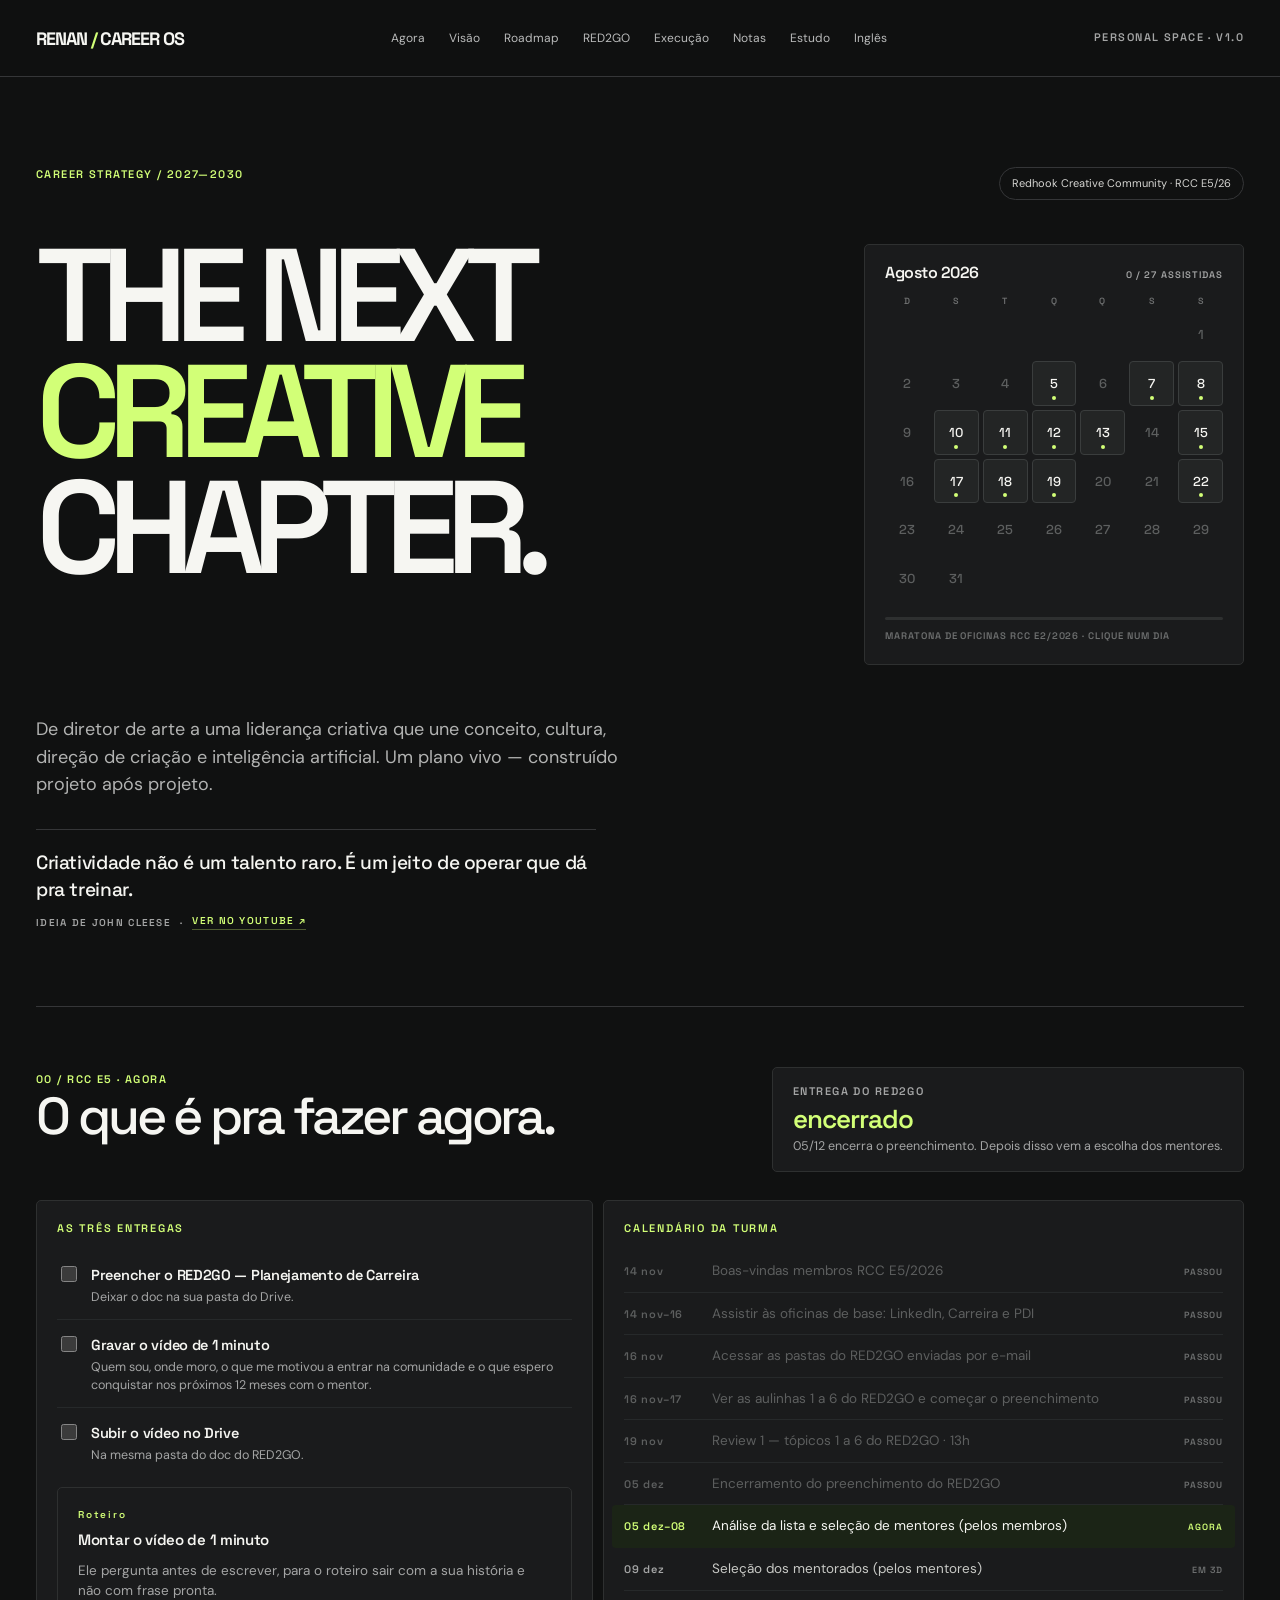
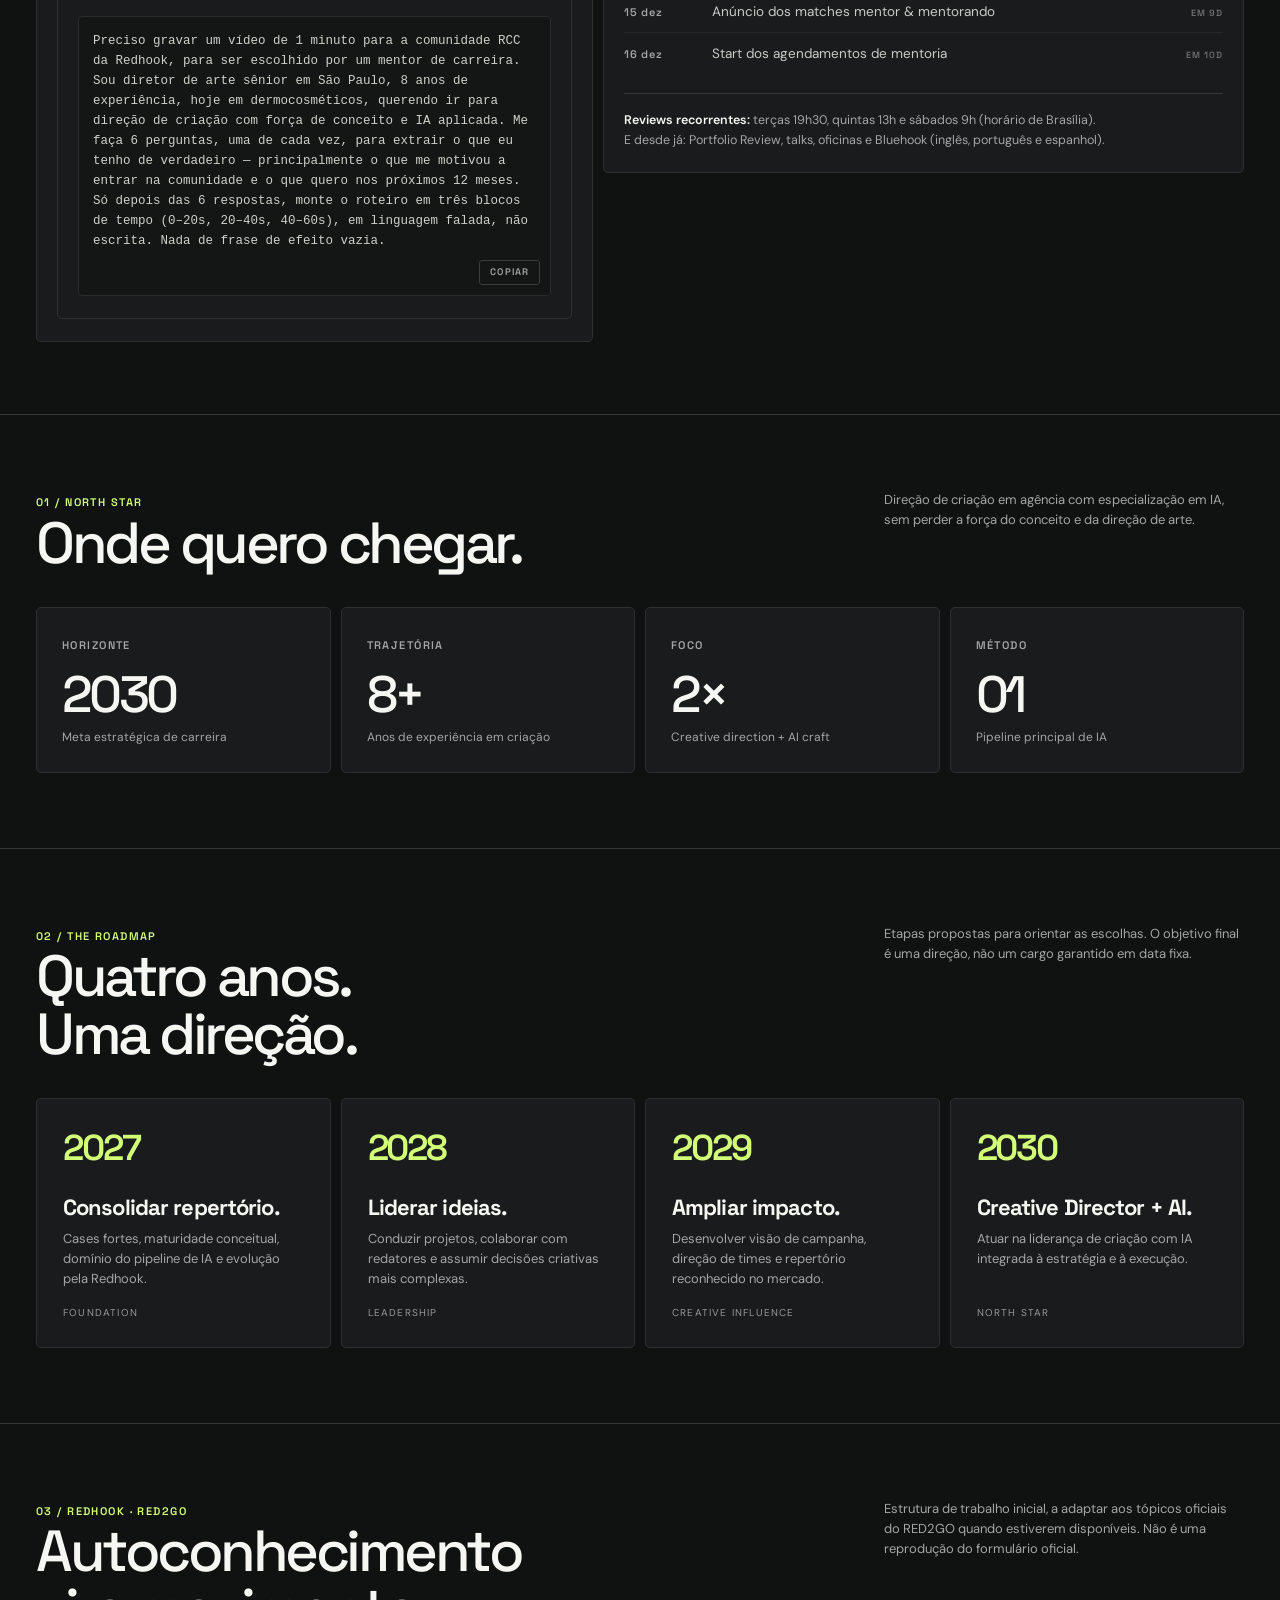
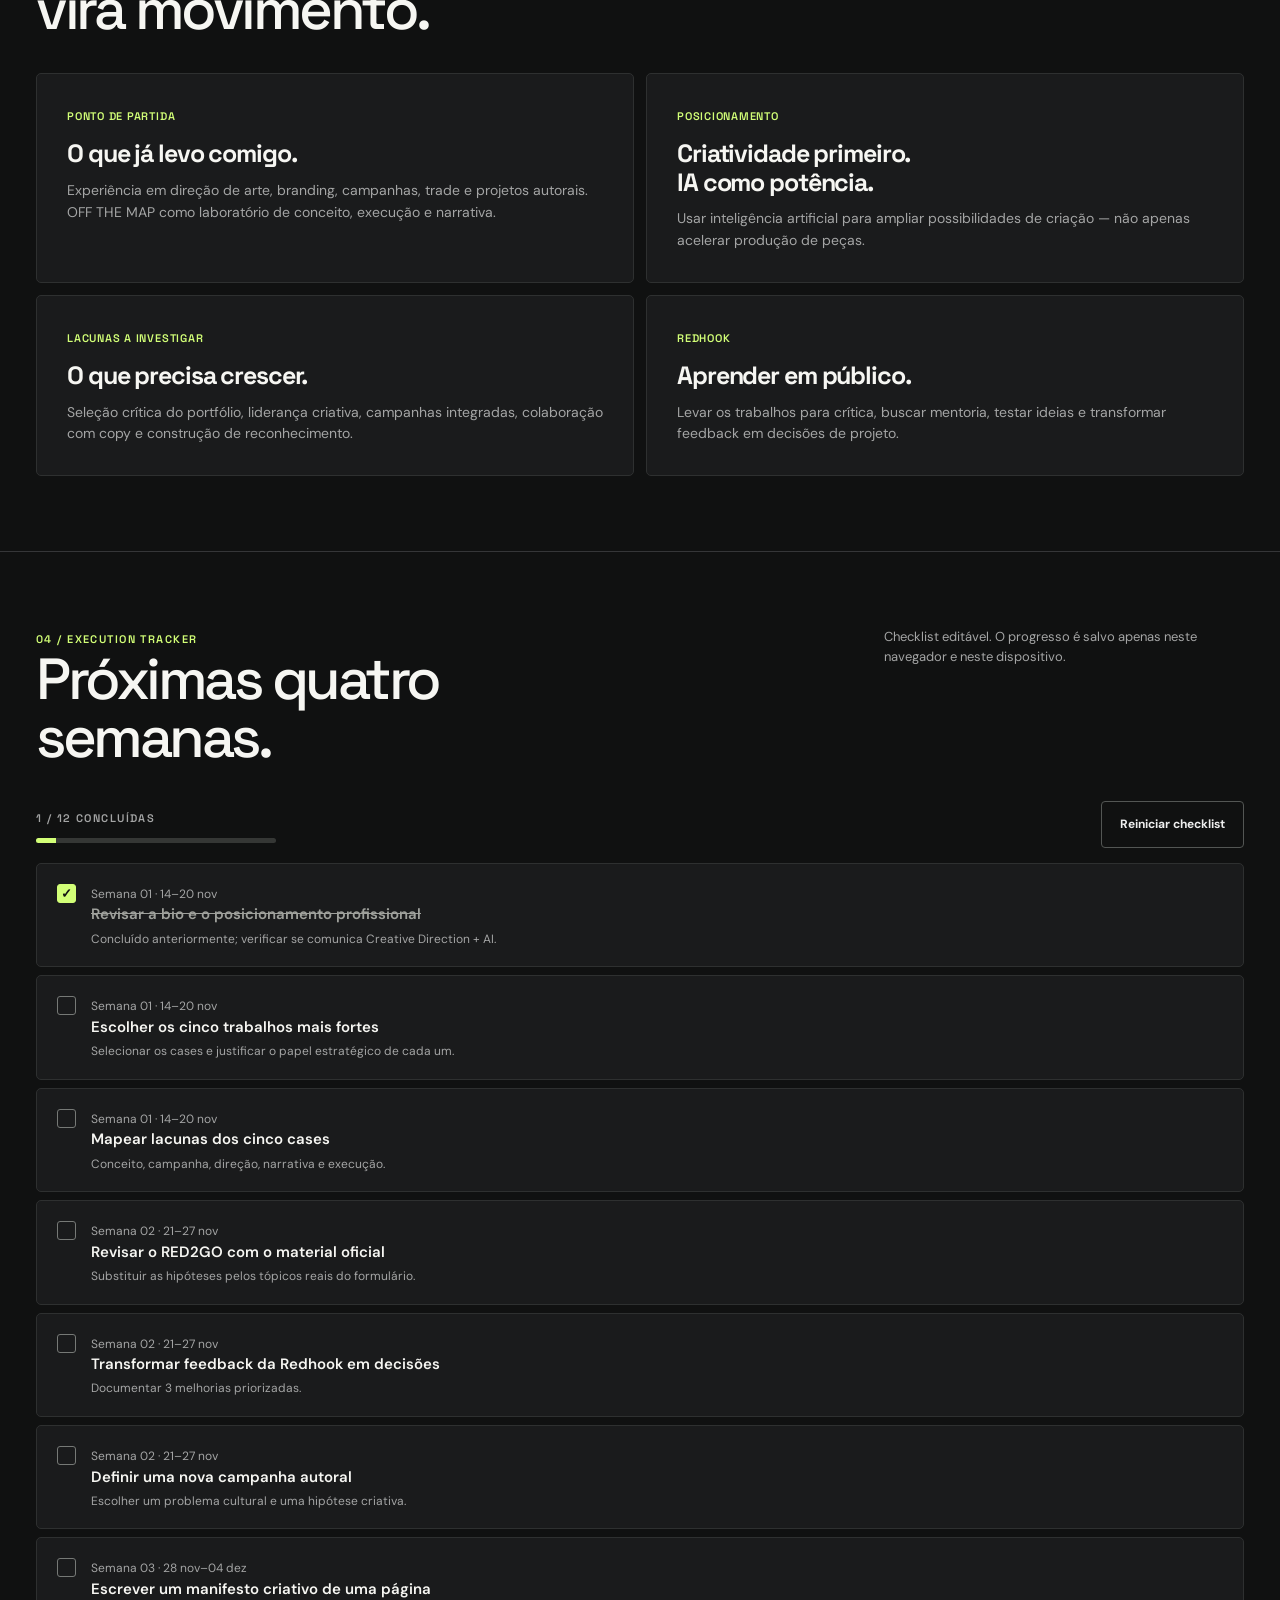
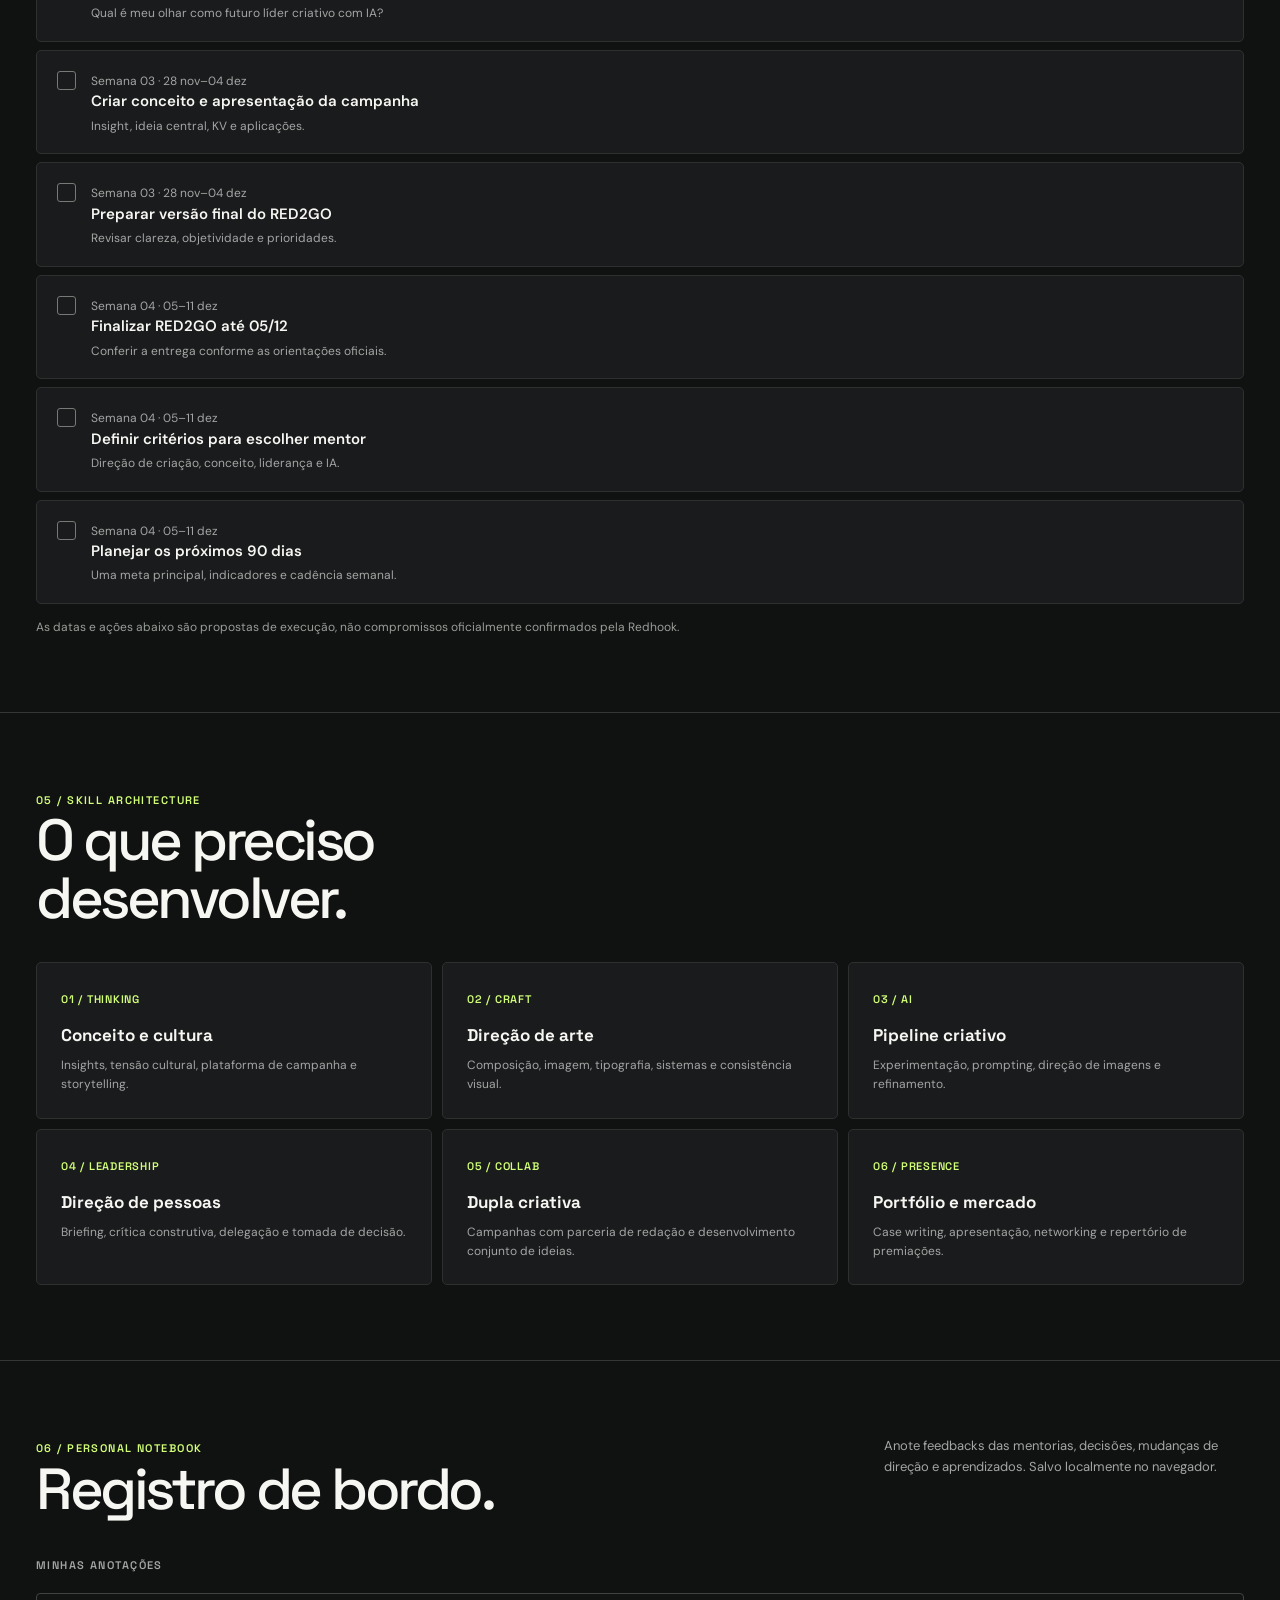
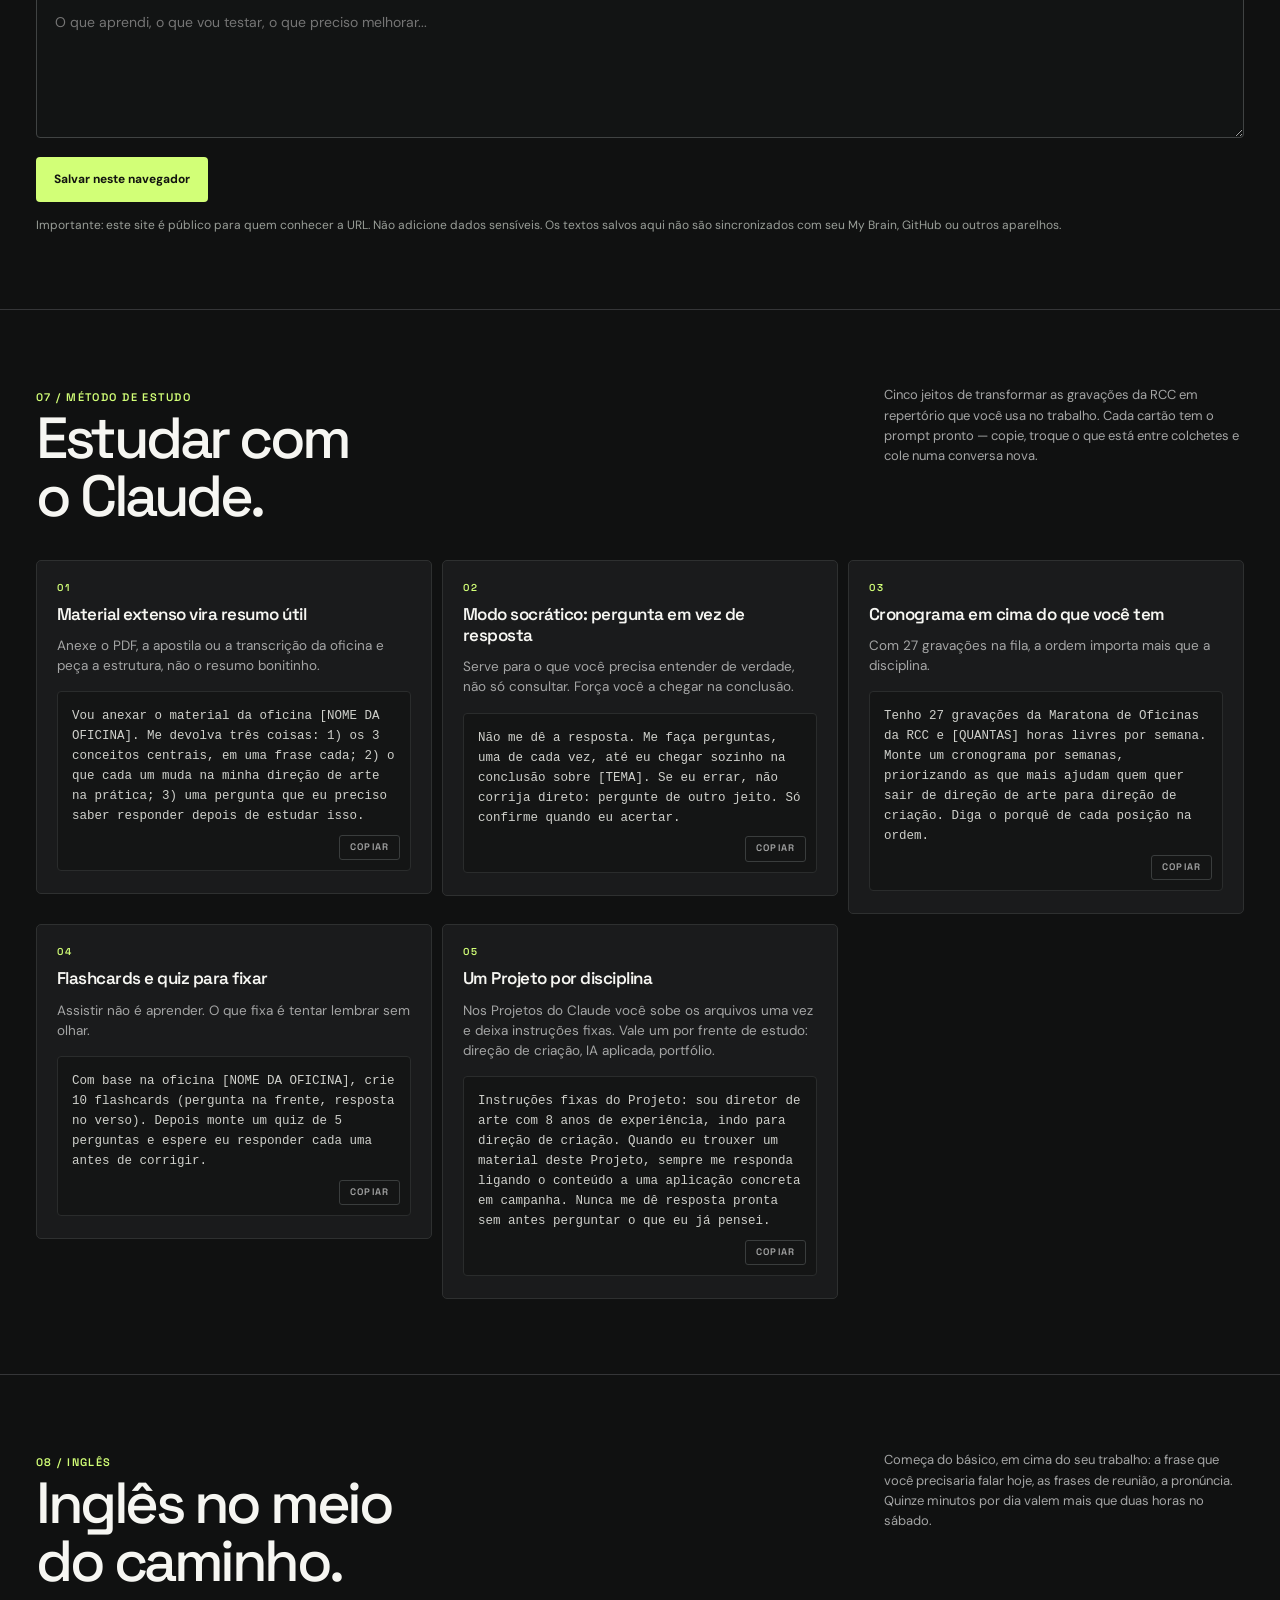
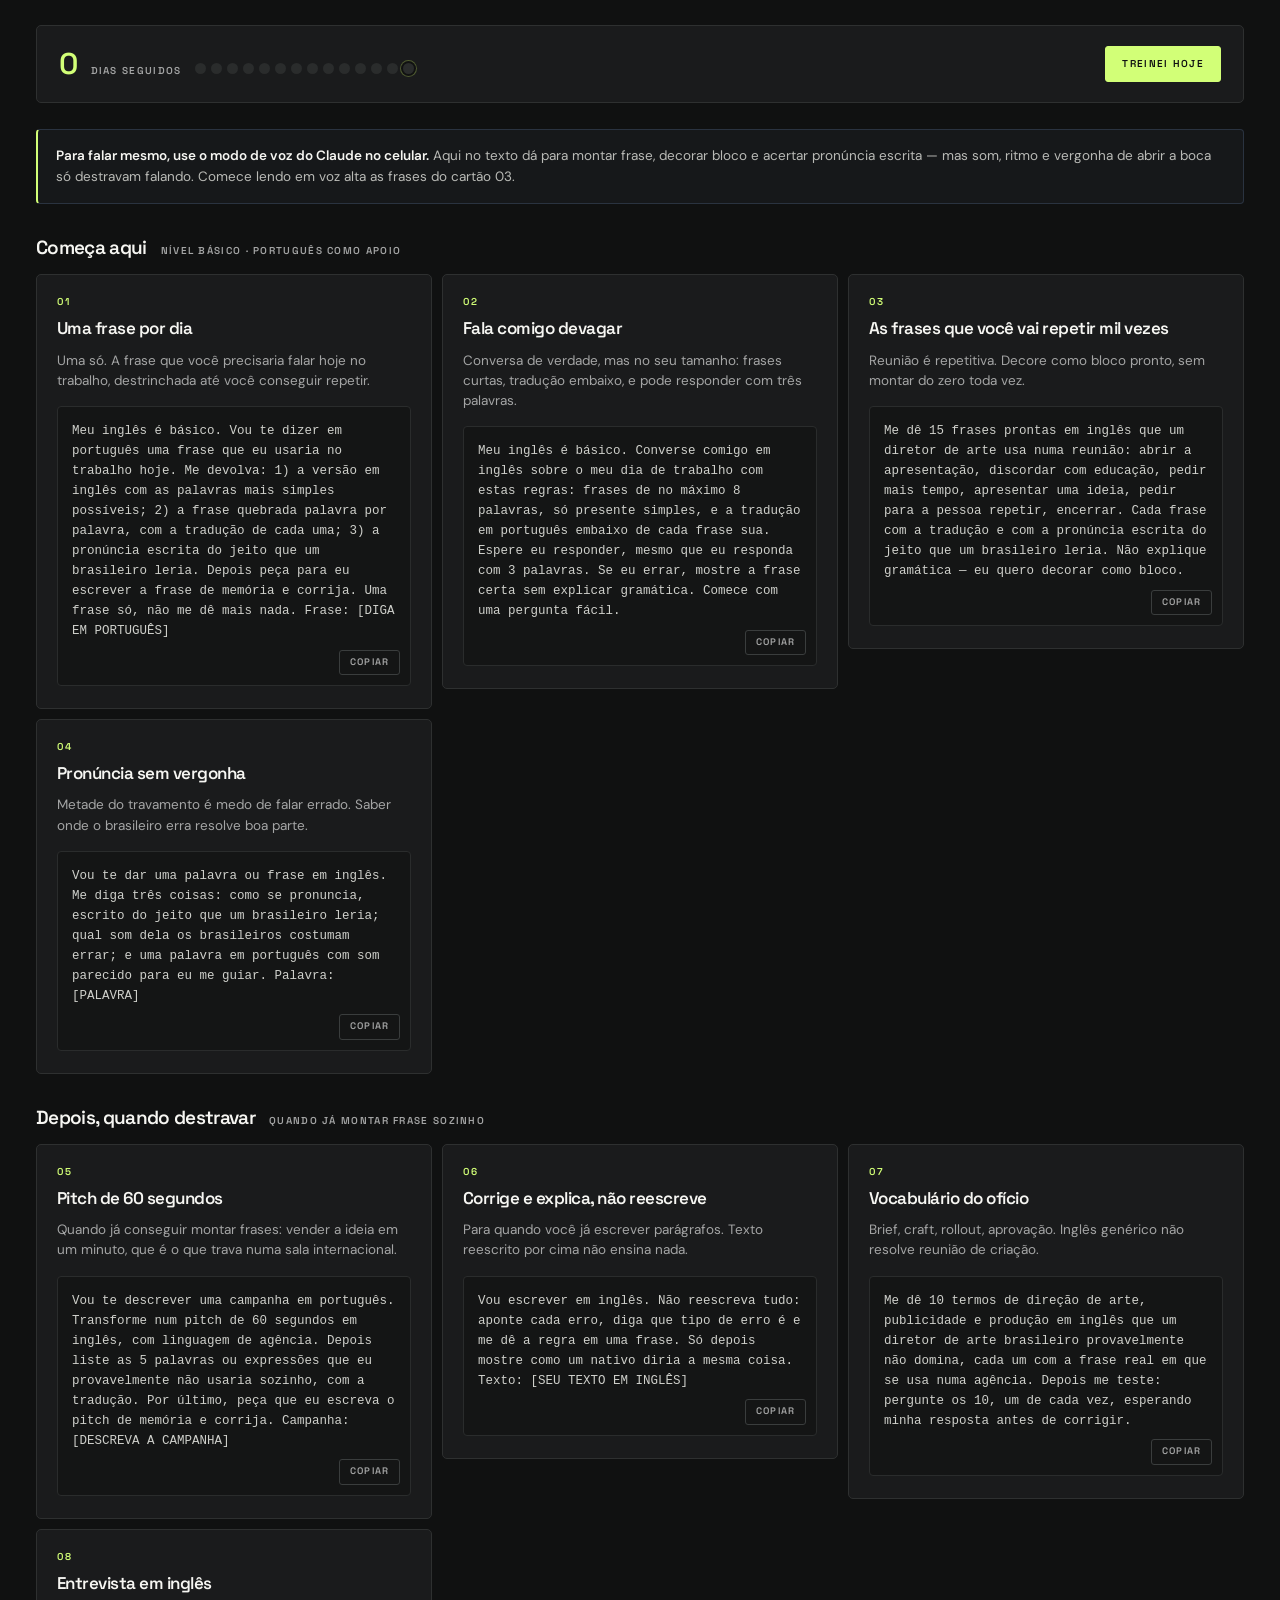
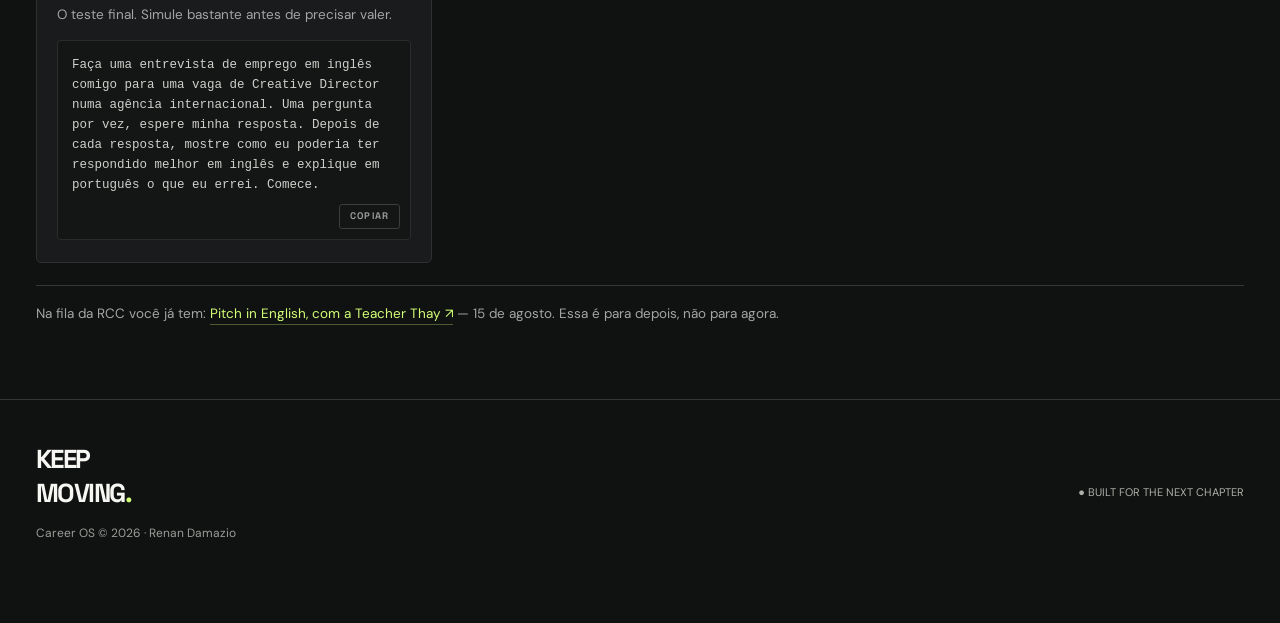
==== commit 6dc38850: "Career OS: secao 00 Agora, com as 3 entregas e o calendario da turma RCC E5/2026 Co-Authored-By: Cla" ====
--- a/carreira/index.html
+++ b/carreira/index.html
@@ -168,9 +168,40 @@
 .ing-aviso{background:#16181a;border:1px solid #2a3340;border-left:2px solid var(--lime);border-radius:4px;
   padding:16px 18px;margin:0 0 4px;font-size:13.5px;line-height:1.55;color:#b9bab6}
 .ing-aviso b{color:var(--white);font-weight:600}
+
+/* 00 — Agora */
+#agora{border-bottom:1px solid var(--line);padding:60px 0 72px}
+.ag-topo{display:flex;justify-content:space-between;align-items:start;gap:22px;margin-bottom:28px;flex-wrap:wrap}
+.ag-topo h2{font-size:clamp(30px,4.4vw,52px)}
+.ag-prazo{background:var(--panel);border:1px solid #2e3030;border-radius:5px;padding:16px 20px;min-width:230px}
+.ag-prazo .micro{display:block;margin-bottom:6px}
+.ag-prazo b{display:block;font:600 26px/1 'Space Grotesk',sans-serif;letter-spacing:-.04em;color:var(--lime)}
+.ag-prazo small{display:block;margin-top:6px;font-size:12.5px;color:var(--sub);line-height:1.4}
+.ag-colunas{display:grid;grid-template-columns:minmax(0,1fr) minmax(0,1.15fr);gap:10px;align-items:start}
+.ag-bloco{background:var(--panel);border:1px solid #2e3030;border-radius:5px;padding:22px 20px}
+.ag-bloco > h3{font:600 11px/1 'Space Grotesk',sans-serif;letter-spacing:.16em;text-transform:uppercase;color:var(--lime);margin:0 0 16px}
+.ag-ent{display:flex;gap:11px;padding:13px 0;border-bottom:1px solid #26292a}
+.ag-ent:last-of-type{border-bottom:0}
+.ag-ent input{accent-color:var(--lime);width:16px;height:16px;margin-top:3px;flex:none;cursor:pointer}
+.ag-ent h4{font:600 14.5px/1.3 'Space Grotesk',sans-serif;letter-spacing:-.02em;margin:3px 0 3px}
+.ag-ent.ok h4{color:var(--sub);text-decoration:line-through;text-decoration-color:#4a4d4d}
+.ag-ent p{margin:0;font-size:12.5px;line-height:1.45;color:var(--sub)}
+.ag-item{display:grid;grid-template-columns:76px 1fr auto;gap:12px;align-items:baseline;padding:11px 0;border-bottom:1px solid #26292a}
+.ag-item:last-child{border-bottom:0}
+.ag-data{font:600 11px/1.4 'Space Grotesk',sans-serif;letter-spacing:.06em;color:var(--sub);white-space:nowrap}
+.ag-txt{font-size:13.5px;line-height:1.45;color:#c9cac6}
+.ag-tag{font:600 9px/1 'Space Grotesk',sans-serif;letter-spacing:.11em;text-transform:uppercase;color:#6e7070;white-space:nowrap}
+.ag-item.hoje{background:#1b2416;margin:0 -12px;padding:11px 12px;border-radius:4px;border-bottom-color:transparent}
+.ag-item.hoje .ag-data,.ag-item.hoje .ag-tag{color:var(--lime)}
+.ag-item.hoje .ag-txt{color:var(--white)}
+.ag-item.passou .ag-data,.ag-item.passou .ag-txt{color:#5d5f5f}
+.ag-rev{margin-top:18px;padding-top:16px;border-top:1px solid var(--line);font-size:12.5px;line-height:1.6;color:var(--sub)}
+.ag-rev b{color:var(--white);font-weight:600}
+.ag-video{margin-top:10px}
+@media (max-width:860px){.ag-colunas{grid-template-columns:1fr}}
 </style></head>
 <body>
-<header><div class="wrap head"><a href="#inicio" class="brand">RENAN<span> / </span>CAREER OS</a><nav><a href="#visao">Visão</a><a href="#roadmap">Roadmap</a><a href="#red2go">RED2GO</a><a href="#execucao">Execução</a><a href="#notas">Notas</a><a href="#estudo">Estudo</a><a href="#ingles">Inglês</a></nav><span class="micro muted">PERSONAL SPACE · V1.0</span></div></header>
+<header><div class="wrap head"><a href="#inicio" class="brand">RENAN<span> / </span>CAREER OS</a><nav><a href="#agora">Agora</a><a href="#visao">Visão</a><a href="#roadmap">Roadmap</a><a href="#red2go">RED2GO</a><a href="#execucao">Execução</a><a href="#notas">Notas</a><a href="#estudo">Estudo</a><a href="#ingles">Inglês</a></nav><span class="micro muted">PERSONAL SPACE · V1.0</span></div></header>
 <main id="inicio">
 <div class="wrap"><div class="hero"><div class="hero-top"><span class="eyebrow accent">Career strategy / 2027—2030</span><span class="pill">Redhook Creative Community · RCC E5/26</span></div><div class="hero-meio"><h1>THE NEXT<br><em>CREATIVE</em><br>CHAPTER.</h1>
 <div class="hero-dir">
@@ -199,6 +230,12 @@
   <div class="pop-corpo" id="pop-corpo"></div>
 </dialog>
 
+
+<section id="agora"><div class="wrap"><div class="ag-topo"><div><span class="eyebrow accent">00 / RCC E5 · agora</span><h2>O que é pra fazer agora.</h2></div><div class="ag-prazo"><span class="micro muted">Entrega do RED2GO</span><b id="ag-conta">—</b><small>05/12 encerra o preenchimento. Depois disso vem a escolha dos mentores.</small></div></div><div class="ag-colunas"><div class="ag-bloco"><h3>As três entregas</h3>
+<label class="ag-ent" data-ent="e1"><input type="checkbox"><div><h4>Preencher o RED2GO — Planejamento de Carreira</h4><p>Deixar o doc na sua pasta do Drive.</p></div></label>
+<label class="ag-ent" data-ent="e2"><input type="checkbox"><div><h4>Gravar o vídeo de 1 minuto</h4><p>Quem sou, onde moro, o que me motivou a entrar na comunidade e o que espero conquistar nos próximos 12 meses com o mentor.</p></div></label>
+<label class="ag-ent" data-ent="e3"><input type="checkbox"><div><h4>Subir o vídeo no Drive</h4><p>Na mesma pasta do doc do RED2GO.</p></div></label>
+<div class="met ag-video"><span class="met-num">Roteiro</span><h3 style="font-size:15px;text-transform:none;letter-spacing:-.02em;color:var(--white)">Montar o vídeo de 1 minuto</h3><p>Ele pergunta antes de escrever, para o roteiro sair com a sua história e não com frase pronta.</p><div class="met-prompt"><code id="ag-prompt"></code><button type="button" class="met-copiar" id="ag-copiar">Copiar</button></div></div></div><div class="ag-bloco"><h3>Calendário da turma</h3><div id="ag-linha"></div><p class="ag-rev"><b>Reviews recorrentes:</b> terças 19h30, quintas 13h e sábados 9h (horário de Brasília).<br>E desde já: Portfolio Review, talks, oficinas e Bluehook (inglês, português e espanhol).</p></div></div></div></section>
 <section id="visao"><div class="wrap"><div class="section-head"><div><span class="eyebrow accent">01 / North star</span><h2>Onde quero chegar.</h2></div><p class="section-note">Direção de criação em agência com especialização em IA, sem perder a força do conceito e da direção de arte.</p></div><div class="stats"><div class="stat"><span class="micro muted">Horizonte</span><div class="num">2030</div><div class="label">Meta estratégica de carreira</div></div><div class="stat"><span class="micro muted">Trajetória</span><div class="num">8+</div><div class="label">Anos de experiência em criação</div></div><div class="stat"><span class="micro muted">Foco</span><div class="num">2×</div><div class="label">Creative direction + AI craft</div></div><div class="stat"><span class="micro muted">Método</span><div class="num">01</div><div class="label">Pipeline principal de IA</div></div></div></div></section>
 <section id="roadmap"><div class="wrap"><div class="section-head"><div><span class="eyebrow accent">02 / The roadmap</span><h2>Quatro anos.<br>Uma direção.</h2></div><p class="section-note">Etapas propostas para orientar as escolhas. O objetivo final é uma direção, não um cargo garantido em data fixa.</p></div><div class="timeline"><div class="year"><strong>2027</strong><h3>Consolidar repertório.</h3><p>Cases fortes, maturidade conceitual, domínio do pipeline de IA e evolução pela Redhook.</p><span class="stage">Foundation</span></div><div class="year"><strong>2028</strong><h3>Liderar ideias.</h3><p>Conduzir projetos, colaborar com redatores e assumir decisões criativas mais complexas.</p><span class="stage">Leadership</span></div><div class="year"><strong>2029</strong><h3>Ampliar impacto.</h3><p>Desenvolver visão de campanha, direção de times e repertório reconhecido no mercado.</p><span class="stage">Creative influence</span></div><div class="year"><strong>2030</strong><h3>Creative Director + AI.</h3><p>Atuar na liderança de criação com IA integrada à estratégia e à execução.</p><span class="stage">North star</span></div></div></div></section>
 <section id="red2go"><div class="wrap"><div class="section-head"><div><span class="eyebrow accent">03 / Redhook · RED2GO</span><h2>Autoconhecimento<br>vira movimento.</h2></div><p class="section-note">Estrutura de trabalho inicial, a adaptar aos tópicos oficiais do RED2GO quando estiverem disponíveis. Não é uma reprodução do formulário oficial.</p></div><div class="grid2"><article class="panel"><span class="badge">PONTO DE PARTIDA</span><h3>O que já levo comigo.</h3><p>Experiência em direção de arte, branding, campanhas, trade e projetos autorais. OFF THE MAP como laboratório de conceito, execução e narrativa.</p></article><article class="panel"><span class="badge">POSICIONAMENTO</span><h3>Criatividade primeiro.<br>IA como potência.</h3><p>Usar inteligência artificial para ampliar possibilidades de criação — não apenas acelerar produção de peças.</p></article><article class="panel"><span class="badge">LACUNAS A INVESTIGAR</span><h3>O que precisa crescer.</h3><p>Seleção crítica do portfólio, liderança criativa, campanhas integradas, colaboração com copy e construção de reconhecimento.</p></article><article class="panel"><span class="badge">REDHOOK</span><h3>Aprender em público.</h3><p>Levar os trabalhos para crítica, buscar mentoria, testar ideias e transformar feedback em decisões de projeto.</p></article></div></div></section>
@@ -456,4 +493,61 @@
 pintar();
 })();
 </script>
+
+<script>
+(function(){
+'use strict';
+var LINHA = [{"d": "2026-11-14", "t": "Boas-vindas membros RCC E5/2026"}, {"d": "2026-11-14", "a": "2026-11-16", "t": "Assistir às oficinas de base: LinkedIn, Carreira e PDI"}, {"d": "2026-11-16", "t": "Acessar as pastas do RED2GO enviadas por e-mail"}, {"d": "2026-11-16", "a": "2026-11-17", "t": "Ver as aulinhas 1 a 6 do RED2GO e começar o preenchimento"}, {"d": "2026-11-19", "t": "Review 1 — tópicos 1 a 6 do RED2GO", "h": "13h"}, {"d": "2026-12-05", "t": "Encerramento do preenchimento do RED2GO"}, {"d": "2026-12-05", "a": "2026-12-08", "t": "Análise da lista e seleção de mentores (pelos membros)"}, {"d": "2026-12-09", "t": "Seleção dos mentorados (pelos mentores)"}, {"d": "2026-12-15", "t": "Anúncio dos matches mentor & mentorando"}, {"d": "2026-12-16", "t": "Start dos agendamentos de mentoria"}], PROMPT = "Preciso gravar um vídeo de 1 minuto para a comunidade RCC da Redhook, para ser escolhido por um mentor de carreira. Sou diretor de arte sênior em São Paulo, 8 anos de experiência, hoje em dermocosméticos, querendo ir para direção de criação com força de conceito e IA aplicada. Me faça 6 perguntas, uma de cada vez, para extrair o que eu tenho de verdadeiro — principalmente o que me motivou a entrar na comunidade e o que quero nos próximos 12 meses. Só depois das 6 respostas, monte o roteiro em três blocos de tempo (0–20s, 20–40s, 40–60s), em linguagem falada, não escrita. Nada de frase de efeito vazia.";
+var MES = ['jan','fev','mar','abr','mai','jun','jul','ago','set','out','nov','dez'];
+function dt(iso){ var p = iso.split('-'); return new Date(+p[0], +p[1]-1, +p[2]) }
+function fmt(iso){ var d = dt(iso); return ('0'+d.getDate()).slice(-2) + ' ' + MES[d.getMonth()] }
+var hoje = new Date(); hoje.setHours(0,0,0,0);
+function dias(iso){ return Math.round((dt(iso) - hoje) / 86400000) }
+
+var caixa = document.getElementById('ag-linha');
+LINHA.forEach(function(it){
+  var ini = dias(it.d), fim = it.a ? dias(it.a) : ini;
+  var div = document.createElement('div');
+  div.className = 'ag-item' + (fim < 0 ? ' passou' : (ini <= 0 && fim >= 0 ? ' hoje' : ''));
+  var d = document.createElement('span'); d.className = 'ag-data';
+  d.textContent = it.a ? fmt(it.d) + '–' + fmt(it.a).split(' ')[0] : fmt(it.d);
+  var t = document.createElement('span'); t.className = 'ag-txt';
+  t.textContent = it.t + (it.h ? ' · ' + it.h : '');
+  var g = document.createElement('span'); g.className = 'ag-tag';
+  g.textContent = fim < 0 ? 'passou' : (ini <= 0 && fim >= 0 ? 'agora' : (ini === 1 ? 'amanhã' : 'em ' + ini + 'd'));
+  div.append(d, t, g);
+  caixa.appendChild(div);
+});
+
+var faltam = dias('2026-12-05');
+var conta = document.getElementById('ag-conta');
+conta.textContent = faltam > 1 ? faltam + ' dias' : (faltam === 1 ? 'amanhã' : (faltam === 0 ? 'é hoje' : 'encerrado'));
+
+var chave = 'renan-rcc-e5-v1', st = {};
+try{ st = JSON.parse(localStorage.getItem(chave) || '{}') }catch(e){}
+Array.prototype.forEach.call(document.querySelectorAll('.ag-ent'), function(l){
+  var id = l.getAttribute('data-ent'), cx = l.querySelector('input');
+  cx.checked = !!st[id];
+  l.classList.toggle('ok', cx.checked);
+  cx.addEventListener('change', function(){
+    if (cx.checked) st[id] = 1; else delete st[id];
+    l.classList.toggle('ok', cx.checked);
+    try{ localStorage.setItem(chave, JSON.stringify(st)) }catch(e){}
+  });
+});
+
+var code = document.getElementById('ag-prompt');
+code.textContent = PROMPT;
+document.getElementById('ag-copiar').addEventListener('click', function(){
+  var btn = this;
+  function feito(){ btn.textContent = 'Copiado'; btn.classList.add('ok');
+    setTimeout(function(){ btn.textContent = 'Copiar'; btn.classList.remove('ok') }, 1800) }
+  if (navigator.clipboard && navigator.clipboard.writeText) navigator.clipboard.writeText(PROMPT).then(feito, sel);
+  else sel();
+  function sel(){ var r = document.createRange(); r.selectNodeContents(code);
+    var s = getSelection(); s.removeAllRanges(); s.addRange(r);
+    try{ document.execCommand('copy'); feito() }catch(e){ btn.textContent = 'Selecione e copie' } }
+});
+})();
+</script>
 </body></html>
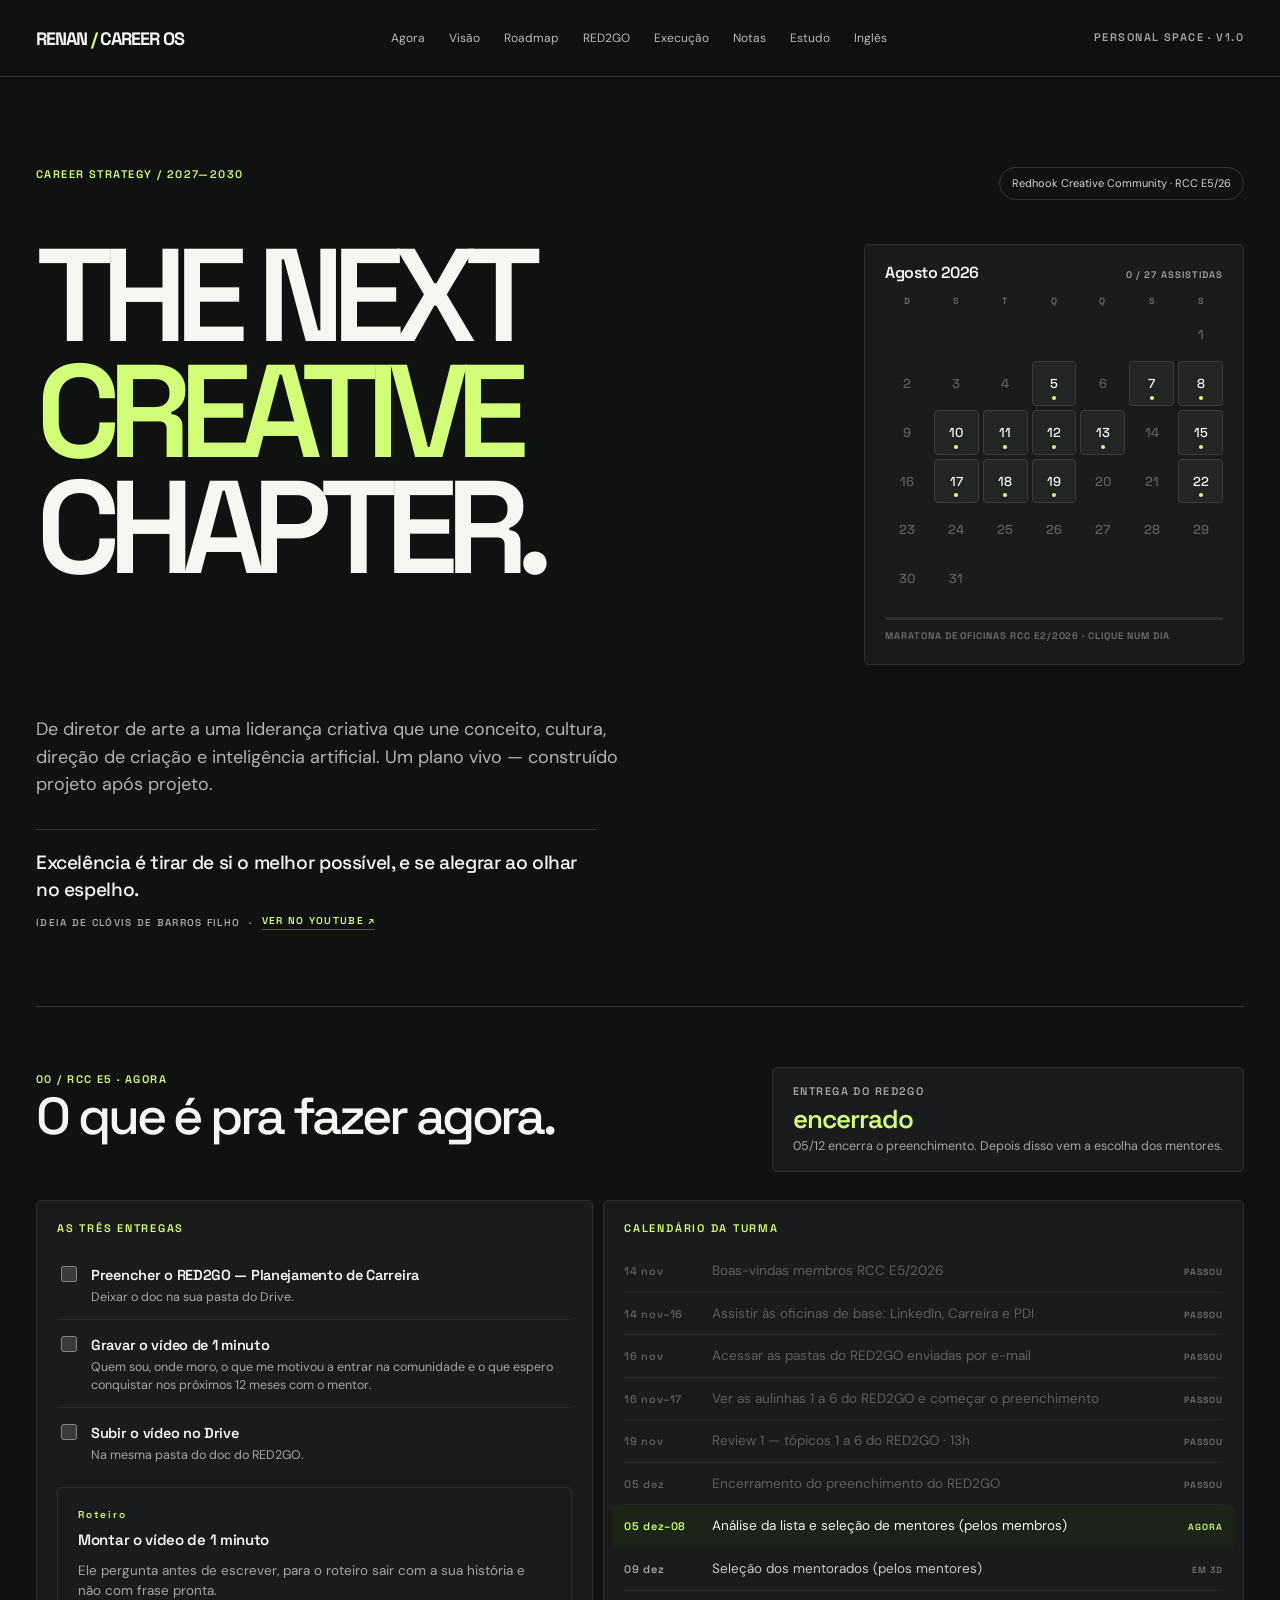
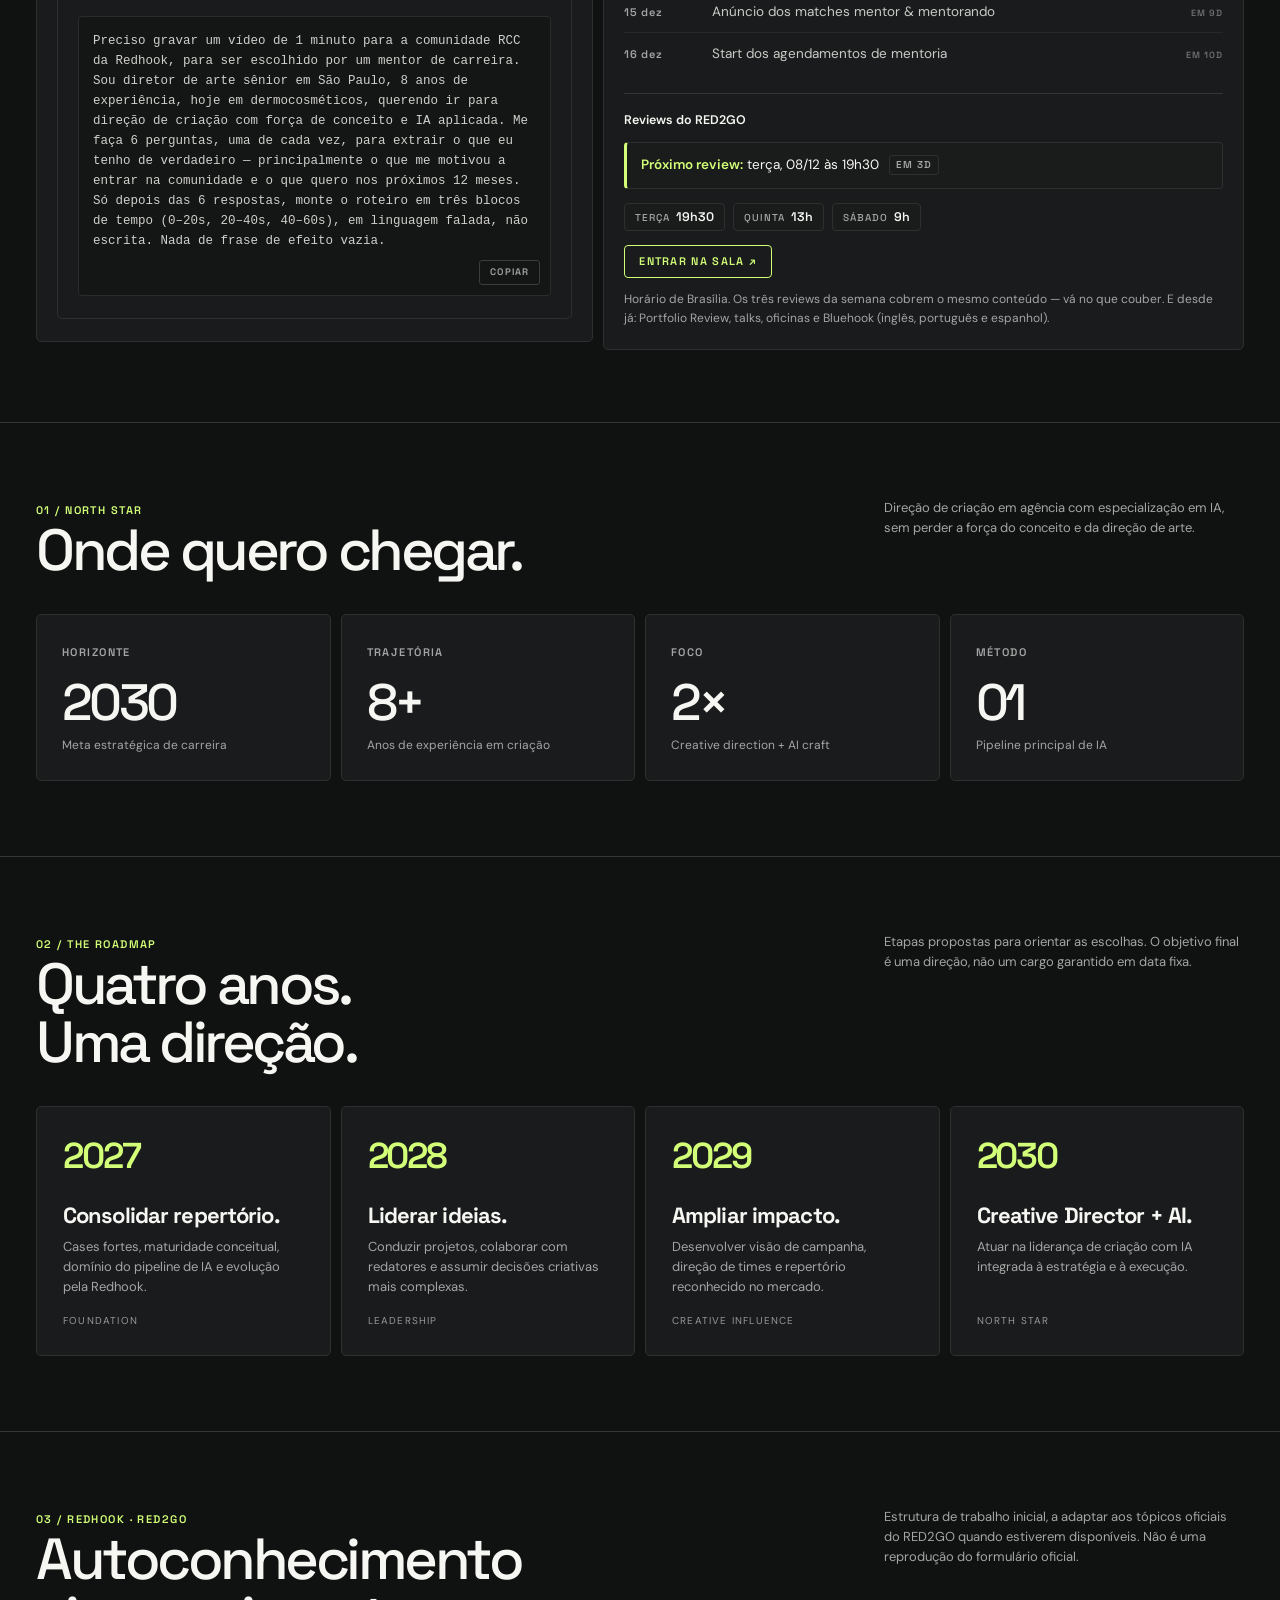
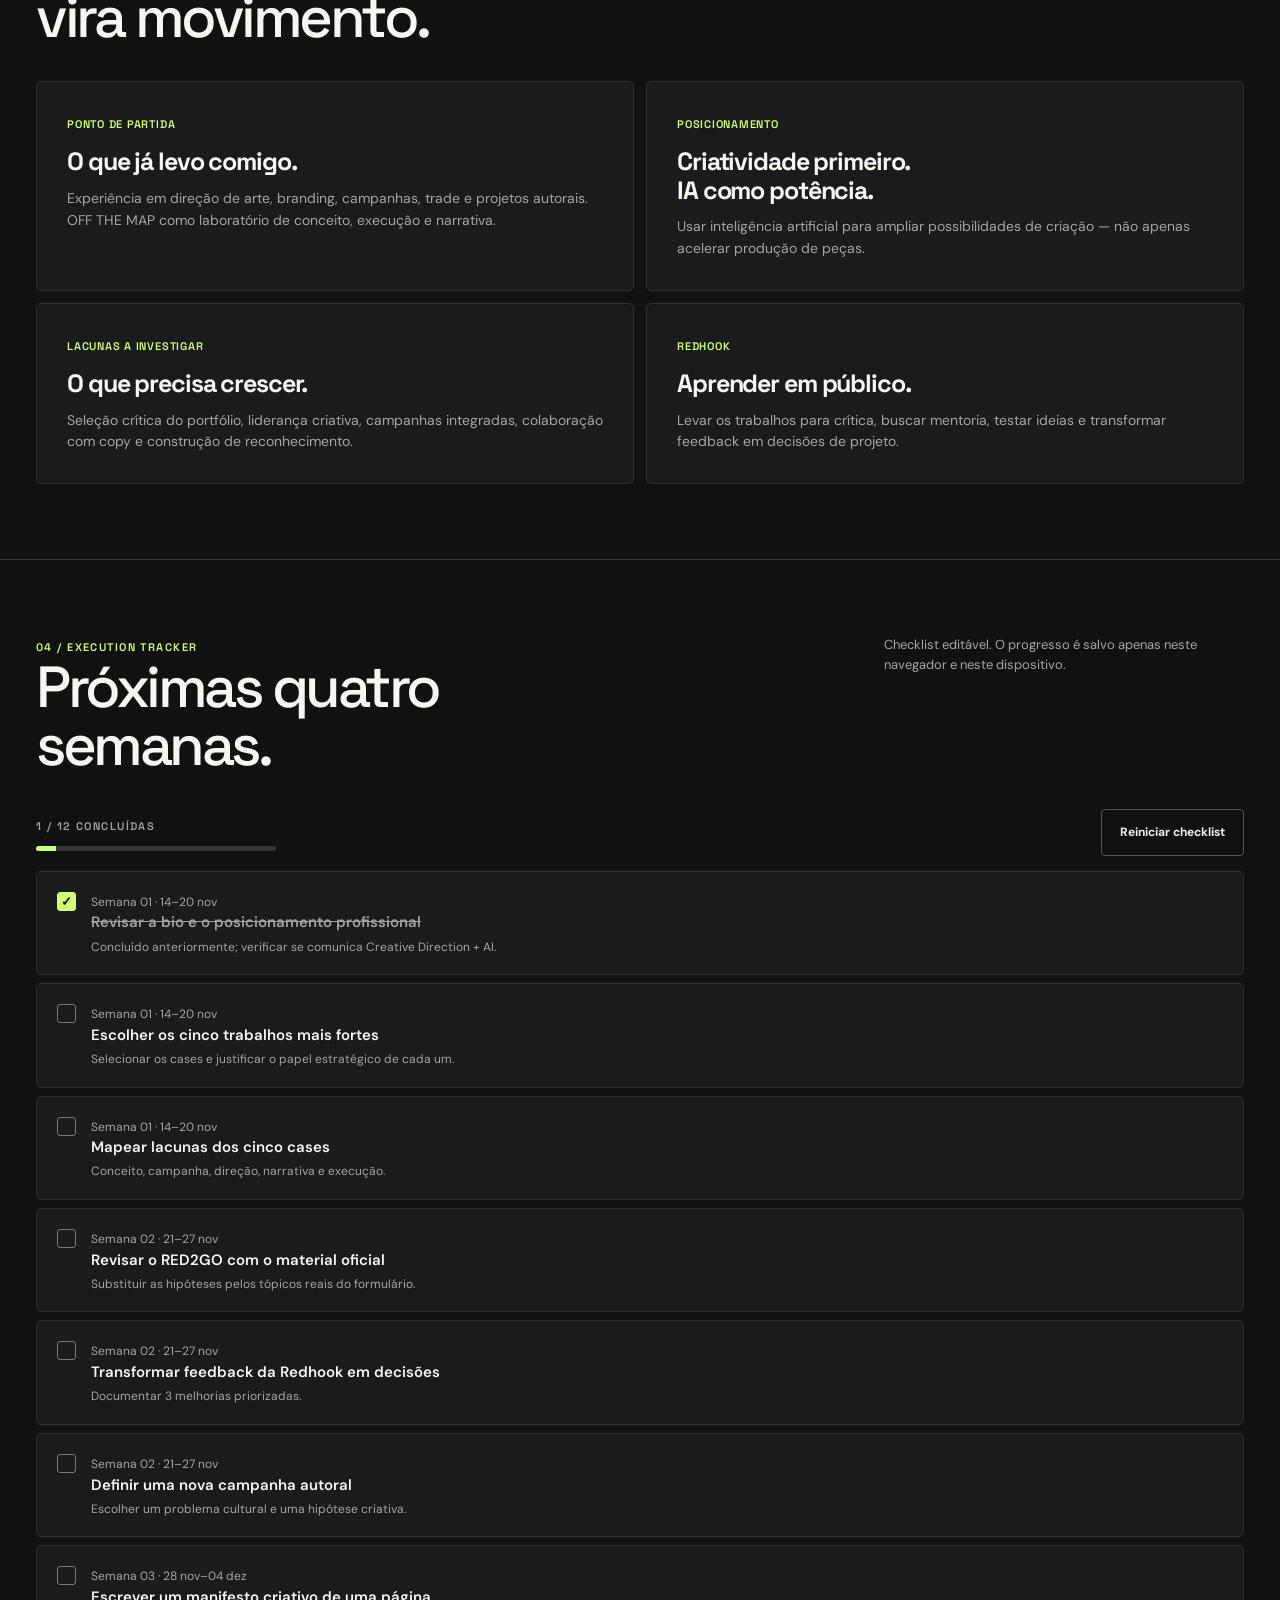
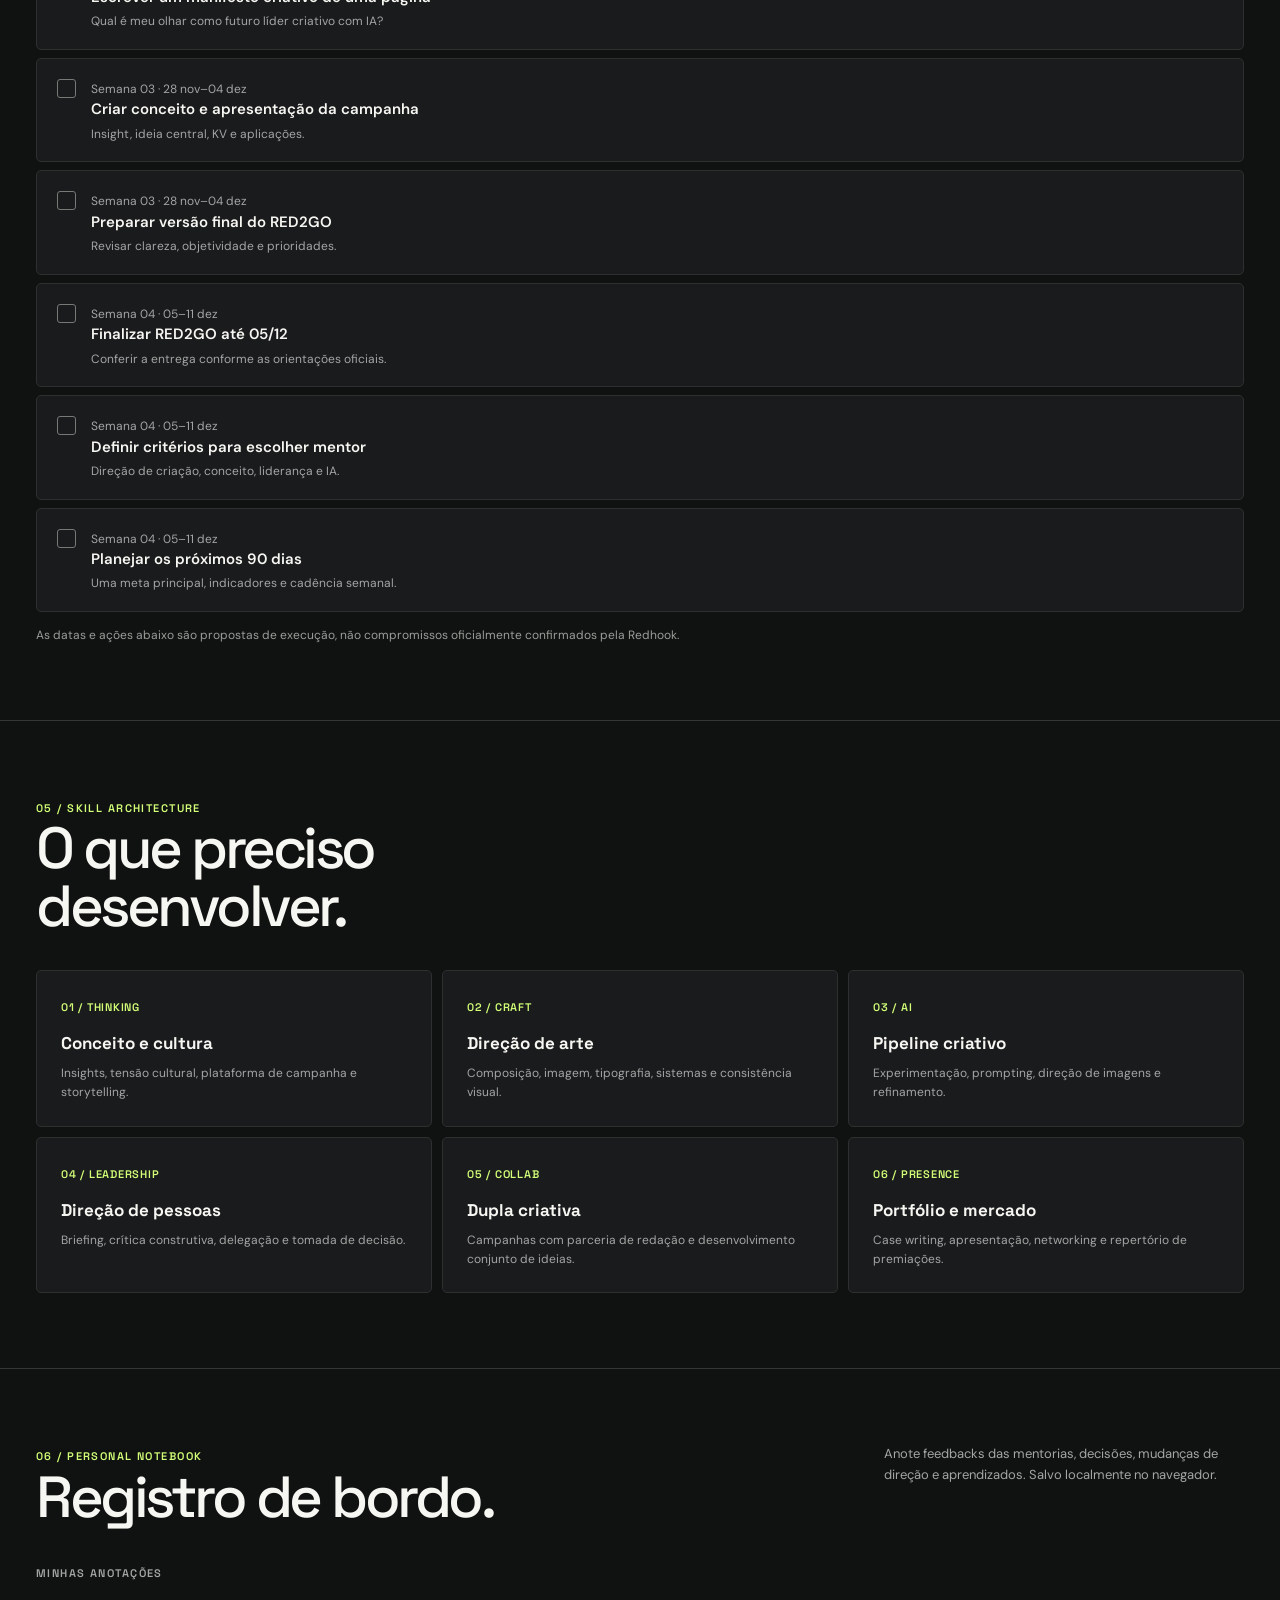
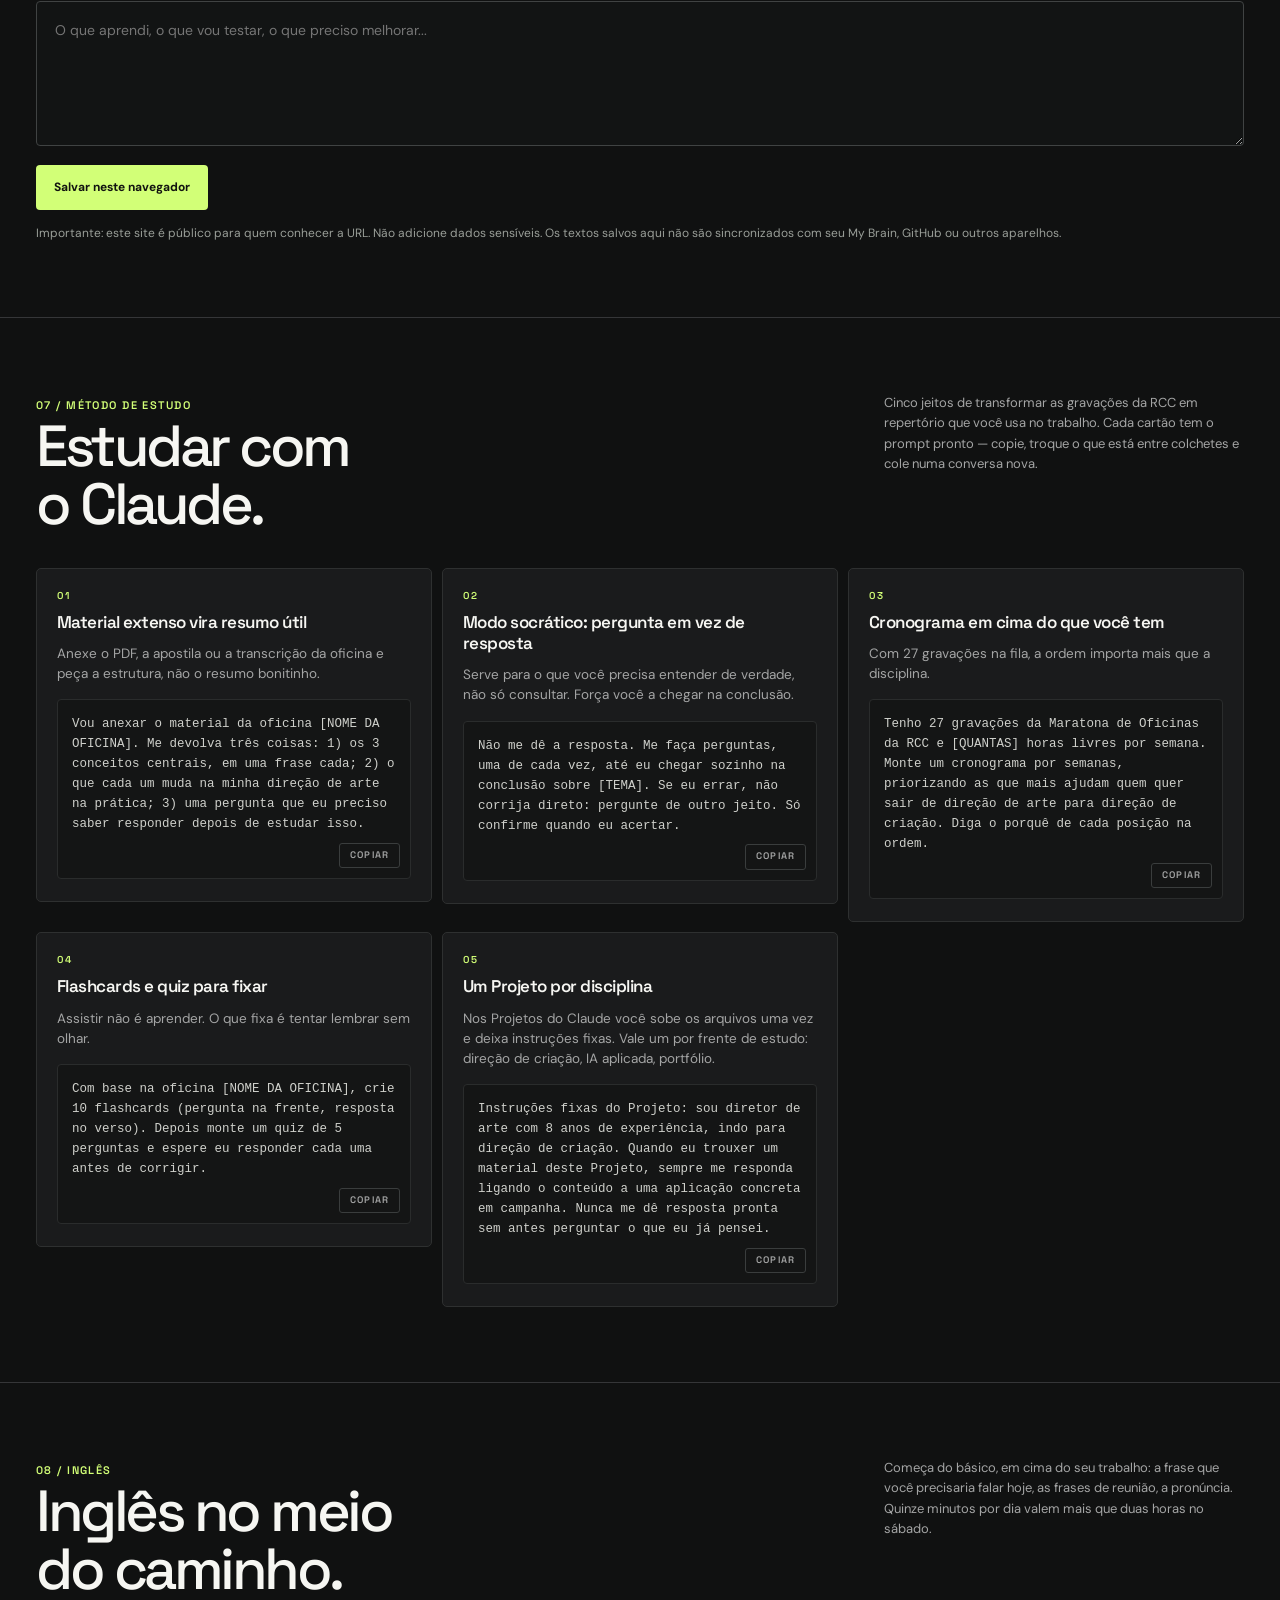
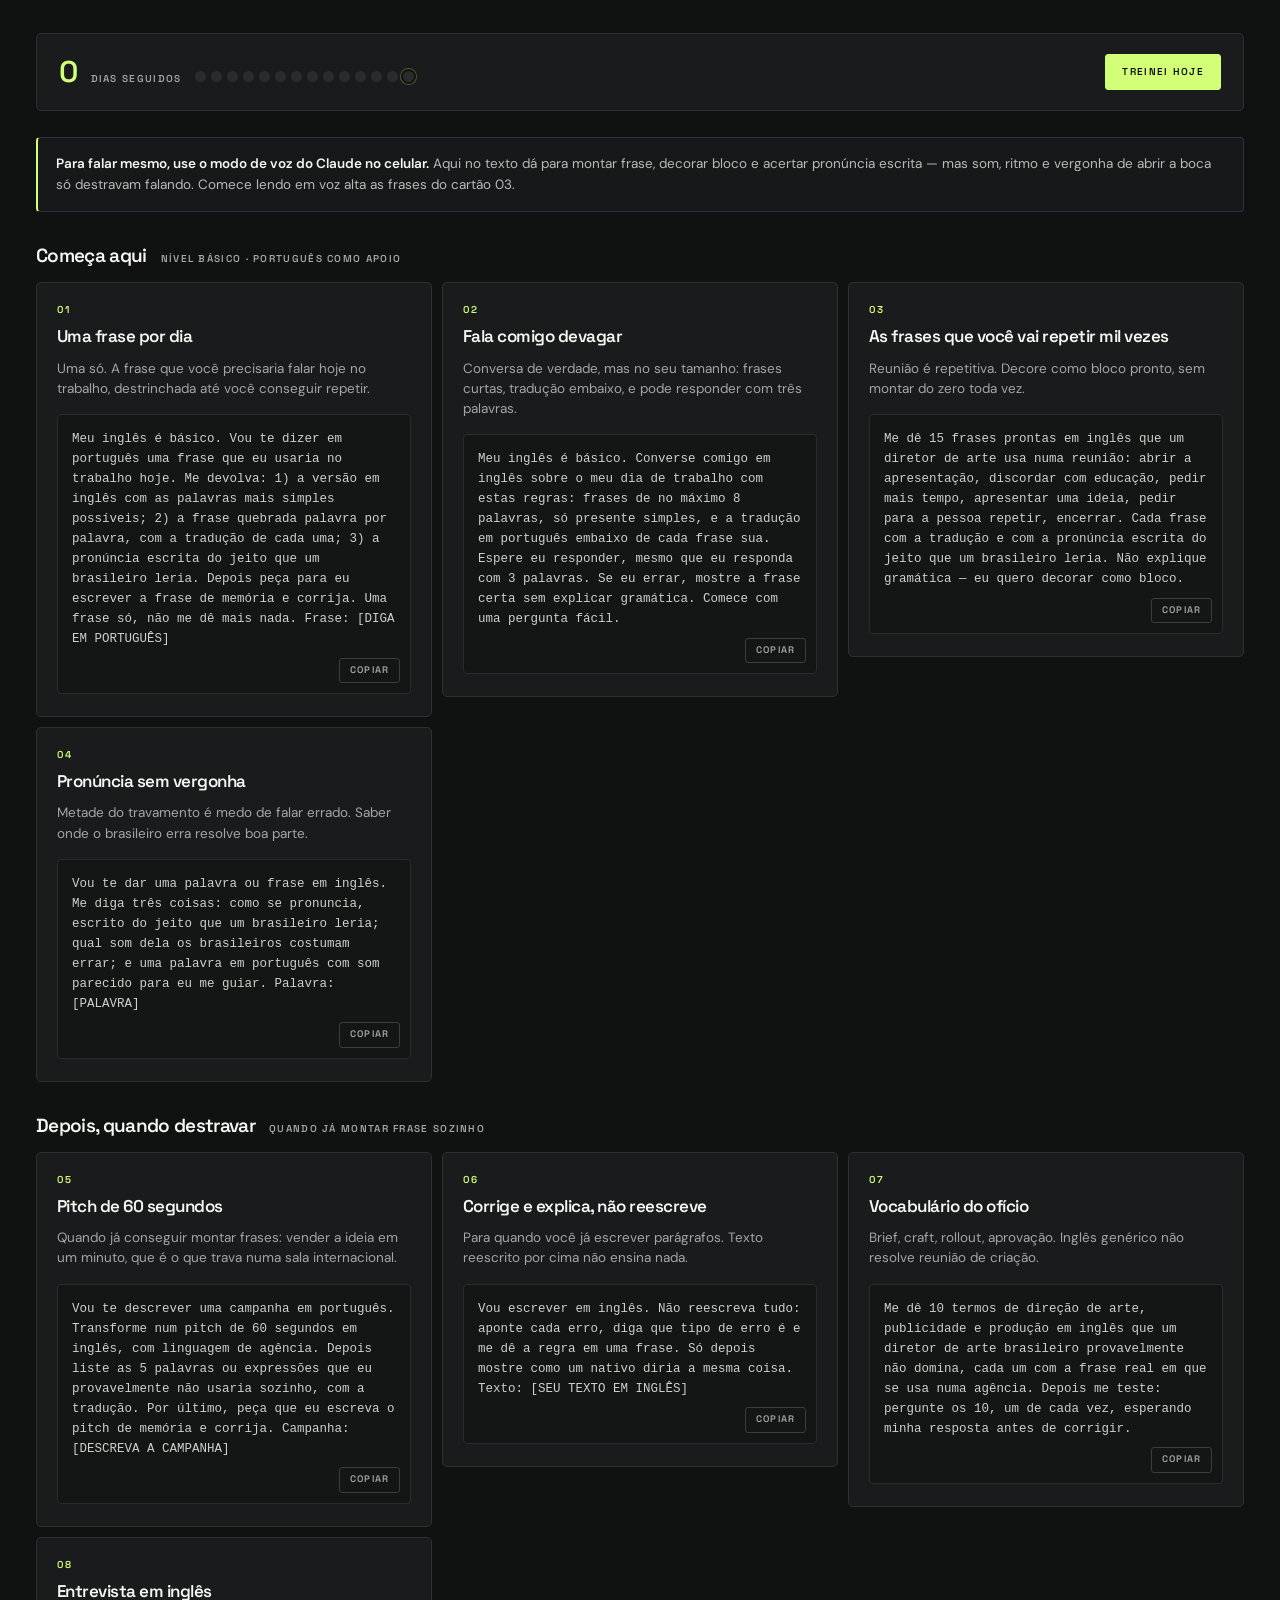
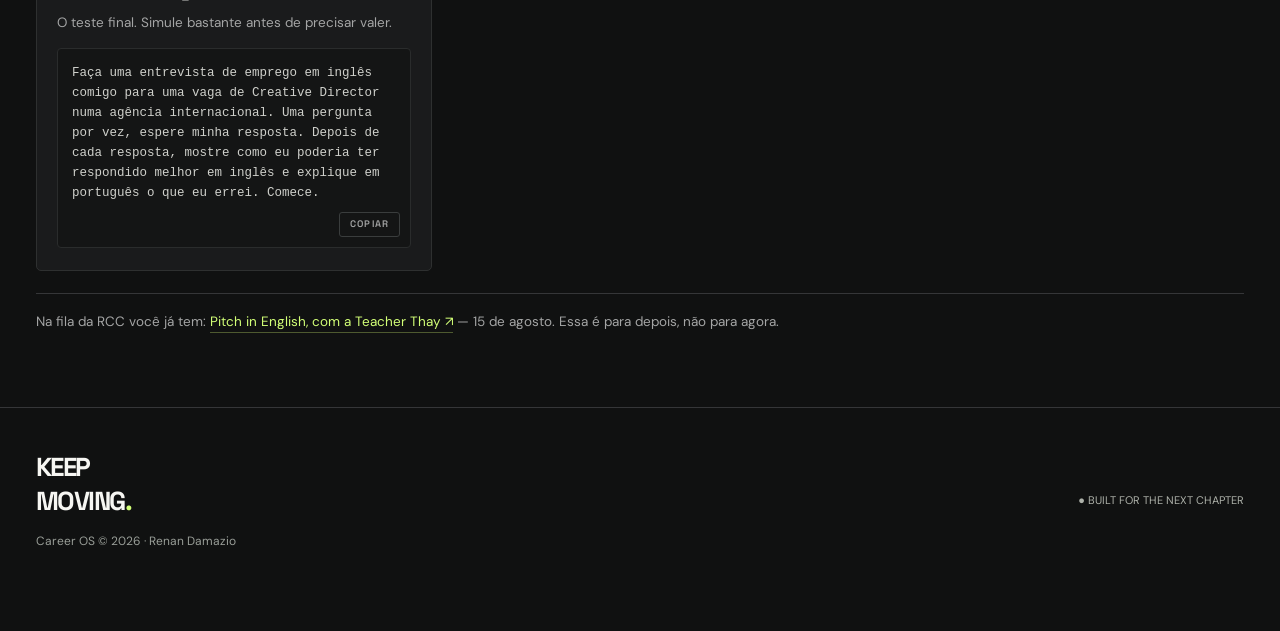
==== commit 77116332: "Career OS: bloco de proximo review do RED2GO na secao Agora Calcula na hora qual e o proximo dos tre" ====
--- a/carreira/index.html
+++ b/carreira/index.html
@@ -197,6 +197,15 @@
 .ag-item.passou .ag-data,.ag-item.passou .ag-txt{color:#5d5f5f}
 .ag-rev{margin-top:18px;padding-top:16px;border-top:1px solid var(--line);font-size:12.5px;line-height:1.6;color:var(--sub)}
 .ag-rev b{color:var(--white);font-weight:600}
+.ag-prox{margin:12px 0 14px;padding:12px 14px;background:#1a1c1c;border:1px solid #2e3030;border-left:3px solid var(--lime);border-radius:4px;font-size:13.5px;line-height:1.55;color:var(--white)}
+.ag-prox b{color:var(--lime);font-weight:600}
+.ag-quando{display:inline-block;margin-left:6px;font:600 10px/1 'Space Grotesk',sans-serif;letter-spacing:.1em;text-transform:uppercase;color:var(--sub);border:1px solid #2e3030;border-radius:3px;padding:4px 6px;vertical-align:1px}
+.ag-slots{list-style:none;margin:0 0 14px;padding:0;display:flex;gap:8px;flex-wrap:wrap}
+.ag-slots li{background:#1a1c1c;border:1px solid #2e3030;border-radius:4px;padding:7px 10px;font:600 12.5px/1 'Space Grotesk',sans-serif;color:var(--white);display:flex;gap:6px;align-items:baseline}
+.ag-slots li span{font-size:10px;letter-spacing:.1em;text-transform:uppercase;color:var(--sub);font-weight:500}
+.ag-link{display:inline-block;font:600 11px/1 'Space Grotesk',sans-serif;letter-spacing:.12em;text-transform:uppercase;color:var(--lime);text-decoration:none;border:1px solid var(--lime);border-radius:4px;padding:10px 14px;transition:background .18s,color .18s}
+.ag-link:hover{background:var(--lime);color:#111}
+.ag-nota{margin:12px 0 0;font-size:12px;line-height:1.55;color:var(--sub)}
 .ag-video{margin-top:10px}
 @media (max-width:860px){.ag-colunas{grid-template-columns:1fr}}
 </style></head>
@@ -235,7 +244,7 @@
 <label class="ag-ent" data-ent="e1"><input type="checkbox"><div><h4>Preencher o RED2GO — Planejamento de Carreira</h4><p>Deixar o doc na sua pasta do Drive.</p></div></label>
 <label class="ag-ent" data-ent="e2"><input type="checkbox"><div><h4>Gravar o vídeo de 1 minuto</h4><p>Quem sou, onde moro, o que me motivou a entrar na comunidade e o que espero conquistar nos próximos 12 meses com o mentor.</p></div></label>
 <label class="ag-ent" data-ent="e3"><input type="checkbox"><div><h4>Subir o vídeo no Drive</h4><p>Na mesma pasta do doc do RED2GO.</p></div></label>
-<div class="met ag-video"><span class="met-num">Roteiro</span><h3 style="font-size:15px;text-transform:none;letter-spacing:-.02em;color:var(--white)">Montar o vídeo de 1 minuto</h3><p>Ele pergunta antes de escrever, para o roteiro sair com a sua história e não com frase pronta.</p><div class="met-prompt"><code id="ag-prompt"></code><button type="button" class="met-copiar" id="ag-copiar">Copiar</button></div></div></div><div class="ag-bloco"><h3>Calendário da turma</h3><div id="ag-linha"></div><p class="ag-rev"><b>Reviews recorrentes:</b> terças 19h30, quintas 13h e sábados 9h (horário de Brasília).<br>E desde já: Portfolio Review, talks, oficinas e Bluehook (inglês, português e espanhol).</p></div></div></div></section>
+<div class="met ag-video"><span class="met-num">Roteiro</span><h3 style="font-size:15px;text-transform:none;letter-spacing:-.02em;color:var(--white)">Montar o vídeo de 1 minuto</h3><p>Ele pergunta antes de escrever, para o roteiro sair com a sua história e não com frase pronta.</p><div class="met-prompt"><code id="ag-prompt"></code><button type="button" class="met-copiar" id="ag-copiar">Copiar</button></div></div></div><div class="ag-bloco"><h3>Calendário da turma</h3><div id="ag-linha"></div><div class="ag-rev"><b>Reviews do RED2GO</b><div class="ag-prox" id="ag-prox">—</div><ul class="ag-slots"><li><span>Terça</span>19h30</li><li><span>Quinta</span>13h</li><li><span>Sábado</span>9h</li></ul><a class="ag-link" href="https://redhookschool.whereby.com/office" target="_blank" rel="noopener">Entrar na sala &#8599;</a><p class="ag-nota">Horário de Brasília. Os três reviews da semana cobrem o mesmo conteúdo — vá no que couber. E desde já: Portfolio Review, talks, oficinas e Bluehook (inglês, português e espanhol).</p></div></div></div></div></section>
 <section id="visao"><div class="wrap"><div class="section-head"><div><span class="eyebrow accent">01 / North star</span><h2>Onde quero chegar.</h2></div><p class="section-note">Direção de criação em agência com especialização em IA, sem perder a força do conceito e da direção de arte.</p></div><div class="stats"><div class="stat"><span class="micro muted">Horizonte</span><div class="num">2030</div><div class="label">Meta estratégica de carreira</div></div><div class="stat"><span class="micro muted">Trajetória</span><div class="num">8+</div><div class="label">Anos de experiência em criação</div></div><div class="stat"><span class="micro muted">Foco</span><div class="num">2×</div><div class="label">Creative direction + AI craft</div></div><div class="stat"><span class="micro muted">Método</span><div class="num">01</div><div class="label">Pipeline principal de IA</div></div></div></div></section>
 <section id="roadmap"><div class="wrap"><div class="section-head"><div><span class="eyebrow accent">02 / The roadmap</span><h2>Quatro anos.<br>Uma direção.</h2></div><p class="section-note">Etapas propostas para orientar as escolhas. O objetivo final é uma direção, não um cargo garantido em data fixa.</p></div><div class="timeline"><div class="year"><strong>2027</strong><h3>Consolidar repertório.</h3><p>Cases fortes, maturidade conceitual, domínio do pipeline de IA e evolução pela Redhook.</p><span class="stage">Foundation</span></div><div class="year"><strong>2028</strong><h3>Liderar ideias.</h3><p>Conduzir projetos, colaborar com redatores e assumir decisões criativas mais complexas.</p><span class="stage">Leadership</span></div><div class="year"><strong>2029</strong><h3>Ampliar impacto.</h3><p>Desenvolver visão de campanha, direção de times e repertório reconhecido no mercado.</p><span class="stage">Creative influence</span></div><div class="year"><strong>2030</strong><h3>Creative Director + AI.</h3><p>Atuar na liderança de criação com IA integrada à estratégia e à execução.</p><span class="stage">North star</span></div></div></div></section>
 <section id="red2go"><div class="wrap"><div class="section-head"><div><span class="eyebrow accent">03 / Redhook · RED2GO</span><h2>Autoconhecimento<br>vira movimento.</h2></div><p class="section-note">Estrutura de trabalho inicial, a adaptar aos tópicos oficiais do RED2GO quando estiverem disponíveis. Não é uma reprodução do formulário oficial.</p></div><div class="grid2"><article class="panel"><span class="badge">PONTO DE PARTIDA</span><h3>O que já levo comigo.</h3><p>Experiência em direção de arte, branding, campanhas, trade e projetos autorais. OFF THE MAP como laboratório de conceito, execução e narrativa.</p></article><article class="panel"><span class="badge">POSICIONAMENTO</span><h3>Criatividade primeiro.<br>IA como potência.</h3><p>Usar inteligência artificial para ampliar possibilidades de criação — não apenas acelerar produção de peças.</p></article><article class="panel"><span class="badge">LACUNAS A INVESTIGAR</span><h3>O que precisa crescer.</h3><p>Seleção crítica do portfólio, liderança criativa, campanhas integradas, colaboração com copy e construção de reconhecimento.</p></article><article class="panel"><span class="badge">REDHOOK</span><h3>Aprender em público.</h3><p>Levar os trabalhos para crítica, buscar mentoria, testar ideias e transformar feedback em decisões de projeto.</p></article></div></div></section>
@@ -504,6 +513,27 @@
 var hoje = new Date(); hoje.setHours(0,0,0,0);
 function dias(iso){ return Math.round((dt(iso) - hoje) / 86400000) }
 
+(function(){
+  var SLOTS=[[2,19,30],[4,13,0],[6,9,0]], agora=new Date(), melhor=null, i, k, d, delta;
+  for(i=0;i<SLOTS.length;i++){
+    for(k=0;k<2;k++){
+      d=new Date(agora.getFullYear(),agora.getMonth(),agora.getDate(),SLOTS[i][1],SLOTS[i][2],0,0);
+      delta=((SLOTS[i][0]-agora.getDay())+7)%7 + k*7;
+      d.setDate(d.getDate()+delta);
+      if(d>agora && (melhor===null || d<melhor)) melhor=d;
+    }
+  }
+  var el=document.getElementById('ag-prox');
+  if(!el||melhor===null) return;
+  var DIAS=['domingo','segunda','ter\u00e7a','quarta','quinta','sexta','s\u00e1bado'];
+  function dois(n){return (n<10?'0':'')+n;}
+  var min=melhor.getMinutes(), hm=melhor.getHours()+'h'+(min?dois(min):'');
+  var dd=dois(melhor.getDate())+'/'+dois(melhor.getMonth()+1);
+  var horas=Math.round((melhor-agora)/3600000);
+  var quando = horas<1 ? 'agora' : (horas<24 ? 'em '+horas+'h' : 'em '+Math.round(horas/24)+'d');
+  el.innerHTML='<b>Pr\u00f3ximo review:</b> '+DIAS[melhor.getDay()]+', '+dd+' \u00e0s '+hm+
+    ' <span class="ag-quando">'+quando+'</span>';
+})();
 var caixa = document.getElementById('ag-linha');
 LINHA.forEach(function(it){
   var ini = dias(it.d), fim = it.a ? dias(it.a) : ini;
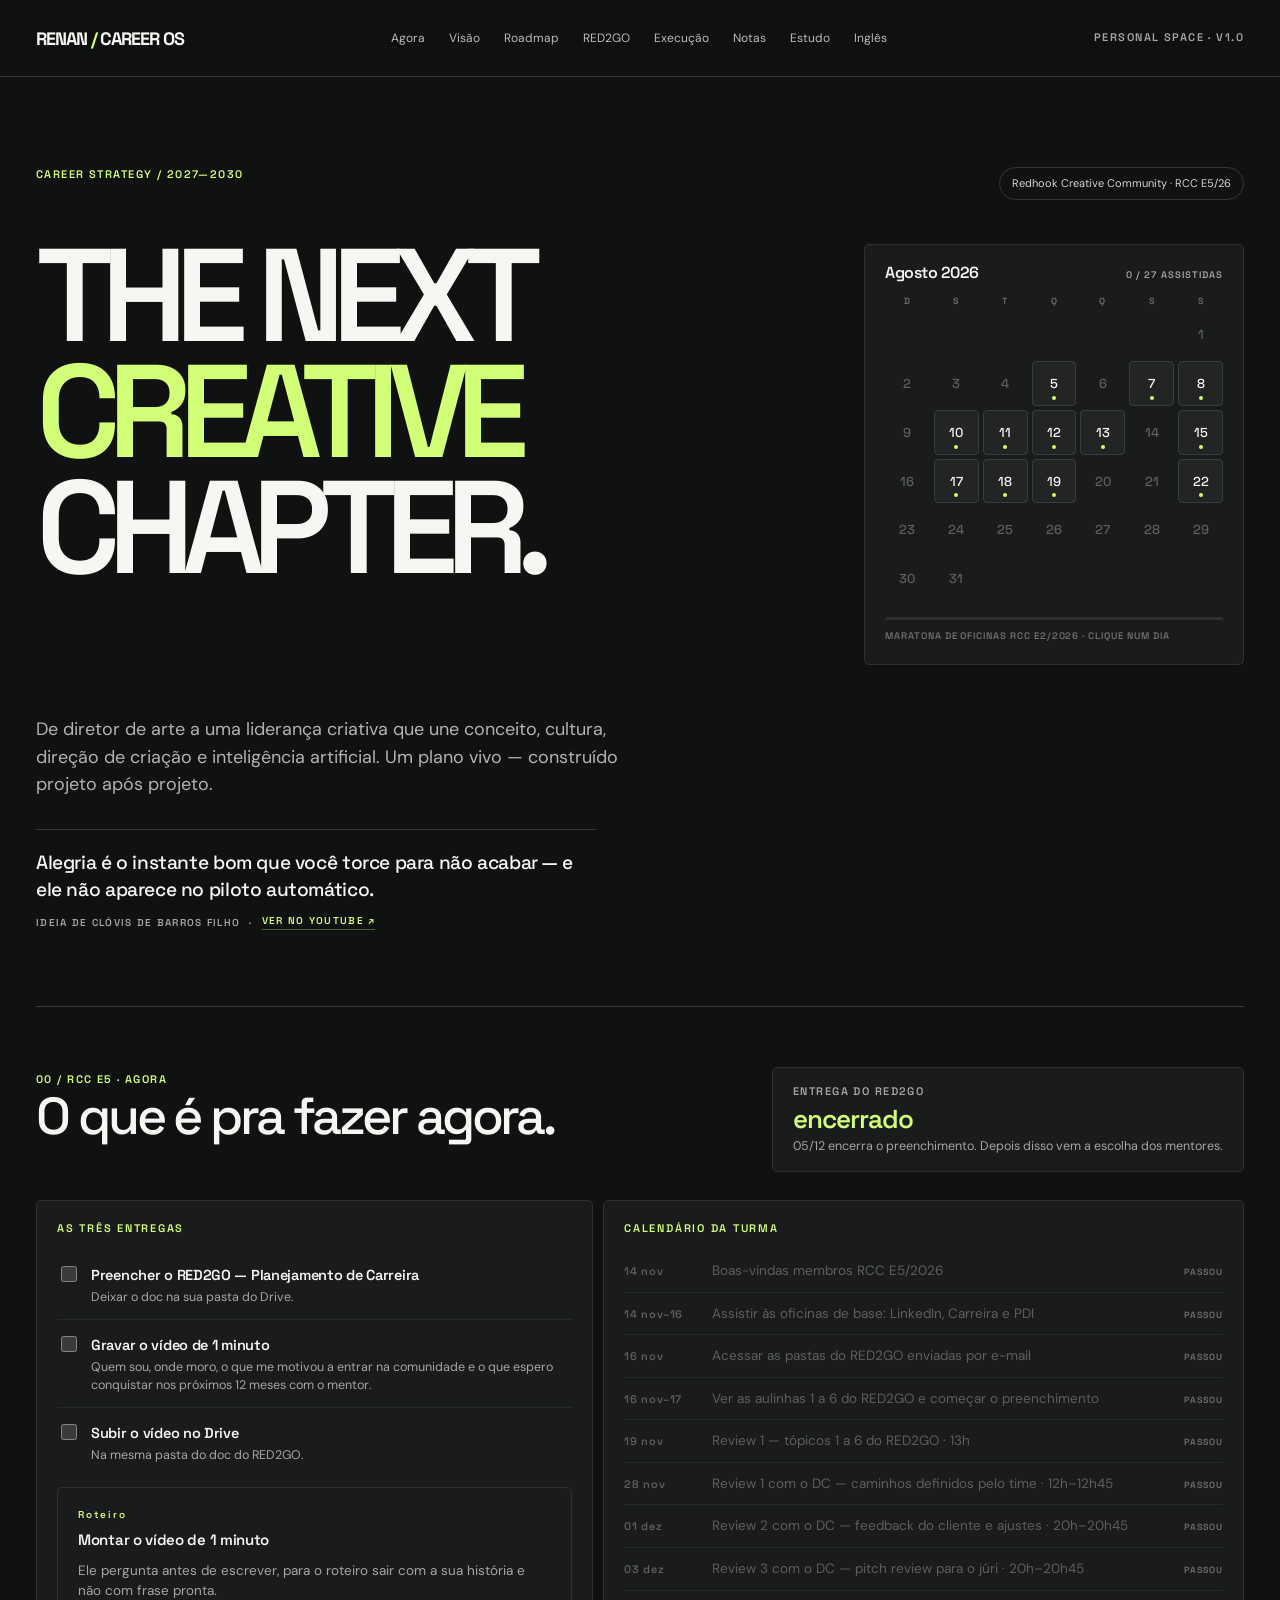
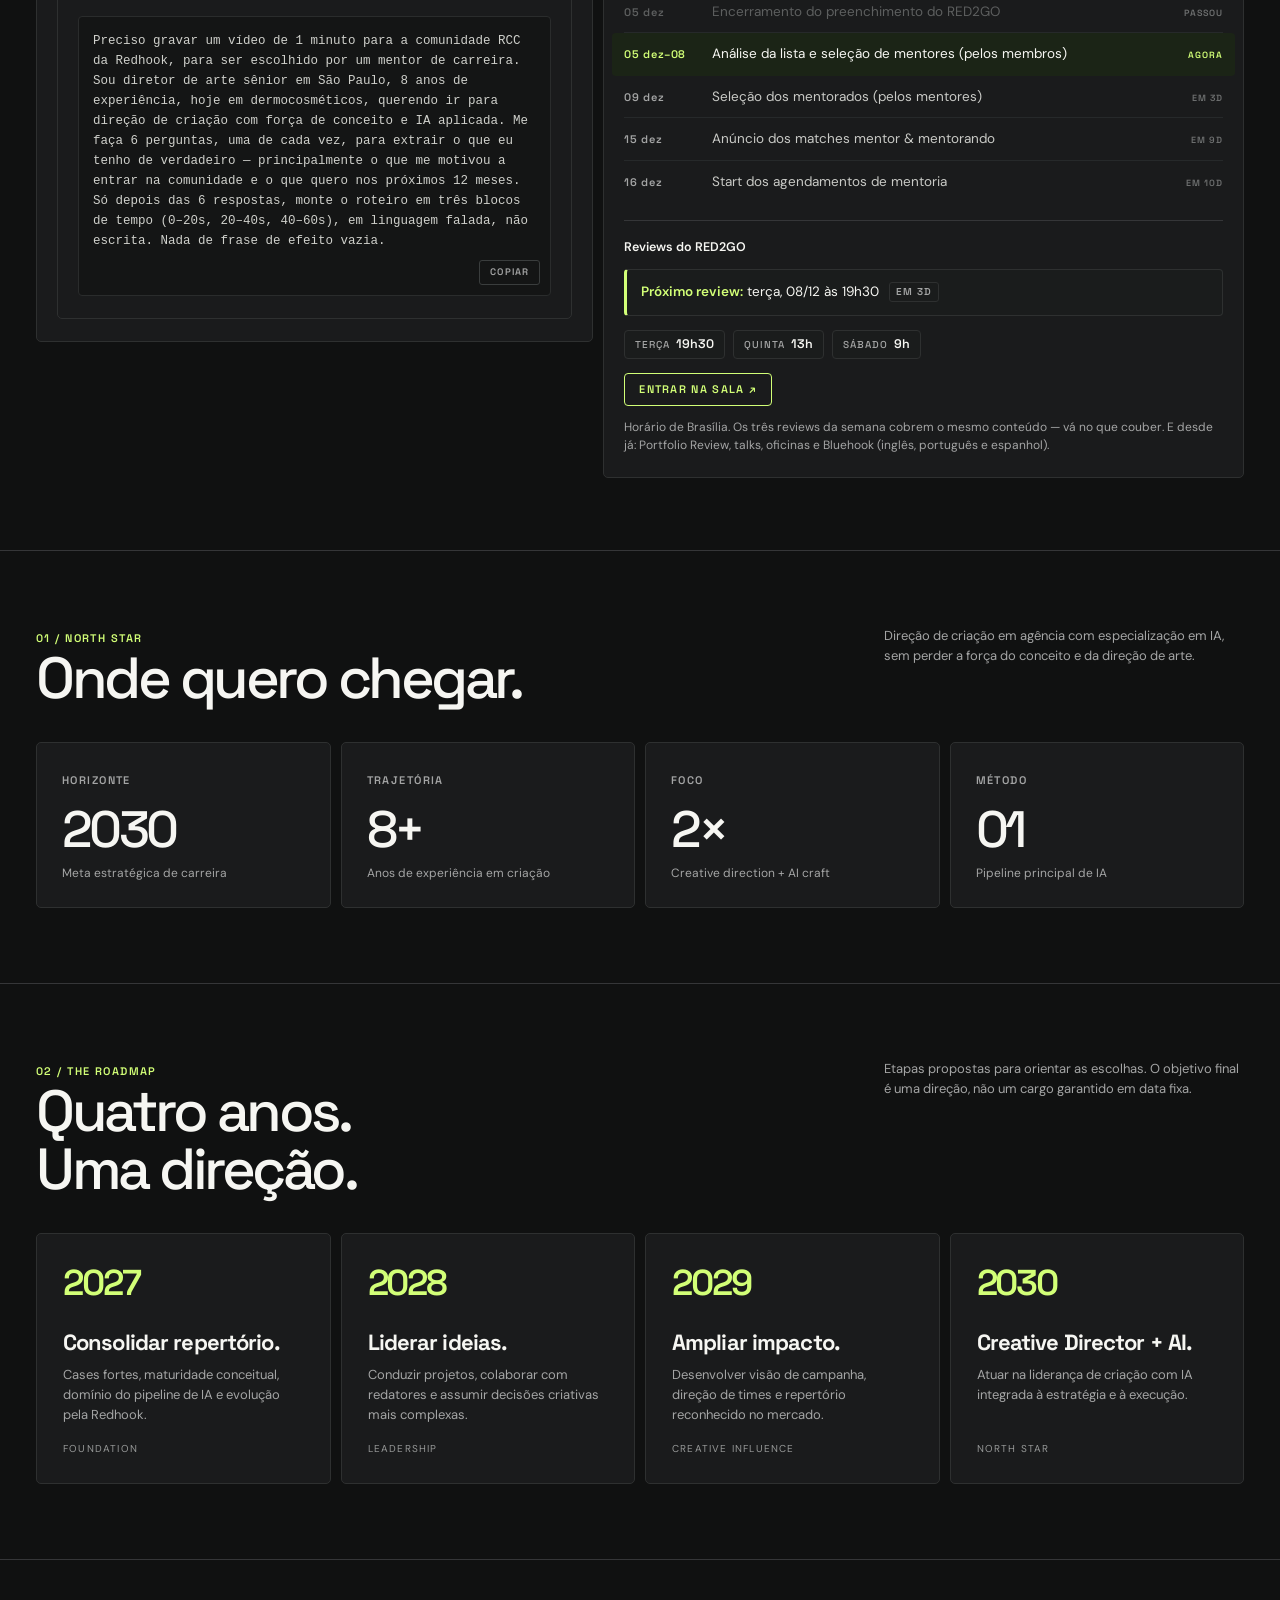
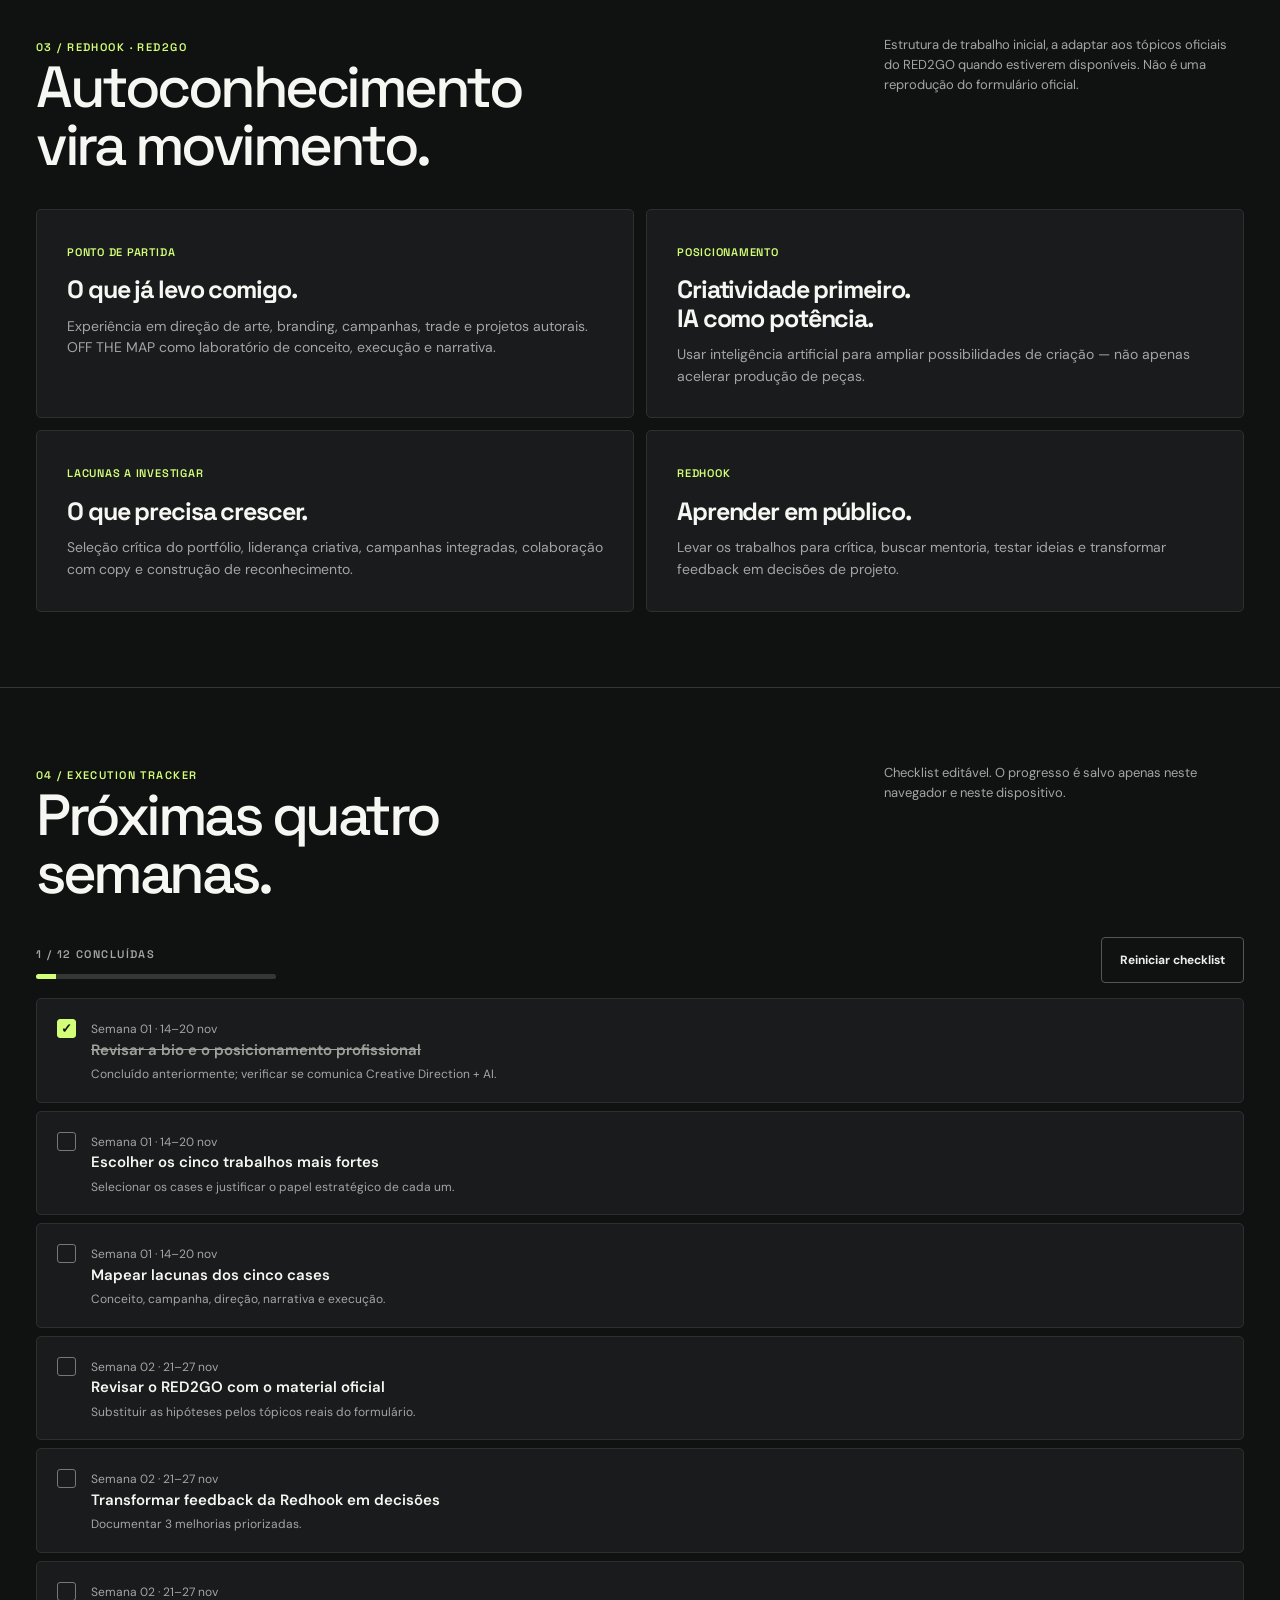
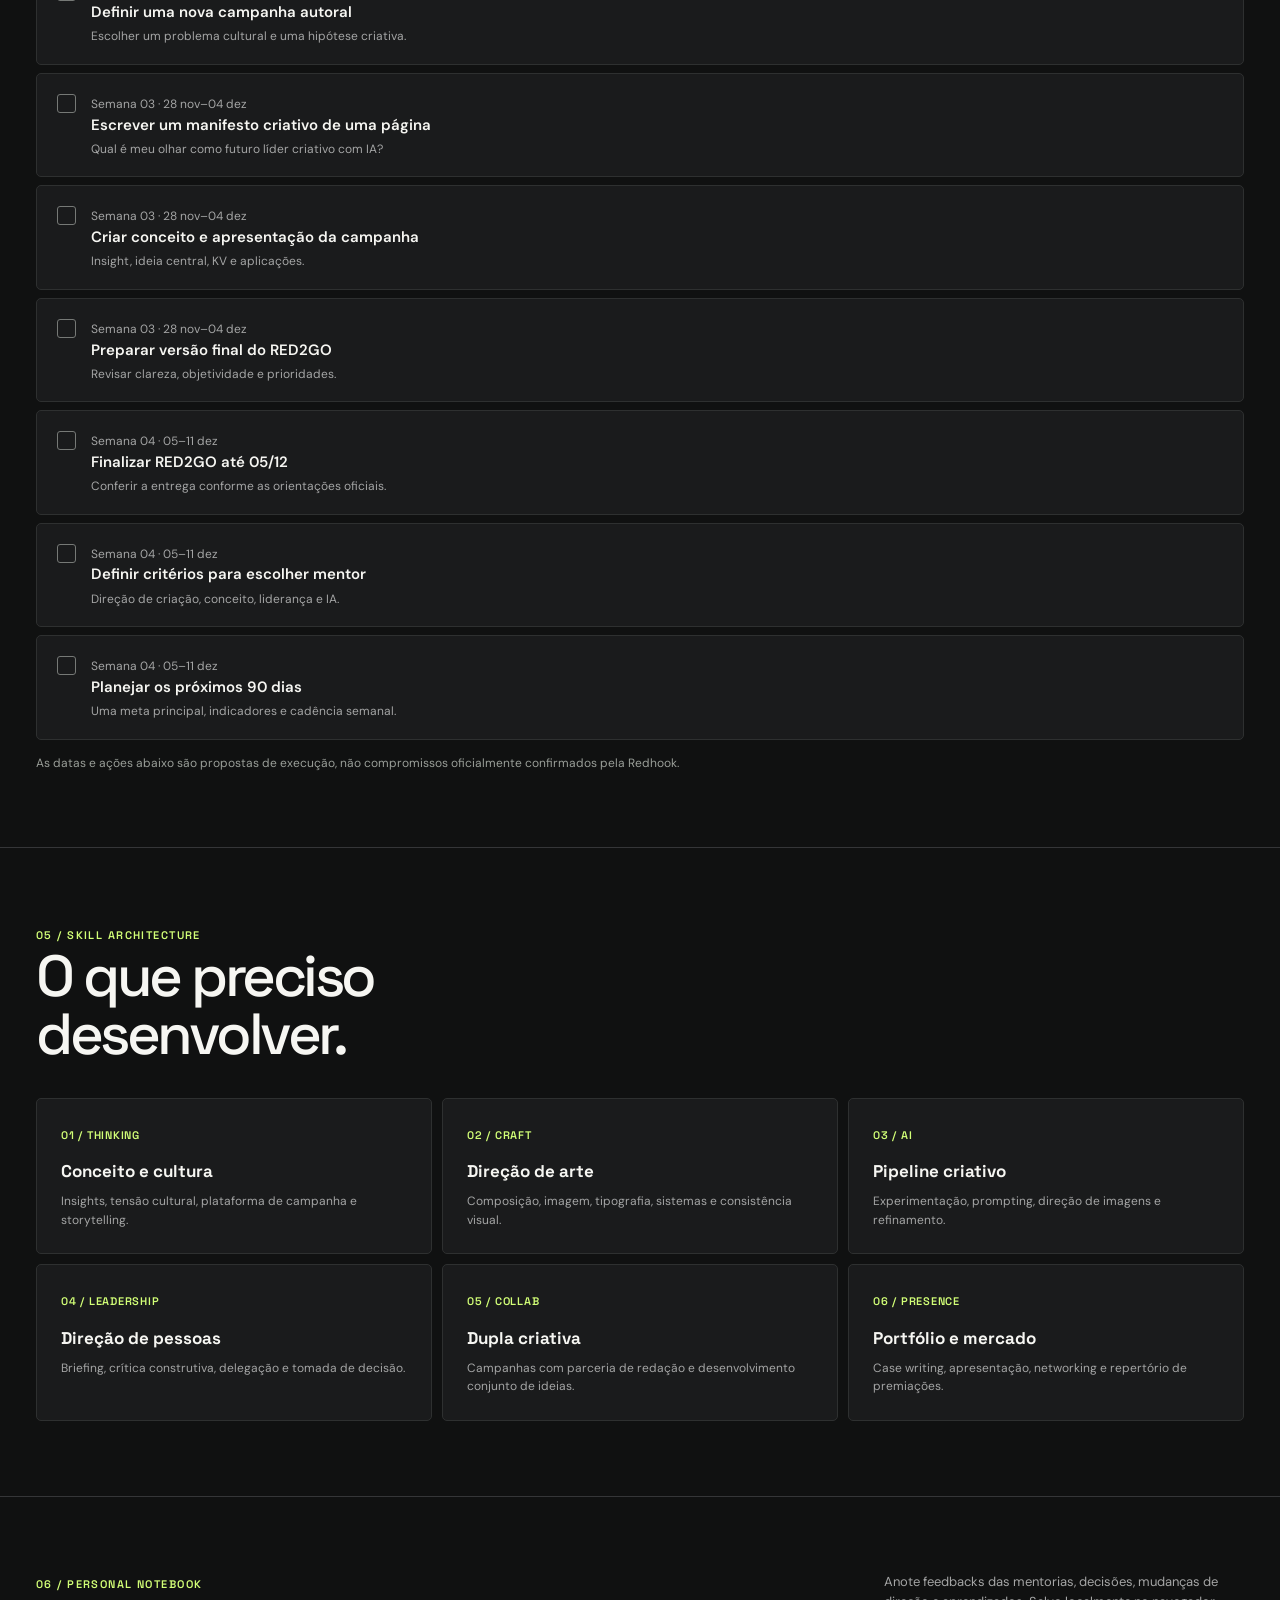
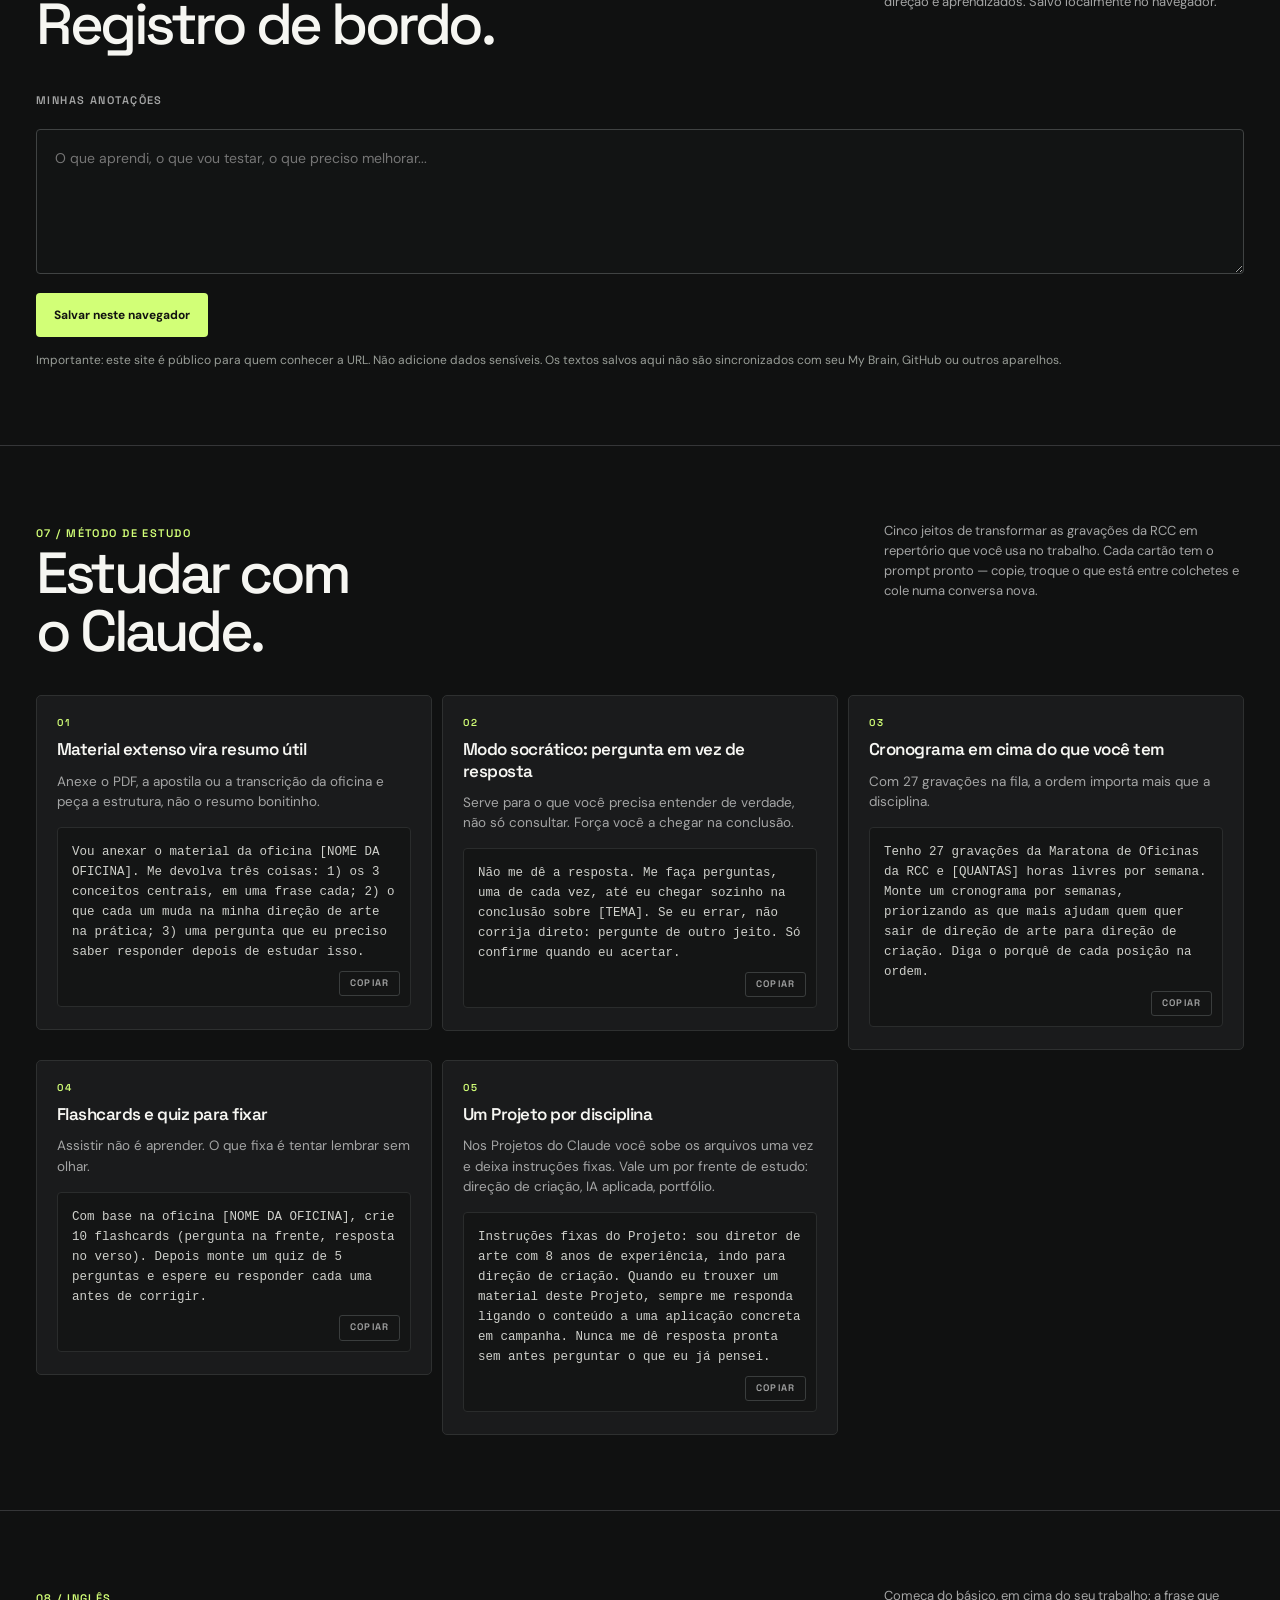
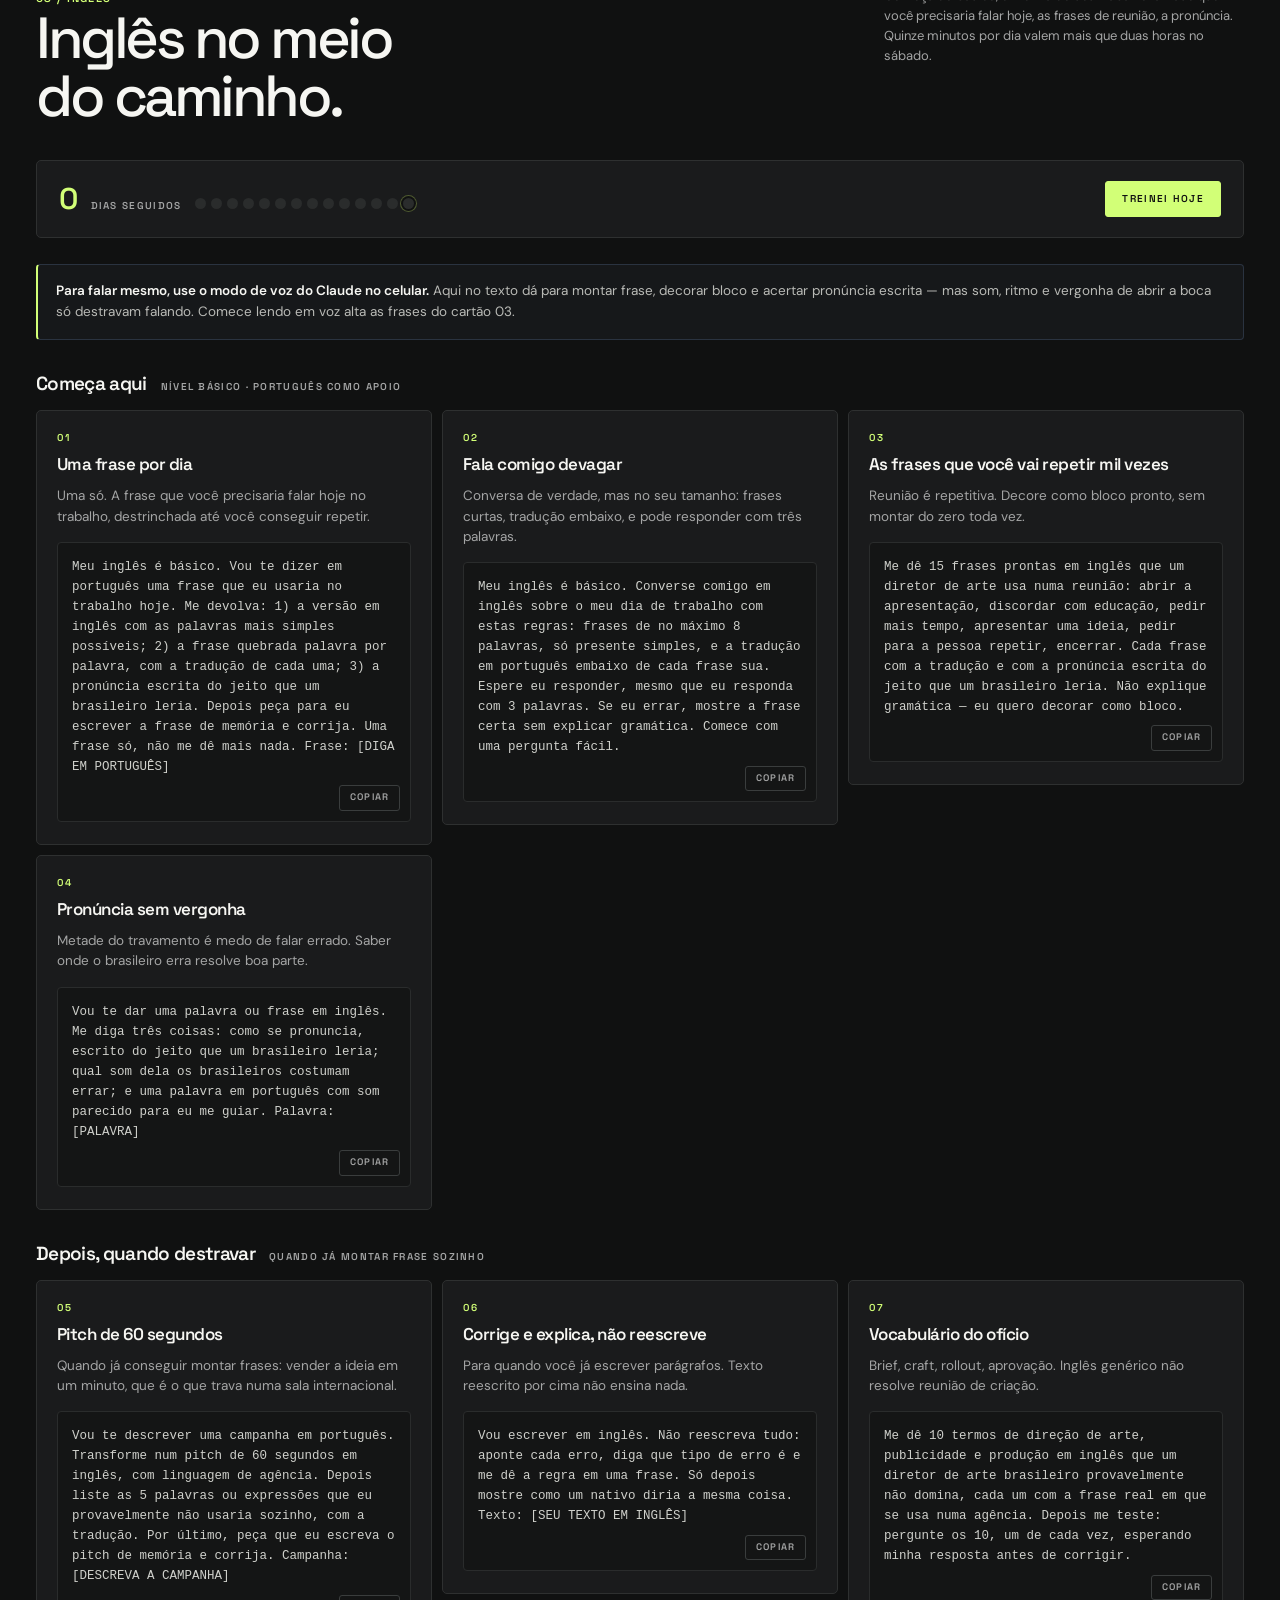
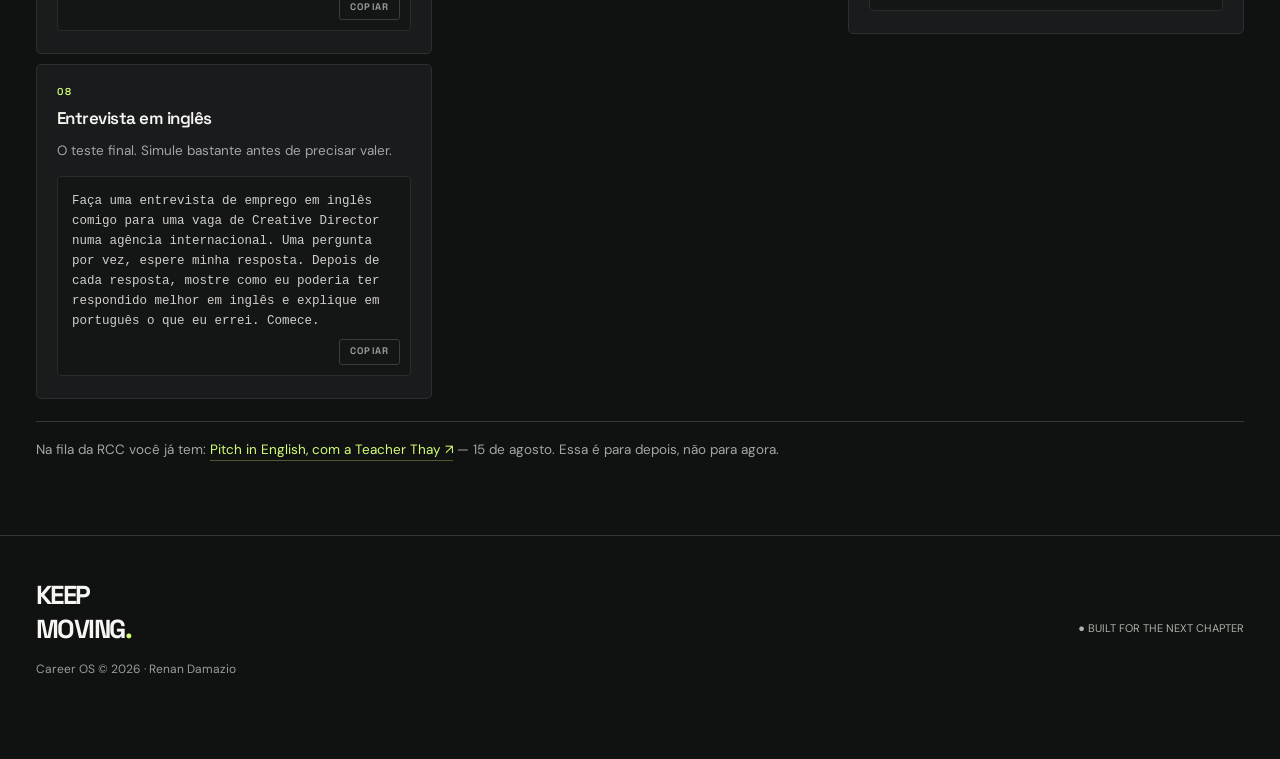
==== commit db1c1cc6: "Career OS: tres reviews com o DC na linha do tempo da turma 28/11 12h-12h45 (caminhos do time), 01/1" ====
--- a/carreira/index.html
+++ b/carreira/index.html
@@ -506,7 +506,7 @@
 <script>
 (function(){
 'use strict';
-var LINHA = [{"d": "2026-11-14", "t": "Boas-vindas membros RCC E5/2026"}, {"d": "2026-11-14", "a": "2026-11-16", "t": "Assistir às oficinas de base: LinkedIn, Carreira e PDI"}, {"d": "2026-11-16", "t": "Acessar as pastas do RED2GO enviadas por e-mail"}, {"d": "2026-11-16", "a": "2026-11-17", "t": "Ver as aulinhas 1 a 6 do RED2GO e começar o preenchimento"}, {"d": "2026-11-19", "t": "Review 1 — tópicos 1 a 6 do RED2GO", "h": "13h"}, {"d": "2026-12-05", "t": "Encerramento do preenchimento do RED2GO"}, {"d": "2026-12-05", "a": "2026-12-08", "t": "Análise da lista e seleção de mentores (pelos membros)"}, {"d": "2026-12-09", "t": "Seleção dos mentorados (pelos mentores)"}, {"d": "2026-12-15", "t": "Anúncio dos matches mentor & mentorando"}, {"d": "2026-12-16", "t": "Start dos agendamentos de mentoria"}], PROMPT = "Preciso gravar um vídeo de 1 minuto para a comunidade RCC da Redhook, para ser escolhido por um mentor de carreira. Sou diretor de arte sênior em São Paulo, 8 anos de experiência, hoje em dermocosméticos, querendo ir para direção de criação com força de conceito e IA aplicada. Me faça 6 perguntas, uma de cada vez, para extrair o que eu tenho de verdadeiro — principalmente o que me motivou a entrar na comunidade e o que quero nos próximos 12 meses. Só depois das 6 respostas, monte o roteiro em três blocos de tempo (0–20s, 20–40s, 40–60s), em linguagem falada, não escrita. Nada de frase de efeito vazia.";
+var LINHA = [{"d": "2026-11-14", "t": "Boas-vindas membros RCC E5/2026"}, {"d": "2026-11-14", "a": "2026-11-16", "t": "Assistir às oficinas de base: LinkedIn, Carreira e PDI"}, {"d": "2026-11-16", "t": "Acessar as pastas do RED2GO enviadas por e-mail"}, {"d": "2026-11-16", "a": "2026-11-17", "t": "Ver as aulinhas 1 a 6 do RED2GO e começar o preenchimento"}, {"d": "2026-11-19", "t": "Review 1 — tópicos 1 a 6 do RED2GO", "h": "13h"}, {"d": "2026-11-28", "t": "Review 1 com o DC — caminhos definidos pelo time", "h": "12h–12h45"}, {"d": "2026-12-01", "t": "Review 2 com o DC — feedback do cliente e ajustes", "h": "20h–20h45"}, {"d": "2026-12-03", "t": "Review 3 com o DC — pitch review para o júri", "h": "20h–20h45"}, {"d": "2026-12-05", "t": "Encerramento do preenchimento do RED2GO"}, {"d": "2026-12-05", "a": "2026-12-08", "t": "Análise da lista e seleção de mentores (pelos membros)"}, {"d": "2026-12-09", "t": "Seleção dos mentorados (pelos mentores)"}, {"d": "2026-12-15", "t": "Anúncio dos matches mentor & mentorando"}, {"d": "2026-12-16", "t": "Start dos agendamentos de mentoria"}], PROMPT = "Preciso gravar um vídeo de 1 minuto para a comunidade RCC da Redhook, para ser escolhido por um mentor de carreira. Sou diretor de arte sênior em São Paulo, 8 anos de experiência, hoje em dermocosméticos, querendo ir para direção de criação com força de conceito e IA aplicada. Me faça 6 perguntas, uma de cada vez, para extrair o que eu tenho de verdadeiro — principalmente o que me motivou a entrar na comunidade e o que quero nos próximos 12 meses. Só depois das 6 respostas, monte o roteiro em três blocos de tempo (0–20s, 20–40s, 40–60s), em linguagem falada, não escrita. Nada de frase de efeito vazia.";
 var MES = ['jan','fev','mar','abr','mai','jun','jul','ago','set','out','nov','dez'];
 function dt(iso){ var p = iso.split('-'); return new Date(+p[0], +p[1]-1, +p[2]) }
 function fmt(iso){ var d = dt(iso); return ('0'+d.getDate()).slice(-2) + ' ' + MES[d.getMonth()] }
